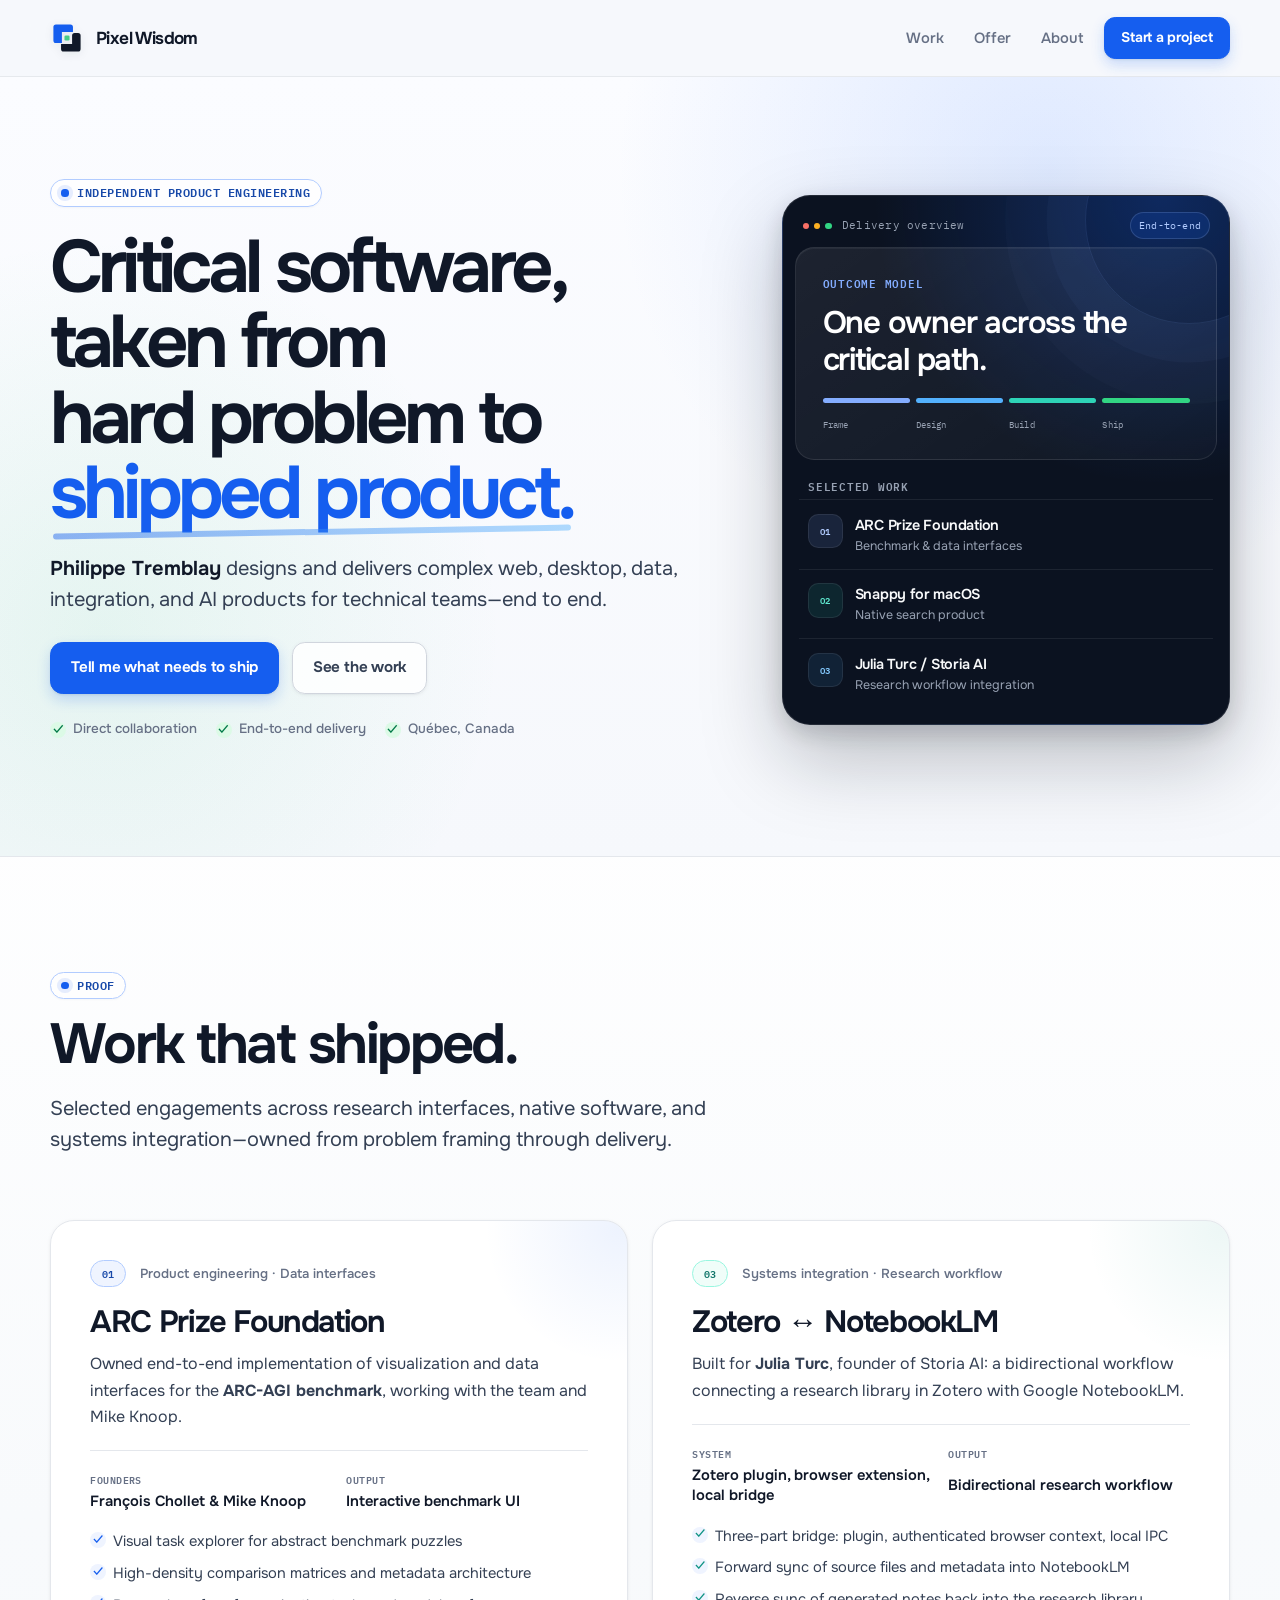
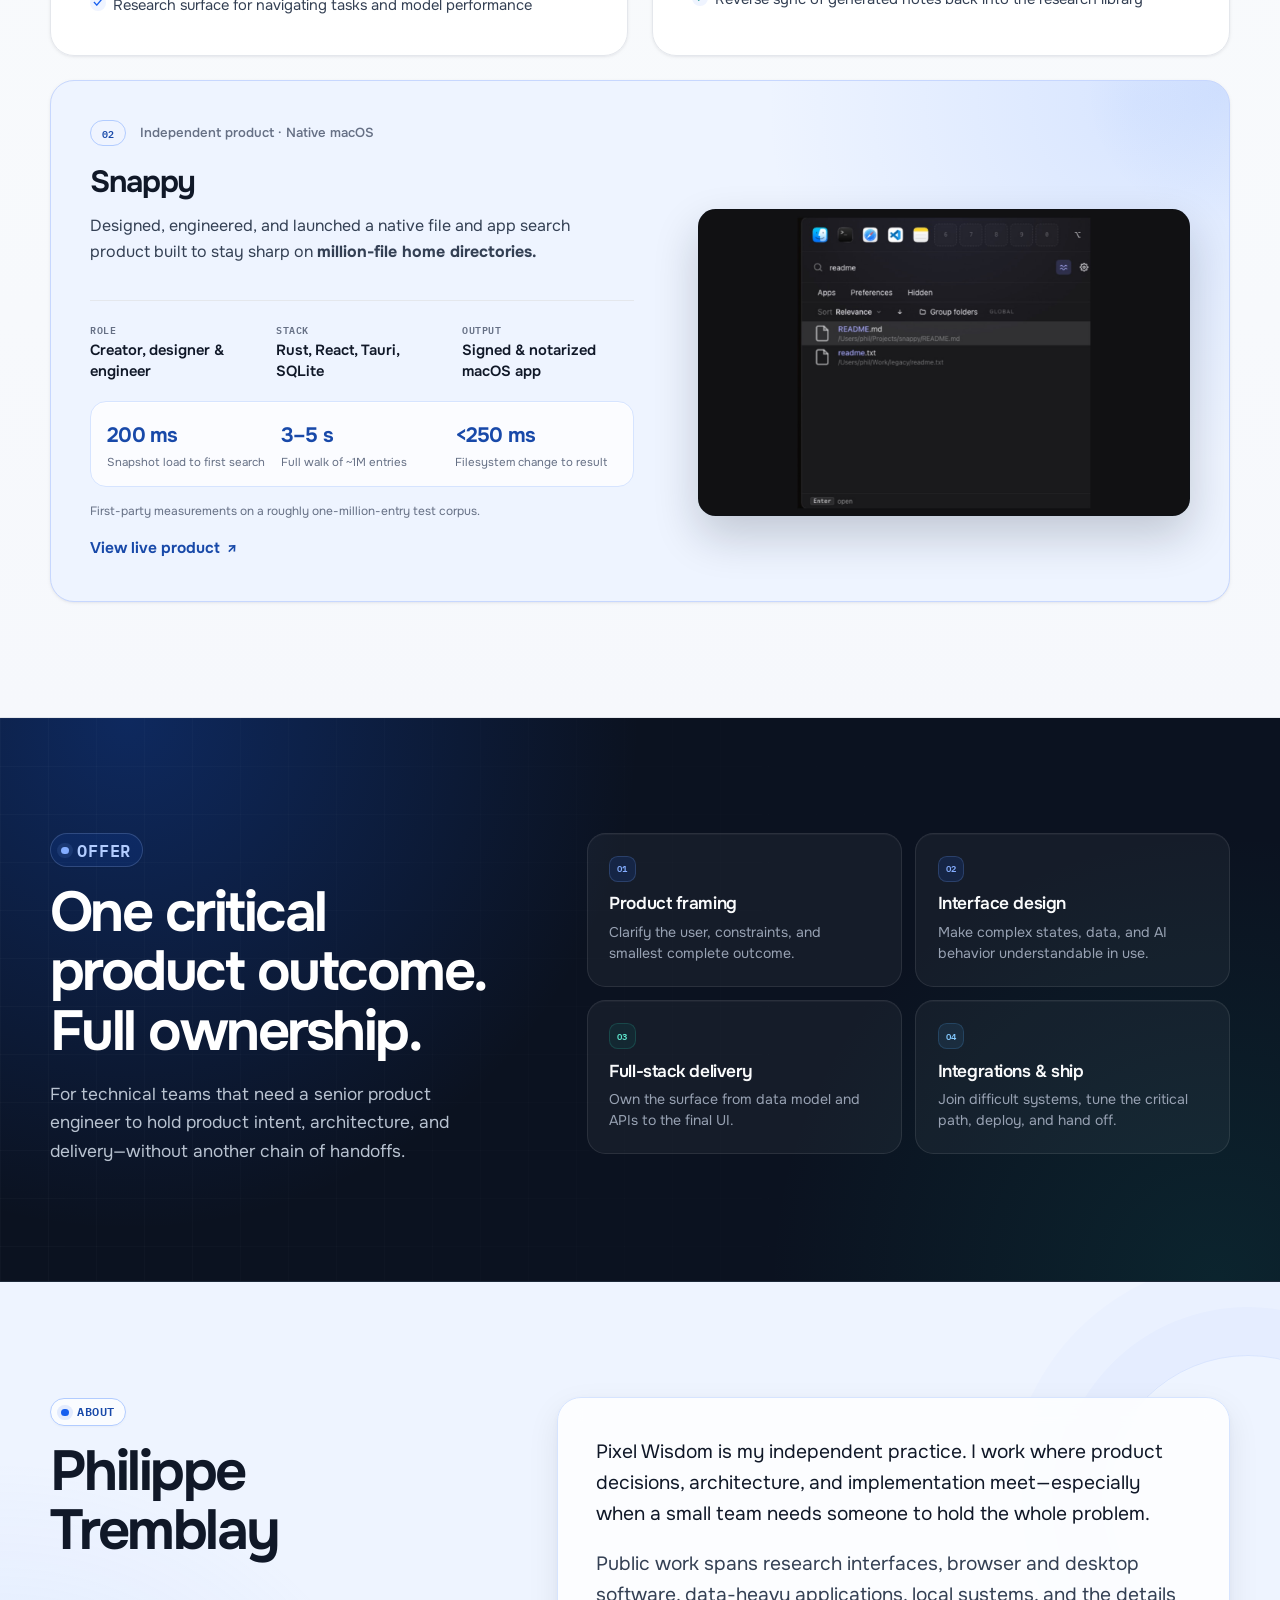
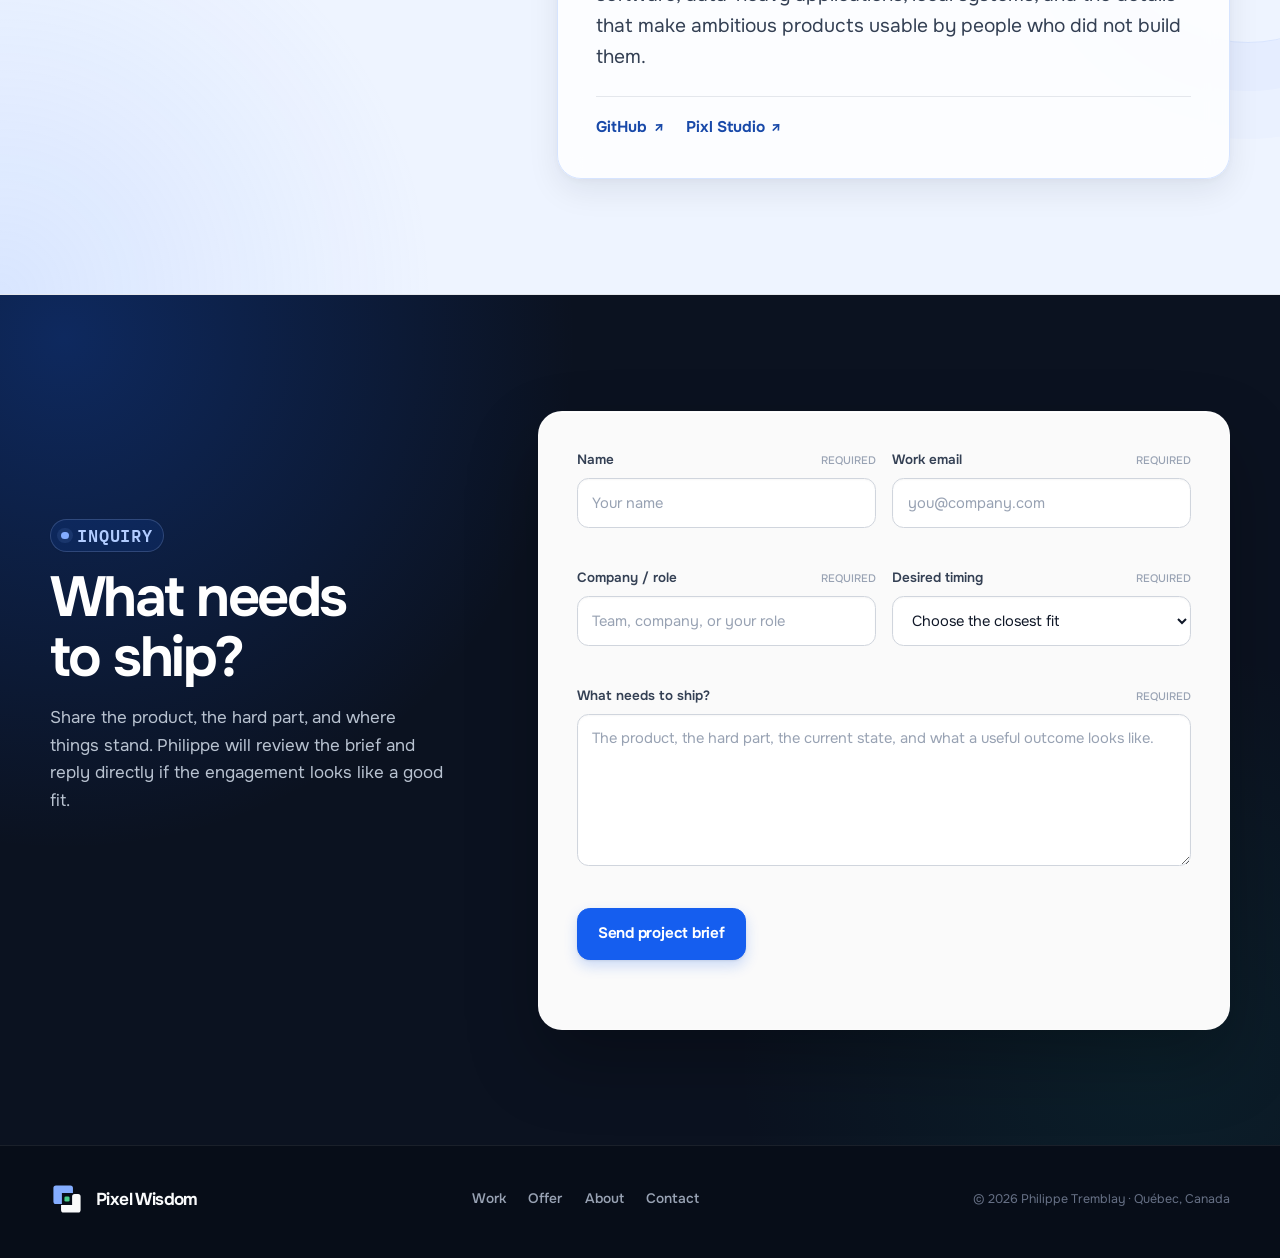
==== index.html @ cbb1e2a3 "Refresh work copy and social preview image" ====
<!doctype html>
<html lang="en">
  <head>
    <meta charset="UTF-8">
    <meta name="viewport" content="width=device-width, initial-scale=1.0">

    <title>Pixel Wisdom | Product Engineering for Critical Builds</title>
    <meta
      name="description"
      content="Philippe Tremblay designs and delivers critical web, desktop, data, integration, and AI products for technical teams—end to end."
    >
    <meta name="theme-color" content="#F6F8FC">
    <link rel="canonical" href="https://pixelwisdom.ca/">
    <link rel="icon" href="./favicon.svg?v=20260716j" type="image/svg+xml">

    <meta property="og:type" content="website">
    <meta property="og:site_name" content="Pixel Wisdom">
    <meta property="og:title" content="Pixel Wisdom | Product Engineering for Critical Builds">
    <meta
      property="og:description"
      content="Critical software, taken from hard problem to shipped product. An independent product-engineering practice led by Philippe Tremblay."
    >
    <meta property="og:url" content="https://pixelwisdom.ca/">
    <meta property="og:image" content="https://pixelwisdom.ca/og-image.png">
    <meta property="og:image:secure_url" content="https://pixelwisdom.ca/og-image.png">
    <meta property="og:image:type" content="image/png">
    <meta property="og:image:width" content="1200">
    <meta property="og:image:height" content="630">
    <meta
      property="og:image:alt"
      content="Pixel Wisdom — critical software, taken from hard problem to shipped product."
    >

    <meta name="twitter:card" content="summary_large_image">
    <meta name="twitter:title" content="Pixel Wisdom | Product Engineering for Critical Builds">
    <meta
      name="twitter:description"
      content="Critical software, taken from hard problem to shipped product."
    >
    <meta name="twitter:image" content="https://pixelwisdom.ca/og-image.png">
    <meta
      name="twitter:image:alt"
      content="Pixel Wisdom — critical software, taken from hard problem to shipped product."
    >

    <link rel="preconnect" href="https://fonts.googleapis.com">
    <link rel="preconnect" href="https://fonts.gstatic.com" crossorigin>
    <link
      href="https://fonts.googleapis.com/css2?family=IBM+Plex+Mono:wght@400;500;600&amp;family=Onest:wght@400;500;600;700&amp;display=swap"
      rel="stylesheet"
    >
    <link rel="stylesheet" href="./assets/site.css?v=20260716i">

    <script>
      document.documentElement.classList.add("js");
    </script>
    <script src="./assets/site.js?v=20260716f" defer></script>

    <script type="application/ld+json">
      {
        "@context": "https://schema.org",
        "@type": "ProfessionalService",
        "name": "Pixel Wisdom",
        "url": "https://pixelwisdom.ca/",
        "description": "Independent product engineering for technical teams with critical software to ship.",
        "founder": {
          "@type": "Person",
          "name": "Philippe Tremblay",
          "url": "https://github.com/philtrem",
          "sameAs": [
            "https://github.com/philtrem"
          ]
        },
        "serviceType": [
          "Product engineering",
          "Full-stack software development",
          "Data and AI interfaces",
          "Systems integration"
        ]
      }
    </script>
  </head>

  <body>
    <a class="skip-link" href="#main-content">Skip to main content</a>

    <header class="site-header" data-site-header>
      <div class="container nav-row">
        <a class="brand" href="#top" aria-label="Pixel Wisdom — home">
          <img
            class="brand-mark"
            src="./assets/brand/pixel-wisdom-mark.svg?v=20260716j"
            width="80"
            height="80"
            alt=""
          >
          <span class="brand-name">Pixel Wisdom</span>
        </a>

        <nav class="desktop-nav" aria-label="Primary navigation">
          <a href="#work">Work</a>
          <a href="#offer">Offer</a>
          <a href="#about">About</a>
        </nav>

        <a class="button button--compact nav-action" href="#contact">Start a project</a>

        <button
          class="mobile-menu-toggle"
          type="button"
          aria-expanded="false"
          aria-controls="mobile-menu"
          data-menu-toggle
        >
          <span class="visually-hidden">Open navigation</span>
          <span class="mobile-menu-toggle__lines" aria-hidden="true"></span>
        </button>
      </div>

      <nav
        class="mobile-panel"
        id="mobile-menu"
        aria-label="Mobile navigation"
        aria-hidden="true"
        inert
        data-mobile-menu
      >
        <a href="#work">Work</a>
        <a href="#offer">Offer</a>
        <a href="#about">About</a>
        <a href="#contact">Start a project</a>
      </nav>
    </header>

    <main id="main-content">
      <section class="hero" id="top" aria-labelledby="hero-title">
        <div class="container hero-grid">
          <div class="hero-copy">
            <p class="eyebrow" data-load style="--delay: 40ms">
              Independent product engineering
            </p>
            <h1 id="hero-title" data-load style="--delay: 100ms">
              Critical software, taken from hard problem to
              <span class="hero-title__accent">shipped product.</span>
            </h1>
            <p class="hero-lede" data-load style="--delay: 180ms">
              <strong>Philippe Tremblay</strong> designs and delivers complex web, desktop,
              data, integration, and AI products for technical teams—end to end.
            </p>
            <div class="hero-actions" data-load style="--delay: 240ms">
              <a class="button" href="#contact">Tell me what needs to ship</a>
              <a class="button button--ghost" href="#work">See the work</a>
            </div>
            <ul class="hero-meta" data-load style="--delay: 280ms" aria-label="Engagement qualities">
              <li>Direct collaboration</li>
              <li>End-to-end delivery</li>
              <li>Québec, Canada</li>
            </ul>
          </div>

          <aside class="hero-proof" aria-label="Selected clients and products" data-load style="--delay: 300ms">
            <div class="hero-proof__chrome">
              <div class="window-dots" aria-hidden="true">
                <span></span><span></span><span></span>
              </div>
              <span>Delivery overview</span>
              <span class="hero-proof__badge">End-to-end</span>
            </div>
            <div class="hero-proof__summary">
              <p>Outcome model</p>
              <strong>One owner across the critical path.</strong>
              <div class="delivery-track" aria-hidden="true">
                <span></span><span></span><span></span><span></span>
              </div>
              <ol class="delivery-steps" aria-label="Delivery stages">
                <li>Frame</li>
                <li>Design</li>
                <li>Build</li>
                <li>Ship</li>
              </ol>
            </div>
            <p class="hero-proof__label">Selected work</p>
            <ul class="hero-proof__list">
              <li>
                <strong>ARC Prize Foundation</strong>
                <span>Benchmark &amp; data interfaces</span>
              </li>
              <li>
                <strong>Snappy for macOS</strong>
                <span>Native search product</span>
              </li>
              <li>
                <strong>Julia Turc / Storia AI</strong>
                <span>Research workflow integration</span>
              </li>
            </ul>
          </aside>
        </div>
      </section>

      <section class="section work" id="work" aria-labelledby="work-title">
        <div class="container">
          <div class="section-head" data-reveal>
            <p class="eyebrow">Proof</p>
            <h2 id="work-title">Work that shipped.</h2>
            <p class="section-lede">
              Selected engagements across research interfaces, native software, and
              systems integration—owned from problem framing through delivery.
            </p>
          </div>

          <div class="project-list">
            <article class="project-card" data-reveal>
              <div class="project-card__meta">
                <span class="project-card__index">01</span>
                <span class="project-card__type">Product engineering · Data interfaces</span>
              </div>
              <h3>ARC Prize Foundation</h3>
              <p>
                Owned end-to-end implementation of visualization and data interfaces for the
                <strong>ARC-AGI benchmark</strong>, working with the team and Mike Knoop.
              </p>
              <dl class="fact-row">
                <div>
                  <dt>Founders</dt>
                  <dd>François Chollet &amp; Mike Knoop</dd>
                </div>
                <div>
                  <dt>Output</dt>
                  <dd>Interactive benchmark UI</dd>
                </div>
              </dl>
              <ul class="bullet-proof">
                <li>Visual task explorer for abstract benchmark puzzles</li>
                <li>High-density comparison matrices and metadata architecture</li>
                <li>Research surface for navigating tasks and model performance</li>
              </ul>
            </article>

            <article class="project-card project-card--featured" data-reveal>
              <div class="project-card__meta">
                <span class="project-card__index">02</span>
                <span class="project-card__type">Independent product · Native macOS</span>
              </div>
              <div class="project-card__split">
                <div class="project-card__body">
                  <h3>Snappy</h3>
                  <p>
                    Designed, engineered, and launched a native file and app search product built
                    to stay sharp on <strong>million-file home directories.</strong>
                  </p>
                  <dl class="fact-row">
                    <div>
                      <dt>Role</dt>
                      <dd>Creator, designer &amp; engineer</dd>
                    </div>
                    <div>
                      <dt>Stack</dt>
                      <dd>Rust, React, Tauri, SQLite</dd>
                    </div>
                    <div>
                      <dt>Output</dt>
                      <dd>Signed &amp; notarized macOS app</dd>
                    </div>
                  </dl>
                  <div class="metric-strip" aria-label="Snappy first-party performance measurements">
                    <div>
                      <strong>200&nbsp;ms</strong>
                      <span>Snapshot load to first search</span>
                    </div>
                    <div>
                      <strong>3–5&nbsp;s</strong>
                      <span>Full walk of ~1M entries</span>
                    </div>
                    <div>
                      <strong>&lt;250&nbsp;ms</strong>
                      <span>Filesystem change to result</span>
                    </div>
                  </div>
                  <p class="metric-note">
                    First-party measurements on a roughly one-million-entry test corpus.
                  </p>
                  <a class="text-link" href="https://pixlstudio.dev/snappy/" target="_blank" rel="noopener">
                    View live product
                  </a>
                </div>
                <figure class="project-card__media">
                  <a href="https://pixlstudio.dev/snappy/" target="_blank" rel="noopener">
                    <img
                      src="./assets/projects/snappy.jpg"
                      width="1280"
                      height="800"
                      loading="lazy"
                      decoding="async"
                      alt="Snappy macOS search interface showing files and applications in a compact launcher window"
                    >
                  </a>
                </figure>
              </div>
            </article>

            <article class="project-card" data-reveal>
              <div class="project-card__meta">
                <span class="project-card__index">03</span>
                <span class="project-card__type">Systems integration · Research workflow</span>
              </div>
              <h3>Zotero ↔ NotebookLM</h3>
              <p>
                Built for <strong>Julia Turc</strong>, founder of Storia AI: a bidirectional
                workflow connecting a research library in Zotero with Google NotebookLM.
              </p>
              <dl class="fact-row">
                <div>
                  <dt>System</dt>
                  <dd>Zotero plugin, browser extension, local bridge</dd>
                </div>
                <div>
                  <dt>Output</dt>
                  <dd>Bidirectional research workflow</dd>
                </div>
              </dl>
              <ul class="bullet-proof">
                <li>Three-part bridge: plugin, authenticated browser context, local IPC</li>
                <li>Forward sync of source files and metadata into NotebookLM</li>
                <li>Reverse sync of generated notes back into the research library</li>
              </ul>
            </article>
          </div>
        </div>
      </section>

      <section class="section offer" id="offer" aria-labelledby="offer-title">
        <div class="container offer-grid">
          <div class="offer-copy" data-reveal>
            <p class="eyebrow">Offer</p>
            <h2 id="offer-title">One critical product outcome. Full ownership.</h2>
            <p>
              For technical teams that need a senior product engineer to hold product intent,
              architecture, and delivery—without another chain of handoffs.
            </p>
          </div>
          <ul class="offer-list" data-reveal>
            <li>
              <strong>Product framing</strong>
              <span>Clarify the user, constraints, and smallest complete outcome.</span>
            </li>
            <li>
              <strong>Interface design</strong>
              <span>Make complex states, data, and AI behavior understandable in use.</span>
            </li>
            <li>
              <strong>Full-stack delivery</strong>
              <span>Own the surface from data model and APIs to the final UI.</span>
            </li>
            <li>
              <strong>Integrations &amp; ship</strong>
              <span>Join difficult systems, tune the critical path, deploy, and hand off.</span>
            </li>
          </ul>
        </div>
      </section>

      <section class="section about" id="about" aria-labelledby="about-title">
        <div class="container about-grid">
          <div data-reveal>
            <p class="eyebrow">About</p>
            <h2 id="about-title">Philippe Tremblay</h2>
          </div>
          <div class="about-body" data-reveal>
            <p>
              Pixel Wisdom is my independent practice. I work where product decisions,
              architecture, and implementation meet—especially when a small team needs someone
              to hold the whole problem.
            </p>
            <p>
              Public work spans research interfaces, browser and desktop software, data-heavy
              applications, local systems, and the details that make ambitious products usable
              by people who did not build them.
            </p>
            <div class="about-links">
              <a class="text-link" href="https://github.com/philtrem" target="_blank" rel="me noopener">GitHub</a>
              <a class="text-link" href="https://pixlstudio.dev/" target="_blank" rel="noopener">Pixl Studio</a>
            </div>
          </div>
        </div>
      </section>

      <section class="section contact" id="contact" aria-labelledby="contact-title">
        <div class="container contact-grid">
          <div class="contact-copy" data-reveal>
            <p class="eyebrow">Inquiry</p>
            <h2 id="contact-title">What needs to ship?</h2>
            <p>
              Share the product, the hard part, and where things stand. Philippe will review
              the brief and reply directly if the engagement looks like a good fit.
            </p>
          </div>

          <form
            class="contact-form"
            action="/api/forms/submit"
            method="post"
            novalidate
            data-contact-form
            data-reveal
          >
            <noscript>
              <p class="form-noscript">
                This secure inquiry form needs JavaScript. Enable JavaScript, reload the page,
                and the form will be ready to send.
              </p>
            </noscript>
            <input type="hidden" name="form" value="pixelwisdom-project-inquiry">
            <input type="hidden" name="page" value="https://pixelwisdom.ca/">
            <input type="hidden" name="subject" value="New project inquiry">
            <input type="hidden" name="elapsed_ms" value="" data-form-elapsed>

            <div class="visually-hidden honeypot-fields" aria-hidden="true" inert>
              <label for="_gotcha">Leave this field empty</label>
              <input type="text" id="_gotcha" name="_gotcha" tabindex="-1" autocomplete="off">
              <label for="fax_number">Leave this field empty</label>
              <input type="text" id="fax_number" name="fax_number" tabindex="-1" autocomplete="off">
              <label for="company_website">Leave this field empty</label>
              <input type="text" id="company_website" name="company_website" tabindex="-1" autocomplete="off">
              <label for="website_url">Leave this field empty</label>
              <input type="url" id="website_url" name="website_url" tabindex="-1" autocomplete="off">
            </div>

            <div class="form-grid">
              <div class="form-field">
                <label for="name">Name <span>Required</span></label>
                <input
                  id="name"
                  name="name"
                  type="text"
                  autocomplete="name"
                  placeholder="Your name"
                  required
                  aria-describedby="name-error"
                >
                <p class="field-error" id="name-error" data-error-for="name"></p>
              </div>

              <div class="form-field">
                <label for="email">Work email <span>Required</span></label>
                <input
                  id="email"
                  name="email"
                  type="email"
                  autocomplete="email"
                  inputmode="email"
                  placeholder="you@company.com"
                  required
                  aria-describedby="email-error"
                >
                <p class="field-error" id="email-error" data-error-for="email"></p>
              </div>

              <div class="form-field">
                <label for="company">Company / role <span>Required</span></label>
                <input
                  id="company"
                  name="company"
                  type="text"
                  autocomplete="organization"
                  placeholder="Team, company, or your role"
                  required
                  aria-describedby="company-error"
                >
                <p class="field-error" id="company-error" data-error-for="company"></p>
              </div>

              <div class="form-field">
                <label for="timeline">Desired timing <span>Required</span></label>
                <select
                  id="timeline"
                  name="timeline"
                  required
                  aria-describedby="timeline-error"
                >
                  <option value="">Choose the closest fit</option>
                  <option value="Ready to start">Ready to start</option>
                  <option value="Within 1–3 months">Within 1–3 months</option>
                  <option value="3+ months">3+ months</option>
                  <option value="Still exploring">Still exploring</option>
                </select>
                <p class="field-error" id="timeline-error" data-error-for="timeline"></p>
              </div>

              <div class="form-field form-field--full">
                <label for="message">What needs to ship? <span>Required</span></label>
                <textarea
                  id="message"
                  name="message"
                  placeholder="The product, the hard part, the current state, and what a useful outcome looks like."
                  required
                  aria-describedby="message-hint message-error"
                ></textarea>
                <p class="visually-hidden" id="message-hint">
                  Describe the product, technical challenge, current state, and desired outcome.
                </p>
                <p class="field-error" id="message-error" data-error-for="message"></p>
              </div>

              <div class="form-field form-field--full form-footer">
                <button class="button submit-button" type="submit">Send project brief</button>
                <p class="form-status" data-form-status aria-live="polite" role="status"></p>
              </div>
            </div>
          </form>
        </div>
      </section>
    </main>

    <footer class="site-footer">
      <div class="container footer-row">
        <a class="brand" href="#top" aria-label="Pixel Wisdom — back to top">
          <img
            class="brand-mark"
            src="./assets/brand/pixel-wisdom-mark-inverse.svg?v=20260716j"
            width="80"
            height="80"
            alt=""
          >
          <span class="brand-name">Pixel Wisdom</span>
        </a>

        <nav class="footer-links" aria-label="Footer navigation">
          <a href="#work">Work</a>
          <a href="#offer">Offer</a>
          <a href="#about">About</a>
          <a href="#contact">Contact</a>
        </nav>

        <p class="footer-meta">© 2026 Philippe Tremblay · Québec, Canada</p>
      </div>
    </footer>
  </body>
</html>
---- assets/site.css ----
/*
 * Pixel Wisdom — operator-grade product engineering
 * Quiet SaaS surfaces, precise hierarchy, and a high-signal delivery console.
 */

:root {
  color-scheme: light;
  --bg: #f6f8fc;
  --surface: #ffffff;
  --surface-subtle: #f9fafb;
  --surface-muted: #eef2f6;
  --surface-blue: #eef4ff;
  --ink: #101828;
  --ink-2: #344054;
  --ink-3: #667085;
  --ink-4: #98a2b3;
  --border: #e4e7ec;
  --border-strong: #d0d5dd;
  --accent: #155eef;
  --accent-hover: #004eeb;
  --accent-ink: #1849a9;
  --accent-soft: #d1e0ff;
  --accent-pale: #eff4ff;
  --cyan: #0e9384;
  --mint: #12b76a;
  --mint-soft: #dcfae6;
  --navy: #0b1220;
  --navy-2: #111b2e;
  --danger: #b42318;
  --danger-bg: #fef3f2;
  --success: #027a48;
  --success-bg: #ecfdf3;
  --font-display: "Onest", "Avenir Next", sans-serif;
  --font-body: "Onest", "Avenir Next", sans-serif;
  --font-mono: "IBM Plex Mono", ui-monospace, SFMono-Regular, Menlo, monospace;
  --container: 1180px;
  --gutter: clamp(1.25rem, 4vw, 3rem);
  --section: clamp(5.5rem, 9vw, 8rem);
  --radius: 1.5rem;
  --radius-sm: 0.85rem;
  --shadow-sm: 0 1px 2px rgba(16, 24, 40, 0.04), 0 1px 4px rgba(16, 24, 40, 0.05);
  --shadow-md: 0 12px 32px rgba(16, 24, 40, 0.08), 0 2px 8px rgba(16, 24, 40, 0.04);
  --shadow-lg: 0 28px 70px rgba(16, 24, 40, 0.14), 0 8px 24px rgba(16, 24, 40, 0.08);
  --header-h: 4.75rem;
}

*,
*::before,
*::after {
  box-sizing: border-box;
}

html {
  scroll-behavior: smooth;
  scroll-padding-top: var(--header-h);
}

body {
  min-width: 0;
  margin: 0;
  background: var(--bg);
  color: var(--ink);
  font-family: var(--font-body);
  font-size: 1.0625rem;
  line-height: 1.65;
  -webkit-font-smoothing: antialiased;
  text-rendering: optimizeLegibility;
}

body.menu-open {
  overflow: hidden;
}

::selection {
  background: var(--accent-soft);
  color: var(--accent-ink);
}

img,
svg {
  display: block;
  max-width: 100%;
}

button,
input,
select,
textarea {
  font: inherit;
}

button,
a {
  -webkit-tap-highlight-color: transparent;
}

a {
  color: inherit;
}

:focus-visible {
  outline: 3px solid rgba(21, 94, 239, 0.5);
  outline-offset: 4px;
}

h1,
h2,
h3,
p,
figure,
dl,
dd,
ul,
ol {
  margin: 0;
}

ul,
ol {
  padding: 0;
  list-style: none;
}

.container {
  width: min(100% - (var(--gutter) * 2), var(--container));
  margin-inline: auto;
}

.visually-hidden {
  position: absolute;
  width: 1px;
  height: 1px;
  padding: 0;
  margin: -1px;
  overflow: hidden;
  clip: rect(0, 0, 0, 0);
  white-space: nowrap;
  border: 0;
}

.honeypot-fields {
  contain: strict;
}

.honeypot-fields > * {
  position: absolute;
  inset: 0;
  width: 1px;
  min-width: 0;
  max-width: 1px;
  height: 1px;
  min-height: 0;
  padding: 0;
  margin: 0;
  border: 0;
}

.skip-link {
  position: absolute;
  left: var(--gutter);
  top: -120px;
  z-index: 100;
  padding: 0.75rem 1rem;
  border: 1px solid var(--accent);
  border-radius: 0.7rem;
  background: var(--surface);
  color: var(--accent-ink);
  text-decoration: none;
  font-size: 0.95rem;
  font-weight: 650;
  box-shadow: var(--shadow-md);
}

.skip-link:focus {
  top: 0.75rem;
}

/* Typography */

.eyebrow {
  display: inline-flex;
  align-items: center;
  gap: 0.55rem;
  width: fit-content;
  margin: 0 0 1rem;
  padding: 0.36rem 0.65rem;
  border: 1px solid #b2ccff;
  border-radius: 999px;
  background: rgba(255, 255, 255, 0.72);
  color: var(--accent-ink);
  font-family: var(--font-mono);
  font-size: 0.72rem;
  font-weight: 600;
  letter-spacing: 0.045em;
  line-height: 1.2;
  text-transform: uppercase;
  box-shadow: 0 1px 2px rgba(16, 24, 40, 0.03);
}

.eyebrow::before {
  width: 0.45rem;
  height: 0.45rem;
  flex: 0 0 auto;
  border-radius: 50%;
  background: var(--accent);
  box-shadow: 0 0 0 4px rgba(21, 94, 239, 0.1);
  content: "";
}

h1,
h2,
h3 {
  color: var(--ink);
  font-family: var(--font-display);
  font-weight: 650;
  letter-spacing: -0.045em;
  text-wrap: balance;
}

h1 {
  max-width: 13.5ch;
  font-size: clamp(3.15rem, 5.8vw, 5.35rem);
  line-height: 1.015;
  letter-spacing: -0.065em;
}

h2 {
  font-size: clamp(2.45rem, 4.4vw, 4rem);
  line-height: 1.05;
}

h3 {
  font-size: clamp(1.65rem, 2.4vw, 2.15rem);
  line-height: 1.14;
}

.section-lede,
.hero-lede {
  max-width: 43rem;
  color: var(--ink-2);
  font-size: clamp(1.08rem, 1.6vw, 1.25rem);
  line-height: 1.58;
}

/* Buttons and links */

.button {
  display: inline-flex;
  align-items: center;
  justify-content: center;
  min-height: 3.25rem;
  padding: 0.8rem 1.25rem;
  border: 1px solid var(--accent);
  border-radius: 0.8rem;
  background: var(--accent);
  color: #ffffff;
  font-size: 0.95rem;
  font-weight: 650;
  letter-spacing: -0.015em;
  line-height: 1.1;
  text-decoration: none;
  cursor: pointer;
  box-shadow: 0 1px 2px rgba(16, 24, 40, 0.08), 0 6px 14px rgba(21, 94, 239, 0.2);
  transition:
    border-color 0.18s ease,
    background 0.18s ease,
    color 0.18s ease,
    transform 0.18s ease,
    box-shadow 0.18s ease;
}

.button:hover {
  border-color: var(--accent-hover);
  background: var(--accent-hover);
  transform: translateY(-2px);
  box-shadow: 0 2px 4px rgba(16, 24, 40, 0.08), 0 10px 22px rgba(21, 94, 239, 0.24);
}

.button--ghost {
  border-color: var(--border-strong);
  background: rgba(255, 255, 255, 0.82);
  color: var(--ink-2);
  box-shadow: var(--shadow-sm);
}

.button--ghost:hover {
  border-color: #b2ccff;
  background: var(--surface);
  color: var(--accent-ink);
  box-shadow: var(--shadow-md);
}

.button--compact {
  min-height: 2.65rem;
  padding: 0.65rem 1rem;
  border-radius: 0.7rem;
  font-size: 0.88rem;
}

.button:disabled {
  opacity: 0.65;
  cursor: wait;
  transform: none;
}

.text-link {
  display: inline-flex;
  align-items: center;
  gap: 0.42rem;
  width: fit-content;
  color: var(--accent-ink);
  font-size: 0.97rem;
  font-weight: 650;
  text-decoration: none;
}

.text-link::after {
  content: "↗";
  font-size: 0.9em;
  transition: transform 0.18s ease;
}

.text-link:hover {
  color: var(--accent);
}

.text-link:hover::after {
  transform: translate(2px, -2px);
}

/* Header */

.site-header {
  position: sticky;
  top: 0;
  z-index: 50;
  border-bottom: 1px solid rgba(228, 231, 236, 0.85);
  background: rgba(246, 248, 252, 0.86);
  backdrop-filter: blur(18px) saturate(160%);
  -webkit-backdrop-filter: blur(18px) saturate(160%);
}

.nav-row {
  display: flex;
  align-items: center;
  gap: 1.2rem;
  min-height: var(--header-h);
}

.brand {
  display: inline-flex;
  align-items: center;
  gap: 0.72rem;
  color: var(--ink);
  font-family: var(--font-display);
  font-weight: 650;
  letter-spacing: -0.035em;
  text-decoration: none;
}

.brand:hover {
  text-decoration: none;
}

.brand-mark {
  width: 2.15rem;
  height: 2.15rem;
  flex-shrink: 0;
  filter: drop-shadow(0 2px 4px rgba(16, 24, 40, 0.08));
}

.brand-name {
  font-size: 1.08rem;
}

.desktop-nav {
  display: none;
  align-items: center;
  gap: 1.85rem;
  margin-left: auto;
}

.desktop-nav a {
  position: relative;
  padding: 0.45rem 0;
  color: var(--ink-3);
  font-size: 0.92rem;
  font-weight: 550;
  text-decoration: none;
  transition: color 0.18s ease;
}

.desktop-nav a::after {
  position: absolute;
  right: 0;
  bottom: 0.25rem;
  left: 0;
  height: 2px;
  border-radius: 2px;
  background: var(--accent);
  content: "";
  transform: scaleX(0);
  transform-origin: right;
  transition: transform 0.18s ease;
}

.desktop-nav a:hover {
  color: var(--ink);
}

.desktop-nav a:hover::after {
  transform: scaleX(1);
  transform-origin: left;
}

.nav-action {
  display: none;
  margin-left: 0.15rem;
}

.mobile-menu-toggle {
  display: inline-flex;
  align-items: center;
  justify-content: center;
  width: 2.75rem;
  height: 2.75rem;
  margin-left: auto;
  border: 1px solid var(--border-strong);
  border-radius: 0.75rem;
  background: var(--surface);
  color: var(--ink);
  cursor: pointer;
  box-shadow: var(--shadow-sm);
}

.mobile-menu-toggle__lines,
.mobile-menu-toggle__lines::before,
.mobile-menu-toggle__lines::after {
  display: block;
  width: 1.1rem;
  height: 1.5px;
  border-radius: 2px;
  background: currentColor;
  transition: transform 0.2s ease, opacity 0.2s ease;
}

.mobile-menu-toggle__lines {
  position: relative;
}

.mobile-menu-toggle__lines::before,
.mobile-menu-toggle__lines::after {
  position: absolute;
  left: 0;
  content: "";
}

.mobile-menu-toggle__lines::before {
  top: -5px;
}

.mobile-menu-toggle__lines::after {
  top: 5px;
}

.mobile-menu-toggle[aria-expanded="true"] .mobile-menu-toggle__lines {
  background: transparent;
}

.mobile-menu-toggle[aria-expanded="true"] .mobile-menu-toggle__lines::before {
  top: 0;
  transform: rotate(45deg);
}

.mobile-menu-toggle[aria-expanded="true"] .mobile-menu-toggle__lines::after {
  top: 0;
  transform: rotate(-45deg);
}

.mobile-panel {
  display: none;
  flex-direction: column;
  gap: 0.2rem;
  padding: 0.6rem var(--gutter) 1.25rem;
  border-bottom: 1px solid var(--border);
  background: rgba(255, 255, 255, 0.98);
  box-shadow: 0 16px 28px rgba(16, 24, 40, 0.08);
}

.mobile-panel.is-open {
  display: flex;
}

.mobile-panel a {
  display: flex;
  align-items: center;
  min-height: 3rem;
  padding: 0.65rem 0.75rem;
  border-radius: 0.7rem;
  color: var(--ink-2);
  font-size: 1rem;
  font-weight: 600;
  text-decoration: none;
}

.mobile-panel a:hover {
  background: var(--accent-pale);
  color: var(--accent-ink);
}

.mobile-panel a:last-child {
  margin-top: 0.35rem;
  background: var(--accent);
  color: #ffffff;
  justify-content: center;
}

@media (min-width: 861px) {
  .desktop-nav,
  .nav-action {
    display: inline-flex;
  }

  .mobile-menu-toggle,
  .mobile-panel {
    display: none !important;
  }
}

/* Hero */

.hero {
  position: relative;
  overflow: hidden;
  padding: clamp(5.25rem, 8vw, 7.5rem) 0 clamp(5.75rem, 9vw, 8rem);
  border-bottom: 1px solid var(--border);
  background:
    radial-gradient(circle at 82% 12%, rgba(132, 173, 255, 0.24), transparent 27rem),
    radial-gradient(circle at 8% 72%, rgba(71, 205, 137, 0.11), transparent 25rem),
    linear-gradient(180deg, #fbfcff 0%, var(--bg) 100%);
}

.hero::after {
  position: absolute;
  inset: 0;
  background-image: radial-gradient(rgba(102, 112, 133, 0.16) 0.7px, transparent 0.7px);
  background-size: 20px 20px;
  content: "";
  pointer-events: none;
  mask-image: linear-gradient(to bottom, rgba(0, 0, 0, 0.62), transparent 80%);
  -webkit-mask-image: linear-gradient(to bottom, rgba(0, 0, 0, 0.62), transparent 80%);
}

.hero-grid {
  position: relative;
  z-index: 1;
  display: grid;
  gap: clamp(3.5rem, 7vw, 6rem);
  align-items: center;
}

.hero-copy {
  display: grid;
  gap: 1.35rem;
  max-width: 48rem;
}

.hero-copy .eyebrow {
  margin-bottom: 0.1rem;
}

.hero-title__accent {
  position: relative;
  display: inline-block;
  color: var(--accent);
}

.hero-title__accent::after {
  position: absolute;
  right: 0.02em;
  bottom: -0.05em;
  left: 0.04em;
  height: 0.08em;
  border-radius: 999px;
  background: linear-gradient(90deg, var(--accent), #53b1fd);
  content: "";
  opacity: 0.45;
  transform: rotate(-1deg);
}

.hero-lede {
  max-width: 41rem;
}

.hero-lede strong {
  color: var(--ink);
  font-weight: 650;
}

.hero-actions {
  display: flex;
  flex-wrap: wrap;
  gap: 0.8rem;
  margin-top: 0.25rem;
}

.hero-meta {
  display: flex;
  flex-wrap: wrap;
  gap: 0.7rem 1.2rem;
  margin-top: 0.2rem;
  color: var(--ink-3);
  font-size: 0.84rem;
  font-weight: 500;
}

.hero-meta li {
  display: inline-flex;
  align-items: center;
  gap: 0.42rem;
}

.hero-meta li::before {
  display: grid;
  width: 1rem;
  height: 1rem;
  place-items: center;
  border-radius: 50%;
  background: var(--mint-soft);
  color: var(--success);
  content: "✓";
  font-size: 0.62rem;
  font-weight: 700;
}

.hero-proof {
  position: relative;
  overflow: hidden;
  padding: 0.55rem;
  border: 1px solid rgba(255, 255, 255, 0.1);
  border-radius: 1.75rem;
  background:
    radial-gradient(circle at 85% 0%, rgba(21, 94, 239, 0.3), transparent 18rem),
    var(--navy);
  color: #ffffff;
  box-shadow: 0 34px 80px rgba(11, 18, 32, 0.25), 0 8px 24px rgba(11, 18, 32, 0.16);
}

.hero-proof::before {
  position: absolute;
  top: -5rem;
  right: -4rem;
  width: 13rem;
  height: 13rem;
  border: 1px solid rgba(132, 173, 255, 0.12);
  border-radius: 50%;
  content: "";
  box-shadow:
    0 0 0 2.4rem rgba(132, 173, 255, 0.035),
    0 0 0 5rem rgba(132, 173, 255, 0.018);
}

.hero-proof__chrome {
  position: relative;
  z-index: 1;
  display: grid;
  grid-template-columns: auto 1fr auto;
  align-items: center;
  gap: 0.65rem;
  min-height: 2.6rem;
  padding: 0.35rem 0.65rem;
  color: #98a2b3;
  font-family: var(--font-mono);
  font-size: 0.67rem;
  letter-spacing: 0.02em;
}

.window-dots {
  display: flex;
  gap: 0.28rem;
}

.window-dots span {
  width: 0.42rem;
  height: 0.42rem;
  border-radius: 50%;
  background: #475467;
}

.window-dots span:nth-child(1) {
  background: #f97066;
}

.window-dots span:nth-child(2) {
  background: #fdb022;
}

.window-dots span:nth-child(3) {
  background: #32d583;
}

.hero-proof__badge {
  padding: 0.28rem 0.48rem;
  border: 1px solid rgba(178, 204, 255, 0.18);
  border-radius: 999px;
  background: rgba(21, 94, 239, 0.16);
  color: #b2ccff;
  font-size: 0.61rem;
}

.hero-proof__summary {
  position: relative;
  z-index: 1;
  display: grid;
  gap: 0.85rem;
  margin: 0 0.2rem;
  padding: clamp(1.25rem, 3vw, 1.65rem);
  border: 1px solid rgba(255, 255, 255, 0.09);
  border-radius: 1.2rem;
  background:
    linear-gradient(145deg, rgba(255, 255, 255, 0.075), rgba(255, 255, 255, 0.025));
  box-shadow: inset 0 1px 0 rgba(255, 255, 255, 0.05);
}

.hero-proof__summary p {
  color: #84adff;
  font-family: var(--font-mono);
  font-size: 0.67rem;
  font-weight: 600;
  letter-spacing: 0.07em;
  text-transform: uppercase;
}

.hero-proof__summary strong {
  max-width: 19ch;
  color: #ffffff;
  font-family: var(--font-display);
  font-size: clamp(1.45rem, 2.5vw, 1.95rem);
  font-weight: 600;
  letter-spacing: -0.04em;
  line-height: 1.18;
}

.delivery-track {
  display: grid;
  grid-template-columns: repeat(4, 1fr);
  gap: 0.38rem;
  margin-top: 0.35rem;
}

.delivery-track span {
  height: 0.32rem;
  border-radius: 999px;
  background: #344054;
}

.delivery-track span:nth-child(1) {
  background: #84adff;
}

.delivery-track span:nth-child(2) {
  background: #53b1fd;
}

.delivery-track span:nth-child(3) {
  background: #2ed3b7;
}

.delivery-track span:nth-child(4) {
  background: #32d583;
}

.delivery-steps {
  display: grid;
  grid-template-columns: repeat(4, 1fr);
  gap: 0.38rem;
  color: #98a2b3;
  font-family: var(--font-mono);
  font-size: 0.58rem;
  letter-spacing: 0.01em;
}

.hero-proof__label {
  position: relative;
  z-index: 1;
  margin: 1.1rem 1rem 0.3rem;
  color: #98a2b3;
  font-family: var(--font-mono);
  font-size: 0.66rem;
  font-weight: 600;
  letter-spacing: 0.07em;
  text-transform: uppercase;
}

.hero-proof__list {
  position: relative;
  z-index: 1;
  display: grid;
  padding: 0 0.45rem 0.45rem;
}

.hero-proof__list li {
  display: grid;
  grid-template-columns: 2.15rem 1fr;
  column-gap: 0.75rem;
  padding: 0.85rem 0.55rem;
  border-top: 1px solid rgba(255, 255, 255, 0.075);
}

.hero-proof__list li::before {
  display: grid;
  width: 2.15rem;
  height: 2.15rem;
  grid-row: 1 / span 2;
  place-items: center;
  border: 1px solid rgba(255, 255, 255, 0.08);
  border-radius: 0.65rem;
  background: rgba(132, 173, 255, 0.12);
  color: #b2ccff;
  content: "01";
  font-family: var(--font-mono);
  font-size: 0.57rem;
  font-weight: 600;
}

.hero-proof__list li:nth-child(2)::before {
  background: rgba(46, 211, 183, 0.1);
  color: #5fe9d0;
  content: "02";
}

.hero-proof__list li:nth-child(3)::before {
  background: rgba(83, 177, 253, 0.1);
  color: #84caff;
  content: "03";
}

.hero-proof__list strong,
.hero-proof__list span {
  grid-column: 2;
}

.hero-proof__list strong {
  color: #f9fafb;
  font-size: 0.9rem;
  font-weight: 600;
  letter-spacing: -0.015em;
}

.hero-proof__list span {
  color: #98a2b3;
  font-size: 0.78rem;
  line-height: 1.4;
}

@media (min-width: 980px) {
  .hero-grid {
    grid-template-columns: minmax(0, 1.12fr) minmax(22rem, 0.78fr);
  }
}

/* Sections */

.section {
  padding: var(--section) 0;
}

.section-head {
  display: grid;
  gap: 1.15rem;
  max-width: 49rem;
  margin-bottom: clamp(2.75rem, 5vw, 4.25rem);
}

.section-head .eyebrow {
  margin-bottom: -0.15rem;
}

/* Work */

.work {
  border-bottom: 1px solid var(--border);
  background:
    linear-gradient(180deg, rgba(255, 255, 255, 0.85), #f8fafc 45%, var(--bg));
}

.project-list {
  display: grid;
  gap: 1.5rem;
}

.project-card {
  --card-accent: var(--accent);
  position: relative;
  padding: clamp(1.65rem, 3.5vw, 2.45rem);
  overflow: hidden;
  border: 1px solid var(--border);
  border-radius: var(--radius);
  background: rgba(255, 255, 255, 0.94);
  box-shadow: var(--shadow-sm);
  transition:
    border-color 0.22s ease,
    transform 0.22s ease,
    box-shadow 0.22s ease;
}

.project-card:nth-child(3) {
  --card-accent: var(--cyan);
}

.project-card::after {
  position: absolute;
  top: -8rem;
  right: -8rem;
  width: 17rem;
  height: 17rem;
  border-radius: 50%;
  background: radial-gradient(circle, rgba(21, 94, 239, 0.075), transparent 70%);
  content: "";
  pointer-events: none;
}

.project-card:nth-child(3)::after {
  background: radial-gradient(circle, rgba(14, 147, 132, 0.075), transparent 70%);
}

.project-card:hover {
  border-color: #c7d7fe;
  transform: translateY(-4px);
  box-shadow: var(--shadow-md);
}

.project-card--featured {
  border-color: #c7d7fe;
  background:
    radial-gradient(circle at 92% 4%, rgba(132, 173, 255, 0.2), transparent 23rem),
    var(--surface-blue);
}

.project-card--featured:hover {
  border-color: #84adff;
}

.project-card__meta {
  position: relative;
  z-index: 1;
  display: flex;
  flex-wrap: wrap;
  align-items: center;
  gap: 0.65rem 0.85rem;
  margin-bottom: 1.1rem;
}

.project-card__index {
  display: inline-flex;
  align-items: center;
  justify-content: center;
  min-width: 2.25rem;
  min-height: 1.65rem;
  padding: 0.18rem 0.45rem;
  border: 1px solid #b2ccff;
  border-radius: 999px;
  background: var(--accent-pale);
  color: var(--accent-ink);
  font-family: var(--font-mono);
  font-size: 0.65rem;
  font-weight: 600;
}

.project-card:nth-child(3) .project-card__index {
  border-color: #99f6e0;
  background: #f0fdf9;
  color: #107569;
}

.project-card__type {
  color: var(--ink-3);
  font-size: 0.82rem;
  font-weight: 550;
}

.project-card h3 {
  position: relative;
  z-index: 1;
  margin-bottom: 0.75rem;
}

.project-card > p,
.project-card__body > p {
  position: relative;
  z-index: 1;
  max-width: 46rem;
  color: var(--ink-2);
  font-size: 1rem;
}

.project-card__split {
  position: relative;
  z-index: 1;
  display: grid;
  gap: 2rem;
}

.project-card__body {
  display: grid;
  gap: 0.9rem;
  align-content: start;
}

.project-card__body h3 {
  margin-bottom: -0.05rem;
}

.project-card__media {
  margin: 0;
  overflow: hidden;
  border: 1px solid rgba(16, 24, 40, 0.18);
  border-radius: 1.1rem;
  background: #101012;
  aspect-ratio: 16 / 10;
  box-shadow: 0 20px 45px rgba(16, 24, 40, 0.2);
}

.project-card__media a {
  display: block;
  height: 100%;
}

.project-card__media img {
  width: 100%;
  height: 100%;
  object-fit: cover;
  object-position: center 30%;
  transition: transform 0.55s cubic-bezier(0.22, 1, 0.36, 1);
}

.project-card__media:hover img {
  transform: scale(1.025);
}

.fact-row {
  position: relative;
  z-index: 1;
  display: grid;
  gap: 0.9rem;
  margin-top: 1.25rem;
  padding-top: 1.25rem;
  border-top: 1px solid var(--border);
}

.fact-row div {
  display: grid;
  gap: 0.15rem;
}

.fact-row dt {
  color: var(--ink-3);
  font-family: var(--font-mono);
  font-size: 0.65rem;
  font-weight: 600;
  letter-spacing: 0.045em;
  text-transform: uppercase;
}

.fact-row dd {
  color: var(--ink);
  font-size: 0.92rem;
  font-weight: 600;
  line-height: 1.42;
}

.bullet-proof {
  position: relative;
  z-index: 1;
  display: grid;
  gap: 0.6rem;
  margin-top: 1.15rem;
}

.bullet-proof li {
  position: relative;
  padding-left: 1.45rem;
  color: var(--ink-2);
  font-size: 0.92rem;
  line-height: 1.5;
}

.bullet-proof li::before {
  position: absolute;
  left: 0;
  top: 0.2em;
  display: grid;
  width: 1rem;
  height: 1rem;
  place-items: center;
  border-radius: 50%;
  background: var(--accent-pale);
  color: var(--card-accent);
  content: "✓";
  font-size: 0.6rem;
  font-weight: 700;
}

.metric-strip {
  display: grid;
  gap: 0.75rem;
  margin-top: 0.3rem;
  padding: 1rem;
  border: 1px solid #d6e4ff;
  border-radius: 1rem;
  background: rgba(255, 255, 255, 0.78);
  box-shadow: inset 0 1px 0 rgba(255, 255, 255, 0.85);
}

.metric-strip div {
  display: grid;
  gap: 0.14rem;
}

.metric-strip strong {
  color: var(--accent-ink);
  font-family: var(--font-display);
  font-size: 1.3rem;
  font-weight: 650;
  letter-spacing: -0.04em;
}

.metric-strip span {
  color: var(--ink-3);
  font-size: 0.72rem;
  line-height: 1.35;
}

.metric-note {
  color: var(--ink-3) !important;
  font-size: 0.75rem !important;
}

@media (min-width: 640px) {
  .fact-row {
    grid-template-columns: repeat(auto-fit, minmax(10rem, 1fr));
  }

  .metric-strip {
    grid-template-columns: repeat(3, 1fr);
  }
}

@media (min-width: 980px) {
  .project-list {
    grid-template-columns: repeat(2, minmax(0, 1fr));
  }

  .project-card:nth-child(1) {
    grid-column: 1;
    grid-row: 1;
  }

  .project-card:nth-child(3) {
    grid-column: 2;
    grid-row: 1;
  }

  .project-card--featured {
    grid-column: 1 / -1;
    grid-row: 2;
  }

  .project-card--featured .project-card__split {
    grid-template-columns: minmax(0, 1.05fr) minmax(0, 0.95fr);
    align-items: center;
    gap: clamp(2.5rem, 5vw, 4rem);
  }
}

/* Offer */

.offer {
  position: relative;
  overflow: hidden;
  border-bottom: 1px solid #1d2939;
  background:
    radial-gradient(circle at 10% 0%, rgba(21, 94, 239, 0.3), transparent 32rem),
    radial-gradient(circle at 95% 100%, rgba(14, 147, 132, 0.14), transparent 28rem),
    var(--navy);
}

.offer::after {
  position: absolute;
  inset: 0;
  background-image:
    linear-gradient(rgba(255, 255, 255, 0.035) 1px, transparent 1px),
    linear-gradient(90deg, rgba(255, 255, 255, 0.035) 1px, transparent 1px);
  background-size: 48px 48px;
  content: "";
  pointer-events: none;
  mask-image: linear-gradient(to right, rgba(0, 0, 0, 0.65), transparent 80%);
  -webkit-mask-image: linear-gradient(to right, rgba(0, 0, 0, 0.65), transparent 80%);
}

.offer-grid {
  position: relative;
  z-index: 1;
  display: grid;
  gap: 3.25rem;
}

.offer-copy {
  max-width: 39rem;
}

.offer-copy .eyebrow,
.contact-copy .eyebrow {
  border-color: rgba(178, 204, 255, 0.2);
  background: rgba(21, 94, 239, 0.12);
  color: #b2ccff;
}

.offer-copy .eyebrow::before,
.contact-copy .eyebrow::before {
  background: #84adff;
  box-shadow: 0 0 0 4px rgba(132, 173, 255, 0.11);
}

.offer-copy h2 {
  margin-bottom: 1.2rem;
  color: #ffffff;
}

.offer-copy p {
  color: #b8c2d0;
  font-size: 1.08rem;
}

.offer-list {
  display: grid;
  gap: 0.85rem;
}

.offer-list li {
  position: relative;
  display: grid;
  gap: 0.45rem;
  min-height: 9rem;
  padding: 1.35rem;
  overflow: hidden;
  border: 1px solid rgba(255, 255, 255, 0.09);
  border-radius: 1.15rem;
  background: rgba(255, 255, 255, 0.045);
  box-shadow: inset 0 1px 0 rgba(255, 255, 255, 0.035);
  transition:
    border-color 0.2s ease,
    background 0.2s ease,
    transform 0.2s ease;
}

.offer-list li::before {
  display: grid;
  width: 1.65rem;
  height: 1.65rem;
  margin-bottom: 0.25rem;
  place-items: center;
  border: 1px solid rgba(132, 173, 255, 0.2);
  border-radius: 0.55rem;
  background: rgba(21, 94, 239, 0.14);
  color: #84adff;
  content: "01";
  font-family: var(--font-mono);
  font-size: 0.56rem;
  font-weight: 600;
}

.offer-list li:nth-child(2)::before {
  content: "02";
}

.offer-list li:nth-child(3)::before {
  border-color: rgba(46, 211, 183, 0.18);
  background: rgba(14, 147, 132, 0.11);
  color: #5fe9d0;
  content: "03";
}

.offer-list li:nth-child(4)::before {
  border-color: rgba(83, 177, 253, 0.18);
  background: rgba(83, 177, 253, 0.09);
  color: #84caff;
  content: "04";
}

.offer-list li:hover {
  border-color: rgba(132, 173, 255, 0.28);
  background: rgba(255, 255, 255, 0.07);
  transform: translateY(-3px);
}

.offer-list strong {
  color: #f9fafb;
  font-size: 1.08rem;
  font-weight: 600;
  letter-spacing: -0.025em;
  line-height: 1.25;
}

.offer-list span {
  color: #98a2b3;
  font-size: 0.88rem;
  line-height: 1.5;
}

@media (min-width: 820px) {
  .offer-grid {
    grid-template-columns: minmax(0, 0.82fr) minmax(0, 1.18fr);
    gap: clamp(3rem, 7vw, 6.5rem);
    align-items: start;
  }

  .offer-copy {
    position: sticky;
    top: calc(var(--header-h) + 2rem);
  }

  .offer-list {
    grid-template-columns: 1fr 1fr;
  }
}

/* About */

.about {
  position: relative;
  overflow: hidden;
  border-bottom: 1px solid var(--border);
  background:
    radial-gradient(circle at 0% 100%, rgba(132, 173, 255, 0.2), transparent 27rem),
    var(--surface-blue);
}

.about::after {
  position: absolute;
  top: 12%;
  right: -7rem;
  width: 18rem;
  height: 18rem;
  border: 1px solid rgba(21, 94, 239, 0.1);
  border-radius: 50%;
  content: "";
  box-shadow:
    0 0 0 3rem rgba(21, 94, 239, 0.025),
    0 0 0 6rem rgba(21, 94, 239, 0.015);
}

.about-grid {
  position: relative;
  z-index: 1;
  display: grid;
  gap: 2.5rem;
}

.about h2 {
  max-width: 8ch;
}

.about-body {
  display: grid;
  gap: 1.15rem;
  max-width: 46rem;
  padding: clamp(1.5rem, 4vw, 2.4rem);
  border: 1px solid #d6e4ff;
  border-radius: var(--radius);
  background: rgba(255, 255, 255, 0.82);
  color: var(--ink-2);
  font-size: clamp(1.06rem, 1.8vw, 1.2rem);
  line-height: 1.62;
  box-shadow: var(--shadow-md);
  backdrop-filter: blur(12px);
  -webkit-backdrop-filter: blur(12px);
}

.about-body p:first-child {
  color: var(--ink);
}

.about-links {
  display: flex;
  flex-wrap: wrap;
  gap: 1.35rem;
  margin-top: 0.35rem;
  padding-top: 1.1rem;
  border-top: 1px solid var(--border);
}

@media (min-width: 820px) {
  .about-grid {
    grid-template-columns: minmax(15rem, 0.62fr) minmax(0, 1fr);
    gap: clamp(3rem, 7vw, 6rem);
    align-items: start;
  }
}

/* Contact */

.contact {
  position: relative;
  overflow: hidden;
  background:
    radial-gradient(circle at 5% 5%, rgba(21, 94, 239, 0.3), transparent 32rem),
    radial-gradient(circle at 90% 90%, rgba(14, 147, 132, 0.1), transparent 26rem),
    var(--navy);
}

.contact-grid {
  position: relative;
  z-index: 1;
  display: grid;
  gap: 3rem;
}

.contact-copy {
  max-width: 36rem;
}

.contact-copy h2 {
  margin-bottom: 1.05rem;
  color: #ffffff;
}

.contact-copy p {
  color: #b8c2d0;
  font-size: 1.06rem;
}

.contact-form {
  padding: clamp(1.35rem, 4vw, 2.35rem);
  border: 1px solid rgba(255, 255, 255, 0.14);
  border-radius: var(--radius);
  background: rgba(255, 255, 255, 0.98);
  box-shadow: 0 32px 70px rgba(0, 0, 0, 0.26), inset 0 1px 0 #ffffff;
}

.form-noscript {
  margin-bottom: 1.2rem;
  padding: 0.9rem 1rem;
  border: 1px solid #fecdca;
  border-radius: var(--radius-sm);
  background: var(--danger-bg);
  color: var(--danger);
  font-size: 0.9rem;
}

.form-grid {
  display: grid;
  gap: 1rem;
}

.form-field {
  display: grid;
  gap: 0.42rem;
}

.form-field label {
  display: flex;
  align-items: baseline;
  justify-content: space-between;
  gap: 0.75rem;
  color: var(--ink-2);
  font-size: 0.84rem;
  font-weight: 600;
}

.form-field label span {
  color: var(--ink-4);
  font-size: 0.68rem;
  font-weight: 500;
  text-transform: uppercase;
}

.form-field input,
.form-field select,
.form-field textarea {
  width: 100%;
  min-height: 3.1rem;
  padding: 0.75rem 0.9rem;
  border: 1px solid var(--border-strong);
  border-radius: 0.72rem;
  background: var(--surface);
  color: var(--ink);
  font-size: 0.92rem;
  box-shadow: inset 0 1px 2px rgba(16, 24, 40, 0.035);
  transition:
    border-color 0.16s ease,
    box-shadow 0.16s ease,
    background 0.16s ease;
}

.form-field textarea {
  min-height: 9.5rem;
  resize: vertical;
  line-height: 1.55;
}

.form-field input::placeholder,
.form-field textarea::placeholder {
  color: var(--ink-4);
}

.form-field input:hover,
.form-field select:hover,
.form-field textarea:hover {
  border-color: #98a2b3;
}

.form-field input:focus,
.form-field select:focus,
.form-field textarea:focus {
  outline: none;
  border-color: var(--accent);
  background: #ffffff;
  box-shadow: 0 0 0 4px rgba(21, 94, 239, 0.1);
}

.form-field input[aria-invalid="true"],
.form-field select[aria-invalid="true"],
.form-field textarea[aria-invalid="true"] {
  border-color: #f04438;
  box-shadow: 0 0 0 4px rgba(240, 68, 56, 0.1);
}

.field-error {
  min-height: 1rem;
  color: var(--danger);
  font-size: 0.76rem;
}

.form-footer {
  display: grid;
  gap: 0.75rem;
  margin-top: 0.2rem;
}

.form-status {
  min-height: 1.2rem;
  color: var(--ink-3);
  font-size: 0.85rem;
}

.form-status.success {
  color: var(--success);
}

.form-status.error {
  color: var(--danger);
}

@media (min-width: 720px) {
  .form-grid {
    grid-template-columns: 1fr 1fr;
  }

  .form-field--full {
    grid-column: 1 / -1;
  }

  .form-footer .button {
    justify-self: start;
  }
}

@media (min-width: 980px) {
  .contact-grid {
    grid-template-columns: minmax(0, 0.68fr) minmax(0, 1.18fr);
    gap: clamp(3rem, 7vw, 6rem);
    align-items: start;
  }

  .contact-copy {
    position: sticky;
    top: calc(var(--header-h) + 2rem);
  }
}

/* Footer */

.site-footer {
  padding: 2.25rem 0 2.6rem;
  border-top: 1px solid rgba(255, 255, 255, 0.08);
  background: #070d18;
}

.footer-row {
  display: grid;
  gap: 1.4rem;
  align-items: center;
}

.site-footer .brand {
  color: #f9fafb;
}

.site-footer .brand-mark {
  padding: 0;
  background: none;
  filter: none;
}

.footer-links {
  display: flex;
  flex-wrap: wrap;
  gap: 0.85rem 1.4rem;
}

.footer-links a {
  color: #98a2b3;
  font-size: 0.86rem;
  font-weight: 550;
  text-decoration: none;
  transition: color 0.18s ease;
}

.footer-links a:hover {
  color: #ffffff;
}

.footer-meta {
  color: #667085;
  font-size: 0.78rem;
}

@media (min-width: 820px) {
  .footer-row {
    grid-template-columns: auto 1fr auto;
    gap: 2rem;
  }

  .footer-links {
    justify-content: center;
  }

  .footer-meta {
    text-align: right;
  }
}

/* Motion */

.js [data-load] {
  opacity: 0;
  transform: translateY(14px);
  animation: rise-in 0.62s cubic-bezier(0.22, 1, 0.36, 1) forwards;
  animation-delay: var(--delay, 0ms);
}

.js.reveal-ready [data-reveal] {
  opacity: 0;
  transform: translateY(20px);
  transition:
    opacity 0.65s cubic-bezier(0.22, 1, 0.36, 1),
    transform 0.65s cubic-bezier(0.22, 1, 0.36, 1);
}

.js.reveal-ready [data-reveal].is-visible {
  opacity: 1;
  transform: none;
}

@keyframes rise-in {
  to {
    opacity: 1;
    transform: none;
  }
}

@media (prefers-reduced-motion: reduce) {
  html {
    scroll-behavior: auto;
  }

  .js [data-load],
  .js.reveal-ready [data-reveal],
  .js.reveal-ready [data-reveal].is-visible {
    opacity: 1;
    transform: none;
    animation: none;
    transition: none;
  }

  .button,
  .text-link::after,
  .project-card,
  .project-card__media img,
  .offer-list li {
    transition: none;
  }
}

/* Responsive */

@media (max-width: 979px) {
  .hero {
    padding-top: 4.75rem;
  }

  .hero-copy {
    max-width: 50rem;
  }

  .hero-proof {
    width: min(100%, 45rem);
  }
}

@media (max-width: 719px) {
  .hero-meta {
    display: grid;
    gap: 0.55rem;
  }

  .project-card__split {
    gap: 1.5rem;
  }
}

@media (max-width: 520px) {
  :root {
    --header-h: 4.45rem;
    --radius: 1.2rem;
  }

  body {
    font-size: 1rem;
  }

  .brand-mark {
    width: 2rem;
    height: 2rem;
  }

  .brand-name {
    font-size: 1rem;
  }

  .hero {
    padding: 3.8rem 0 4.75rem;
  }

  h1 {
    font-size: clamp(2.8rem, 13vw, 3.55rem);
  }

  h2 {
    font-size: clamp(2.2rem, 10vw, 3rem);
  }

  .hero-actions {
    display: grid;
  }

  .hero-actions .button {
    width: 100%;
  }

  .hero-proof {
    border-radius: 1.35rem;
  }

  .hero-proof__chrome {
    grid-template-columns: auto 1fr;
  }

  .hero-proof__badge {
    display: none;
  }

  .delivery-steps {
    font-size: 0.52rem;
  }

  .project-card,
  .contact-form {
    padding: 1.3rem;
  }

  .metric-strip {
    padding: 0.9rem;
  }

  .about-body {
    padding: 1.3rem;
  }
}

@media (max-width: 359px) {
  h1 {
    font-size: 2.65rem;
  }

  .brand-name {
    font-size: 0.94rem;
  }
}
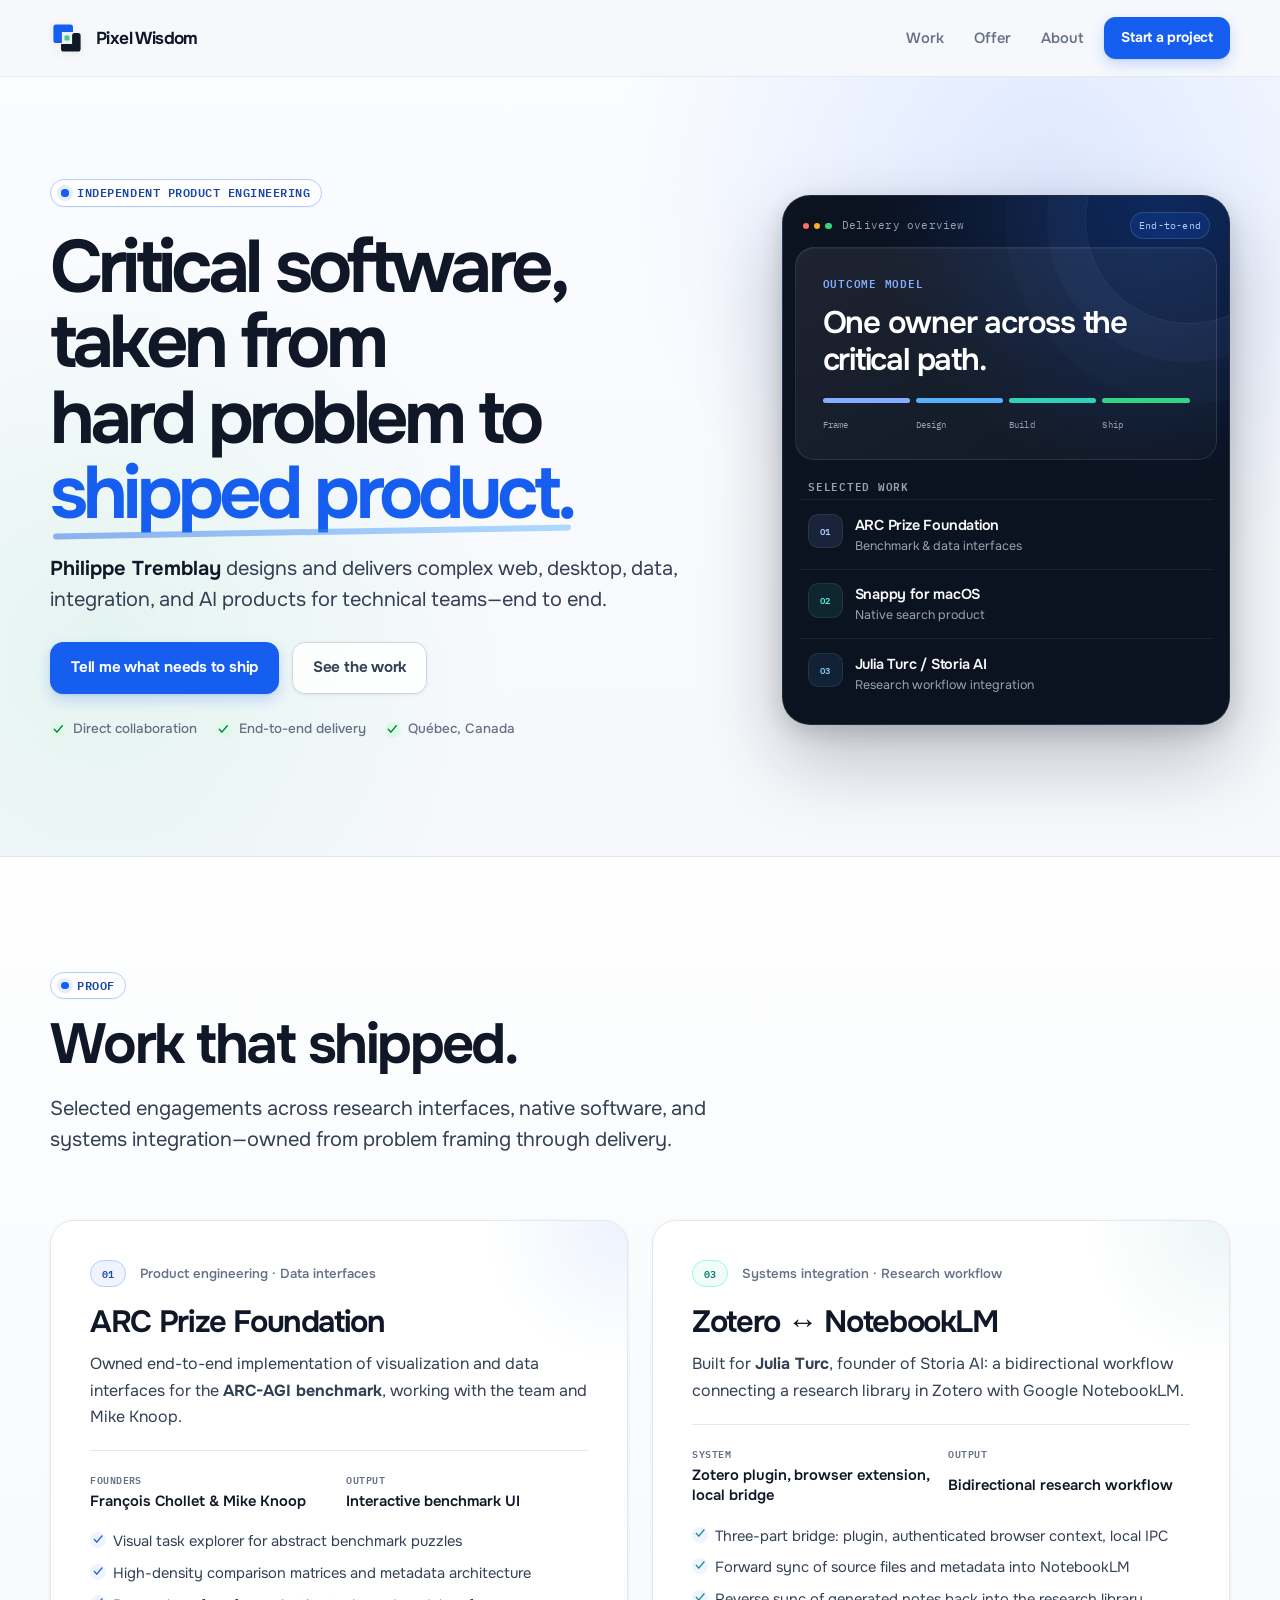
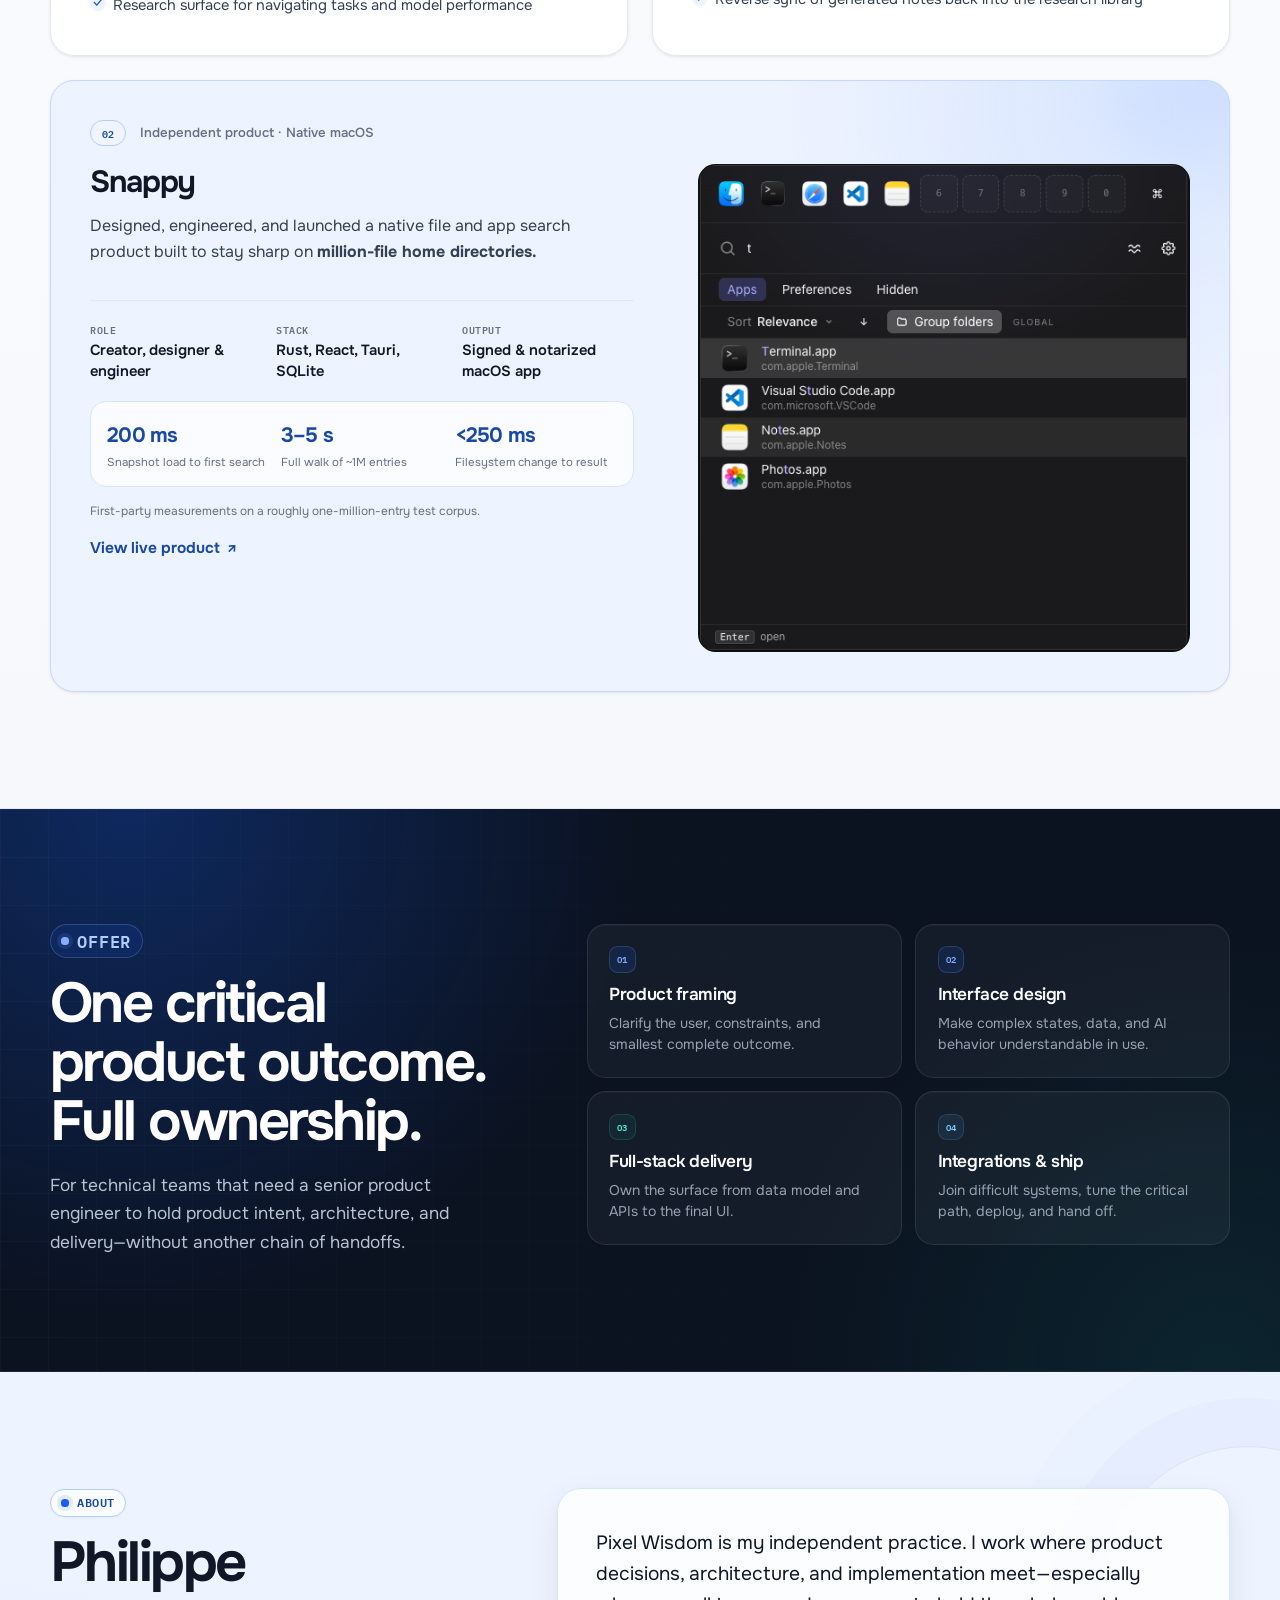
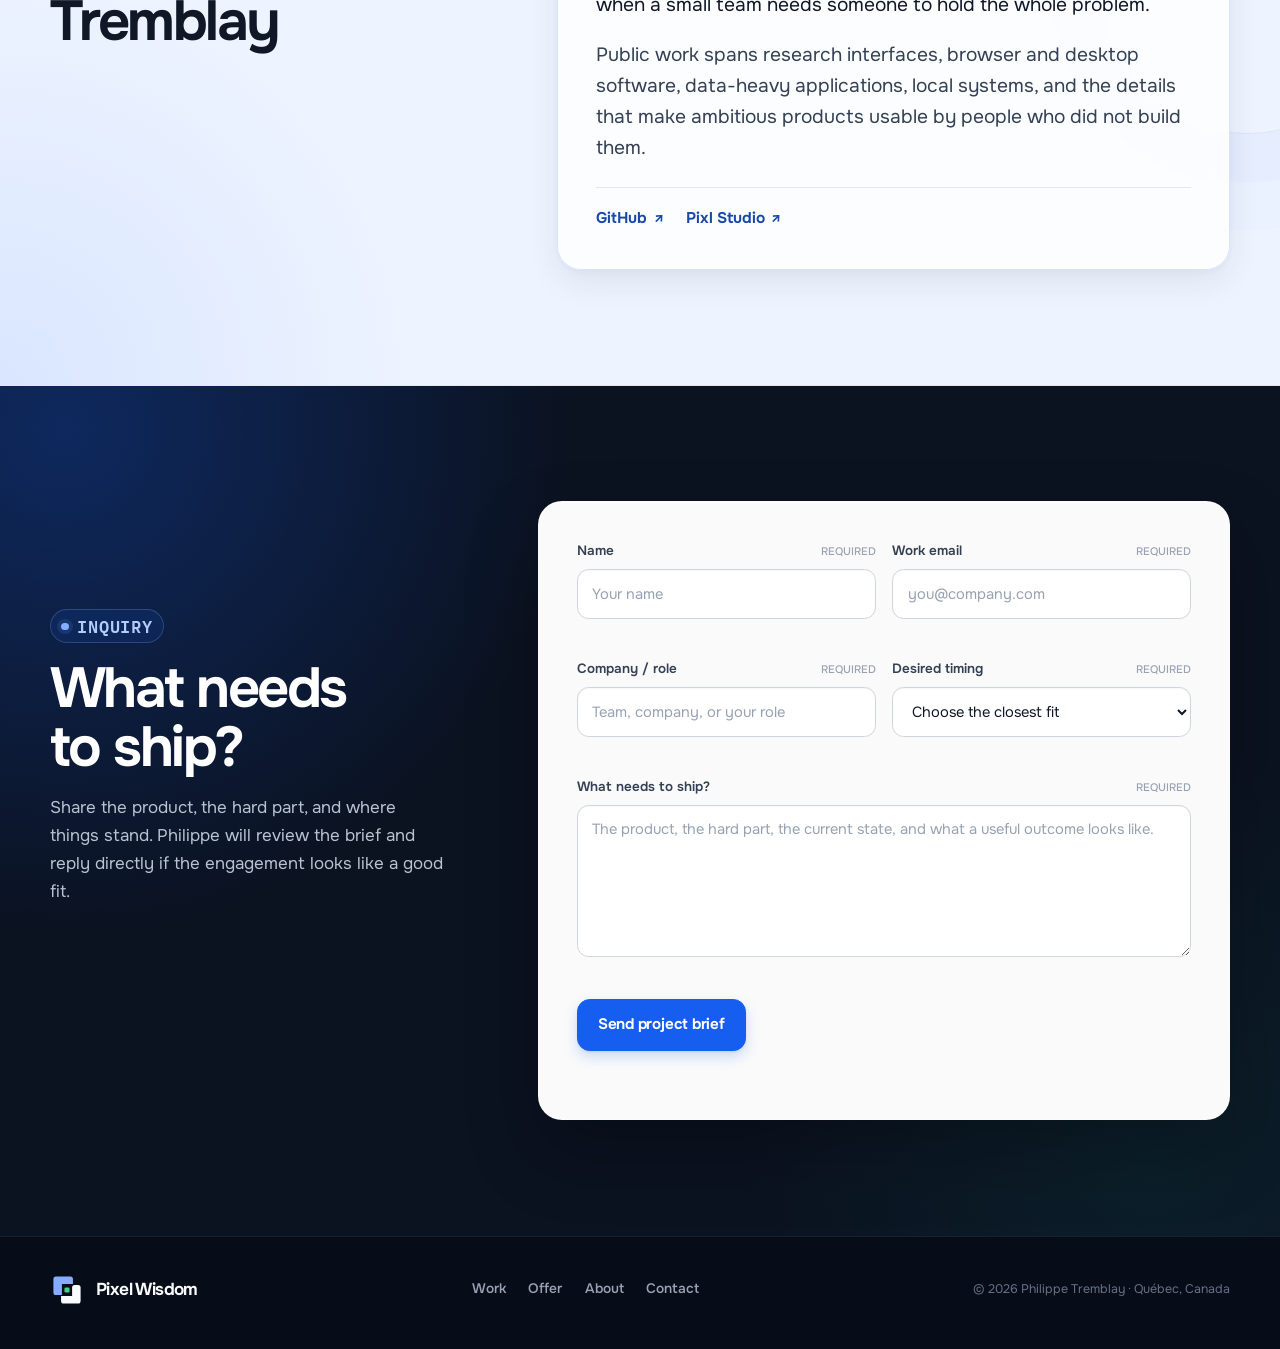
==== commit 200210ed: "Polish Snappy project preview" ====
--- a/index.html
+++ b/index.html
@@ -49,7 +49,7 @@
       href="https://fonts.googleapis.com/css2?family=IBM+Plex+Mono:wght@400;500;600&amp;family=Onest:wght@400;500;600;700&amp;display=swap"
       rel="stylesheet"
     >
-    <link rel="stylesheet" href="./assets/site.css?v=20260716i">
+    <link rel="stylesheet" href="./assets/site.css?v=20260716o">
 
     <script>
       document.documentElement.classList.add("js");
@@ -284,15 +284,16 @@
                     View live product
                   </a>
                 </div>
-                <figure class="project-card__media">
+                <figure class="project-card__media project-card__media--snappy">
                   <a href="https://pixlstudio.dev/snappy/" target="_blank" rel="noopener">
                     <img
-                      src="./assets/projects/snappy.jpg"
-                      width="1280"
-                      height="800"
+                      class="snappy-preview"
+                      src="./assets/projects/snappy.png"
+                      width="547"
+                      height="543"
                       loading="lazy"
                       decoding="async"
-                      alt="Snappy macOS search interface showing files and applications in a compact launcher window"
+                      alt="Snappy macOS app search interface showing Terminal, Visual Studio Code, Notes, and Photos"
                     >
                   </a>
                 </figure>
--- a/assets/site.css
+++ b/assets/site.css
@@ -1038,6 +1038,42 @@
   transform: scale(1.025);
 }
 
+.project-card__media--snappy {
+  display: grid;
+  aspect-ratio: 547 / 543;
+  place-items: center;
+  border: 0;
+  border-radius: 0;
+  background: transparent;
+  box-shadow: none;
+}
+
+.project-card__media--snappy a {
+  display: grid;
+  width: 100%;
+  height: 100%;
+  aspect-ratio: 547 / 543;
+  place-items: center;
+  overflow: hidden;
+  border: 1px solid rgba(16, 24, 40, 0.18);
+  border-radius: 1.1rem;
+  background: #101012;
+  box-shadow: none;
+}
+
+.project-card__media--snappy .snappy-preview {
+  width: 100%;
+  height: 100%;
+  border-radius: 1.1rem;
+  object-fit: cover;
+  object-position: center;
+  transition: transform 0.55s cubic-bezier(0.22, 1, 0.36, 1);
+}
+
+.project-card__media--snappy:hover .snappy-preview {
+  transform: scale(1.015);
+}
+
 .fact-row {
   position: relative;
   z-index: 1;
@@ -1168,8 +1204,19 @@
 
   .project-card--featured .project-card__split {
     grid-template-columns: minmax(0, 1.05fr) minmax(0, 0.95fr);
-    align-items: center;
+    align-items: stretch;
     gap: clamp(2.5rem, 5vw, 4rem);
+  }
+
+  .project-card__media--snappy {
+    height: 100%;
+    aspect-ratio: auto;
+  }
+
+  .project-card__media--snappy a {
+    width: auto;
+    max-width: 100%;
+    height: 100%;
   }
 }
 
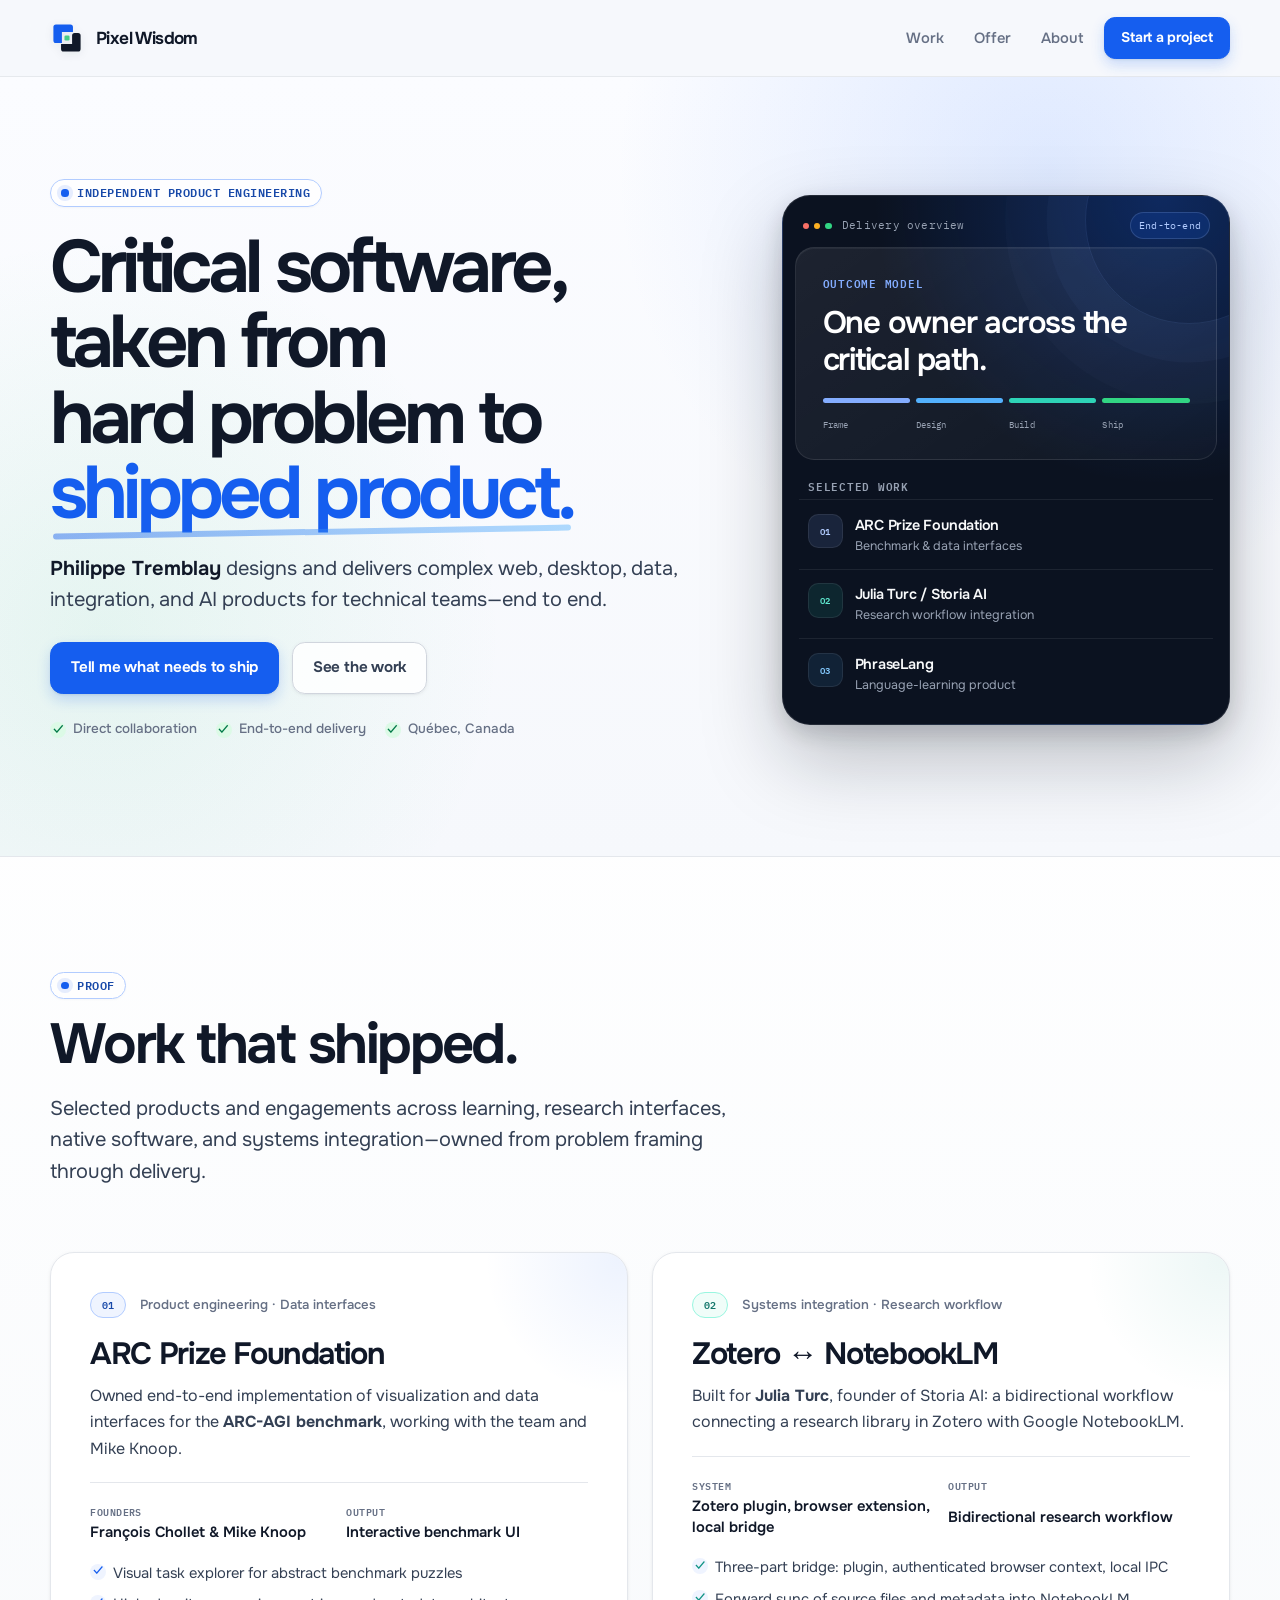
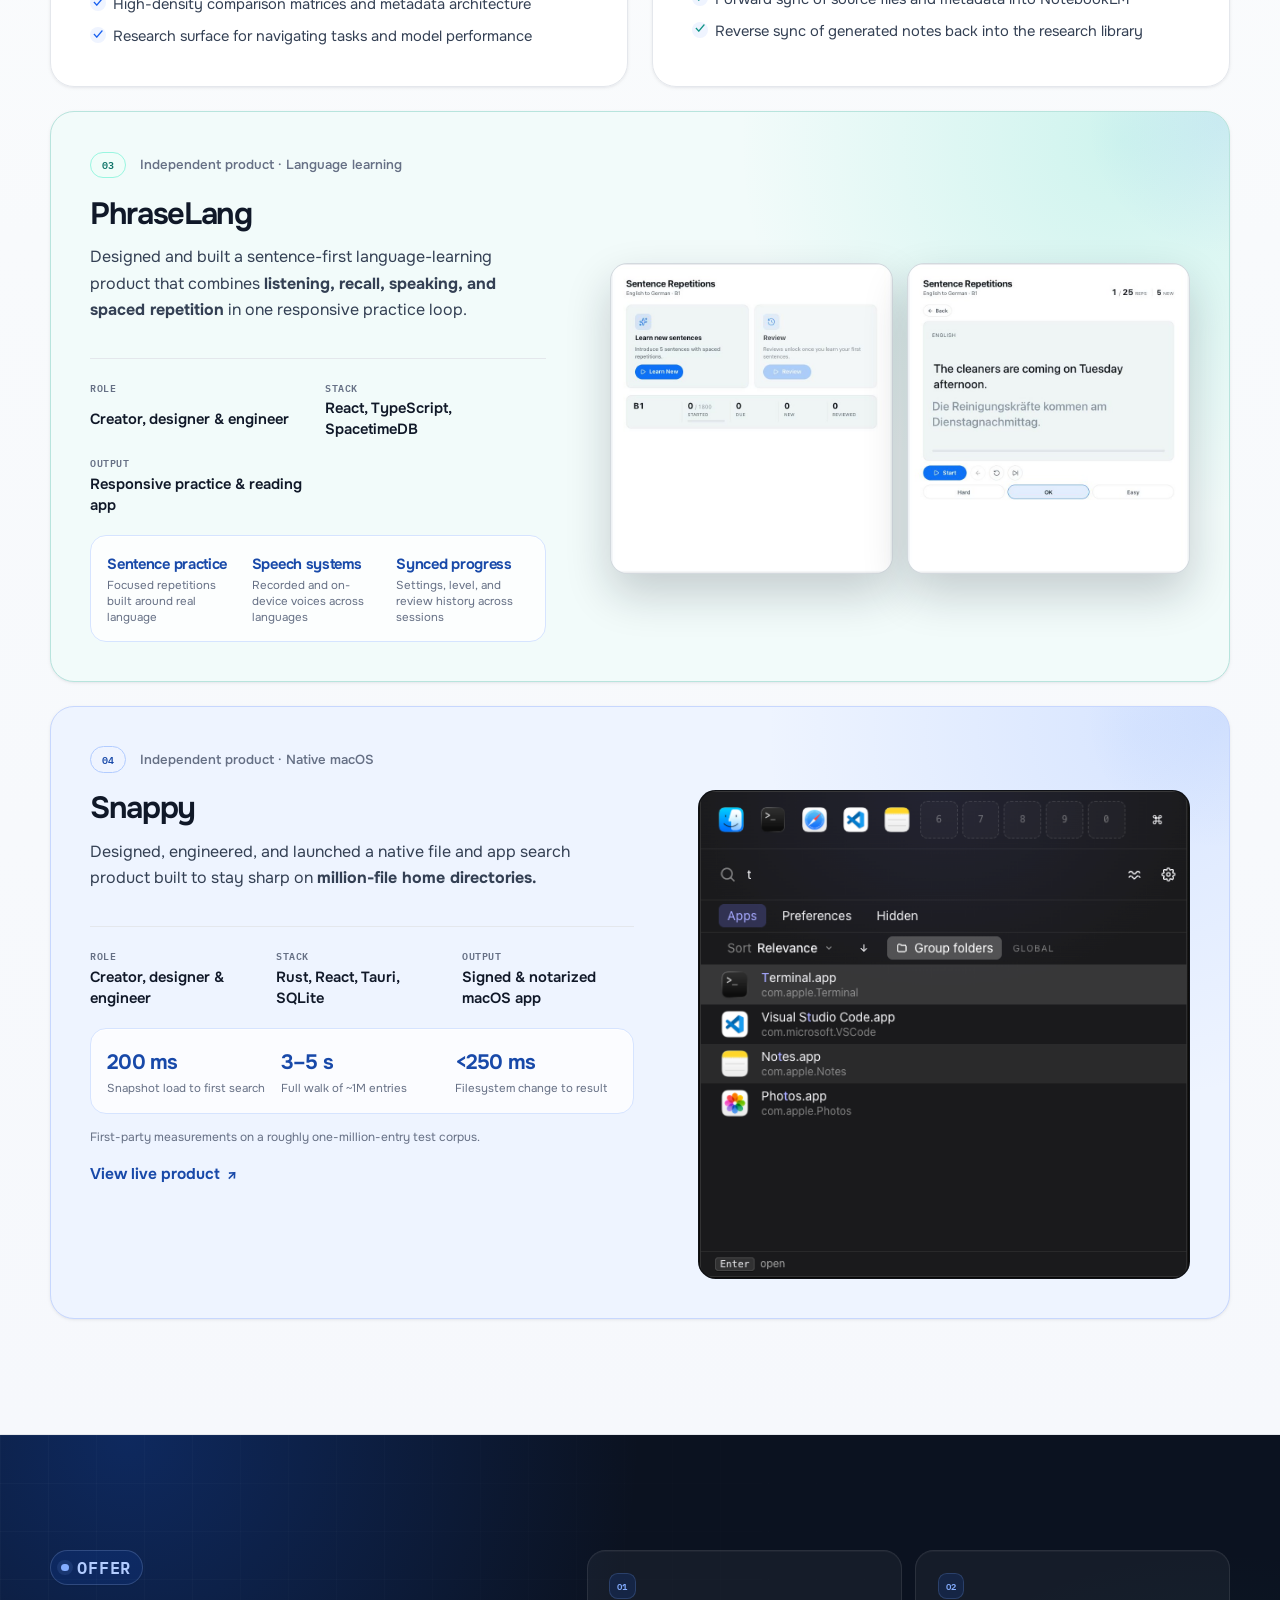
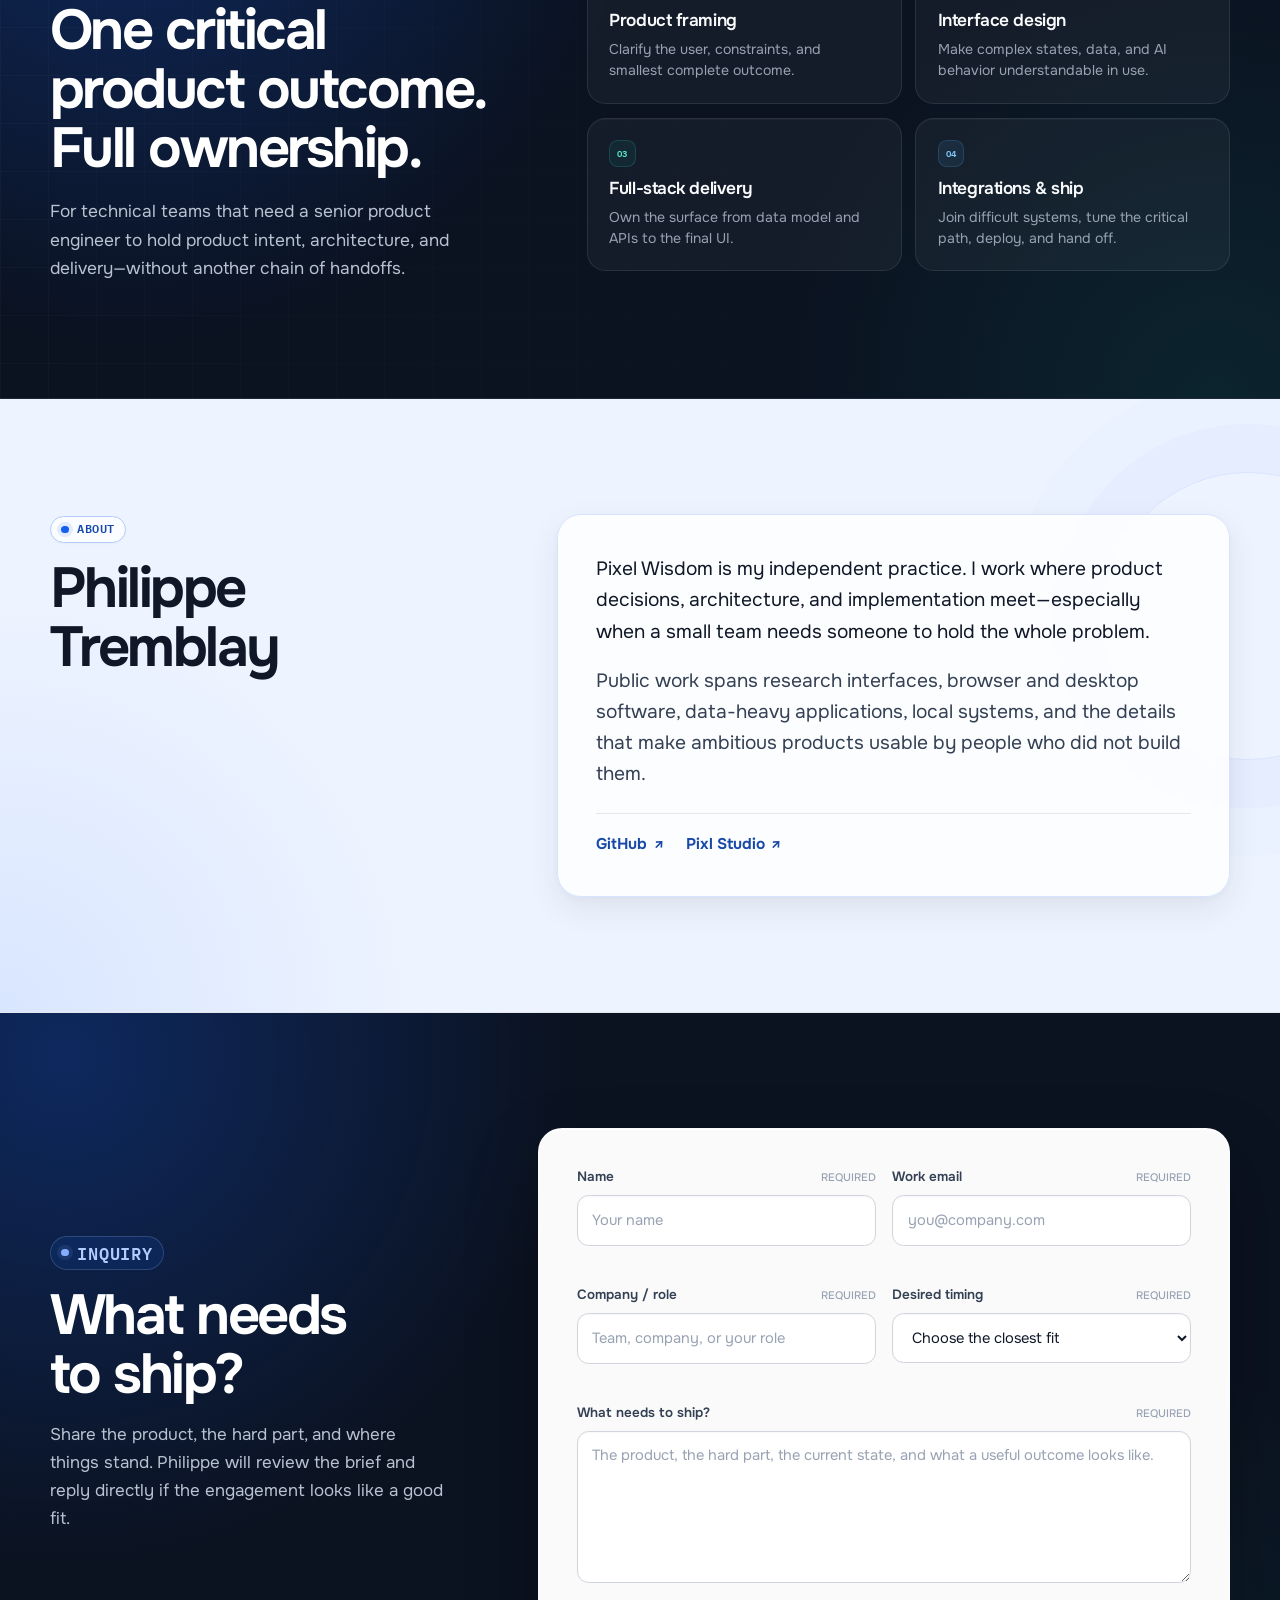
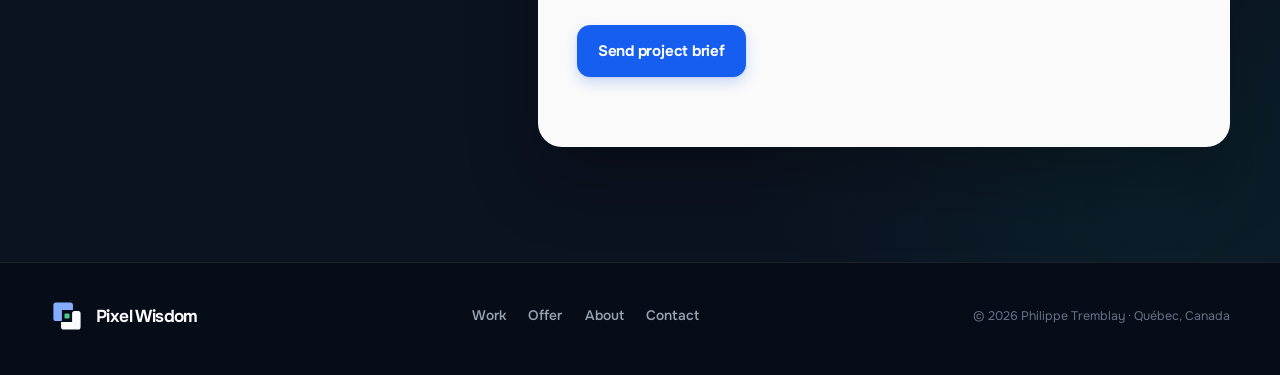
==== commit e7e0dca1: "Showcase PhraseLang in project portfolio" ====
--- a/index.html
+++ b/index.html
@@ -49,7 +49,7 @@
       href="https://fonts.googleapis.com/css2?family=IBM+Plex+Mono:wght@400;500;600&amp;family=Onest:wght@400;500;600;700&amp;display=swap"
       rel="stylesheet"
     >
-    <link rel="stylesheet" href="./assets/site.css?v=20260716o">
+    <link rel="stylesheet" href="./assets/site.css?v=20260727e">
 
     <script>
       document.documentElement.classList.add("js");
@@ -186,12 +186,12 @@
                 <span>Benchmark &amp; data interfaces</span>
               </li>
               <li>
-                <strong>Snappy for macOS</strong>
-                <span>Native search product</span>
+                <strong>Julia Turc / Storia AI</strong>
+                <span>Research workflow integration</span>
               </li>
               <li>
-                <strong>Julia Turc / Storia AI</strong>
-                <span>Research workflow integration</span>
+                <strong>PhraseLang</strong>
+                <span>Language-learning product</span>
               </li>
             </ul>
           </aside>
@@ -204,13 +204,13 @@
             <p class="eyebrow">Proof</p>
             <h2 id="work-title">Work that shipped.</h2>
             <p class="section-lede">
-              Selected engagements across research interfaces, native software, and
-              systems integration—owned from problem framing through delivery.
+              Selected products and engagements across learning, research interfaces,
+              native software, and systems integration—owned from problem framing through delivery.
             </p>
           </div>
 
           <div class="project-list">
-            <article class="project-card" data-reveal>
+            <article class="project-card project-card--arc" data-reveal>
               <div class="project-card__meta">
                 <span class="project-card__index">01</span>
                 <span class="project-card__type">Product engineering · Data interfaces</span>
@@ -237,9 +237,103 @@
               </ul>
             </article>
 
-            <article class="project-card project-card--featured" data-reveal>
+            <article class="project-card project-card--zotero" data-reveal>
               <div class="project-card__meta">
                 <span class="project-card__index">02</span>
+                <span class="project-card__type">Systems integration · Research workflow</span>
+              </div>
+              <h3>Zotero ↔ NotebookLM</h3>
+              <p>
+                Built for <strong>Julia Turc</strong>, founder of Storia AI: a bidirectional
+                workflow connecting a research library in Zotero with Google NotebookLM.
+              </p>
+              <dl class="fact-row">
+                <div>
+                  <dt>System</dt>
+                  <dd>Zotero plugin, browser extension, local bridge</dd>
+                </div>
+                <div>
+                  <dt>Output</dt>
+                  <dd>Bidirectional research workflow</dd>
+                </div>
+              </dl>
+              <ul class="bullet-proof">
+                <li>Three-part bridge: plugin, authenticated browser context, local IPC</li>
+                <li>Forward sync of source files and metadata into NotebookLM</li>
+                <li>Reverse sync of generated notes back into the research library</li>
+              </ul>
+            </article>
+
+            <article class="project-card project-card--featured project-card--phraselang" data-reveal>
+              <div class="project-card__meta">
+                <span class="project-card__index">03</span>
+                <span class="project-card__type">Independent product · Language learning</span>
+              </div>
+              <div class="project-card__split">
+                <div class="project-card__body">
+                  <h3>PhraseLang</h3>
+                  <p>
+                    Designed and built a sentence-first language-learning product that combines
+                    <strong>listening, recall, speaking, and spaced repetition</strong> in one
+                    responsive practice loop.
+                  </p>
+                  <dl class="fact-row">
+                    <div>
+                      <dt>Role</dt>
+                      <dd>Creator, designer &amp; engineer</dd>
+                    </div>
+                    <div>
+                      <dt>Stack</dt>
+                      <dd>React, TypeScript, SpacetimeDB</dd>
+                    </div>
+                    <div>
+                      <dt>Output</dt>
+                      <dd>Responsive practice &amp; reading app</dd>
+                    </div>
+                  </dl>
+                  <div class="metric-strip metric-strip--features" aria-label="PhraseLang product capabilities">
+                    <div>
+                      <strong>Sentence practice</strong>
+                      <span>Focused repetitions built around real language</span>
+                    </div>
+                    <div>
+                      <strong>Speech systems</strong>
+                      <span>Recorded and on-device voices across languages</span>
+                    </div>
+                    <div>
+                      <strong>Synced progress</strong>
+                      <span>Settings, level, and review history across sessions</span>
+                    </div>
+                  </div>
+                </div>
+                <div class="project-card__gallery" aria-label="PhraseLang product screens">
+                  <figure class="project-card__media project-card__media--phraselang">
+                    <img
+                      src="./assets/projects/phraselang-app.jpg?v=20260727c"
+                      width="724"
+                      height="796"
+                      loading="lazy"
+                      decoding="async"
+                      alt="PhraseLang signed-in practice dashboard with new-sentence and review sessions"
+                    >
+                  </figure>
+                  <figure class="project-card__media project-card__media--phraselang-session">
+                    <img
+                      src="./assets/projects/phraselang-session.jpg?v=20260727c"
+                      width="724"
+                      height="796"
+                      loading="lazy"
+                      decoding="async"
+                      alt="PhraseLang active English-to-German sentence repetition session"
+                    >
+                  </figure>
+                </div>
+              </div>
+            </article>
+
+            <article class="project-card project-card--featured project-card--snappy" data-reveal>
+              <div class="project-card__meta">
+                <span class="project-card__index">04</span>
                 <span class="project-card__type">Independent product · Native macOS</span>
               </div>
               <div class="project-card__split">
@@ -298,33 +392,6 @@
                   </a>
                 </figure>
               </div>
-            </article>
-
-            <article class="project-card" data-reveal>
-              <div class="project-card__meta">
-                <span class="project-card__index">03</span>
-                <span class="project-card__type">Systems integration · Research workflow</span>
-              </div>
-              <h3>Zotero ↔ NotebookLM</h3>
-              <p>
-                Built for <strong>Julia Turc</strong>, founder of Storia AI: a bidirectional
-                workflow connecting a research library in Zotero with Google NotebookLM.
-              </p>
-              <dl class="fact-row">
-                <div>
-                  <dt>System</dt>
-                  <dd>Zotero plugin, browser extension, local bridge</dd>
-                </div>
-                <div>
-                  <dt>Output</dt>
-                  <dd>Bidirectional research workflow</dd>
-                </div>
-              </dl>
-              <ul class="bullet-proof">
-                <li>Three-part bridge: plugin, authenticated browser context, local IPC</li>
-                <li>Forward sync of source files and metadata into NotebookLM</li>
-                <li>Reverse sync of generated notes back into the research library</li>
-              </ul>
             </article>
           </div>
         </div>
--- a/assets/site.css
+++ b/assets/site.css
@@ -904,7 +904,7 @@
     box-shadow 0.22s ease;
 }
 
-.project-card:nth-child(3) {
+.project-card--zotero {
   --card-accent: var(--cyan);
 }
 
@@ -920,7 +920,7 @@
   pointer-events: none;
 }
 
-.project-card:nth-child(3)::after {
+.project-card--zotero::after {
   background: radial-gradient(circle, rgba(14, 147, 132, 0.075), transparent 70%);
 }
 
@@ -939,6 +939,18 @@
 
 .project-card--featured:hover {
   border-color: #84adff;
+}
+
+.project-card--phraselang {
+  --card-accent: var(--cyan);
+  border-color: #b8e4dd;
+  background:
+    radial-gradient(circle at 91% 5%, rgba(46, 211, 183, 0.18), transparent 24rem),
+    #f2fbfa;
+}
+
+.project-card--phraselang:hover {
+  border-color: #7bd7c9;
 }
 
 .project-card__meta {
@@ -967,7 +979,8 @@
   font-weight: 600;
 }
 
-.project-card:nth-child(3) .project-card__index {
+.project-card--zotero .project-card__index,
+.project-card--phraselang .project-card__index {
   border-color: #99f6e0;
   background: #f0fdf9;
   color: #107569;
@@ -1009,6 +1022,14 @@
 
 .project-card__body h3 {
   margin-bottom: -0.05rem;
+}
+
+.project-card__gallery {
+  display: grid;
+  grid-template-columns: repeat(2, minmax(0, 1fr));
+  align-items: center;
+  gap: 0.85rem;
+  min-width: 0;
 }
 
 .project-card__media {
@@ -1026,6 +1047,12 @@
   height: 100%;
 }
 
+.project-card__media picture {
+  display: block;
+  width: 100%;
+  height: 100%;
+}
+
 .project-card__media img {
   width: 100%;
   height: 100%;
@@ -1036,6 +1063,30 @@
 
 .project-card__media:hover img {
   transform: scale(1.025);
+}
+
+.project-card__media--phraselang {
+  height: auto;
+  aspect-ratio: auto;
+  border-color: rgba(16, 24, 40, 0.12);
+  background: #eef4f7;
+}
+
+.project-card__media--phraselang img {
+  height: auto;
+  object-position: center;
+}
+
+.project-card__media--phraselang-session {
+  height: auto;
+  aspect-ratio: auto;
+  border-color: rgba(16, 24, 40, 0.12);
+  background: #eef4f7;
+}
+
+.project-card__media--phraselang-session img {
+  height: auto;
+  object-position: center top;
 }
 
 .project-card__media--snappy {
@@ -1172,6 +1223,11 @@
   font-size: 0.75rem !important;
 }
 
+.metric-strip--features strong {
+  font-size: 0.92rem;
+  letter-spacing: -0.02em;
+}
+
 @media (min-width: 640px) {
   .fact-row {
     grid-template-columns: repeat(auto-fit, minmax(10rem, 1fr));
@@ -1187,25 +1243,39 @@
     grid-template-columns: repeat(2, minmax(0, 1fr));
   }
 
-  .project-card:nth-child(1) {
+  .project-card--arc {
     grid-column: 1;
     grid-row: 1;
   }
 
-  .project-card:nth-child(3) {
+  .project-card--zotero {
     grid-column: 2;
     grid-row: 1;
   }
 
-  .project-card--featured {
+  .project-card--phraselang {
     grid-column: 1 / -1;
     grid-row: 2;
+  }
+
+  .project-card--snappy {
+    grid-column: 1 / -1;
+    grid-row: 3;
   }
 
   .project-card--featured .project-card__split {
     grid-template-columns: minmax(0, 1.05fr) minmax(0, 0.95fr);
     align-items: stretch;
     gap: clamp(2.5rem, 5vw, 4rem);
+  }
+
+  .project-card--phraselang .project-card__split {
+    grid-template-columns: minmax(0, 0.88fr) minmax(0, 1.12fr);
+    align-items: center;
+  }
+
+  .project-card--phraselang .project-card__gallery {
+    align-self: center;
   }
 
   .project-card__media--snappy {
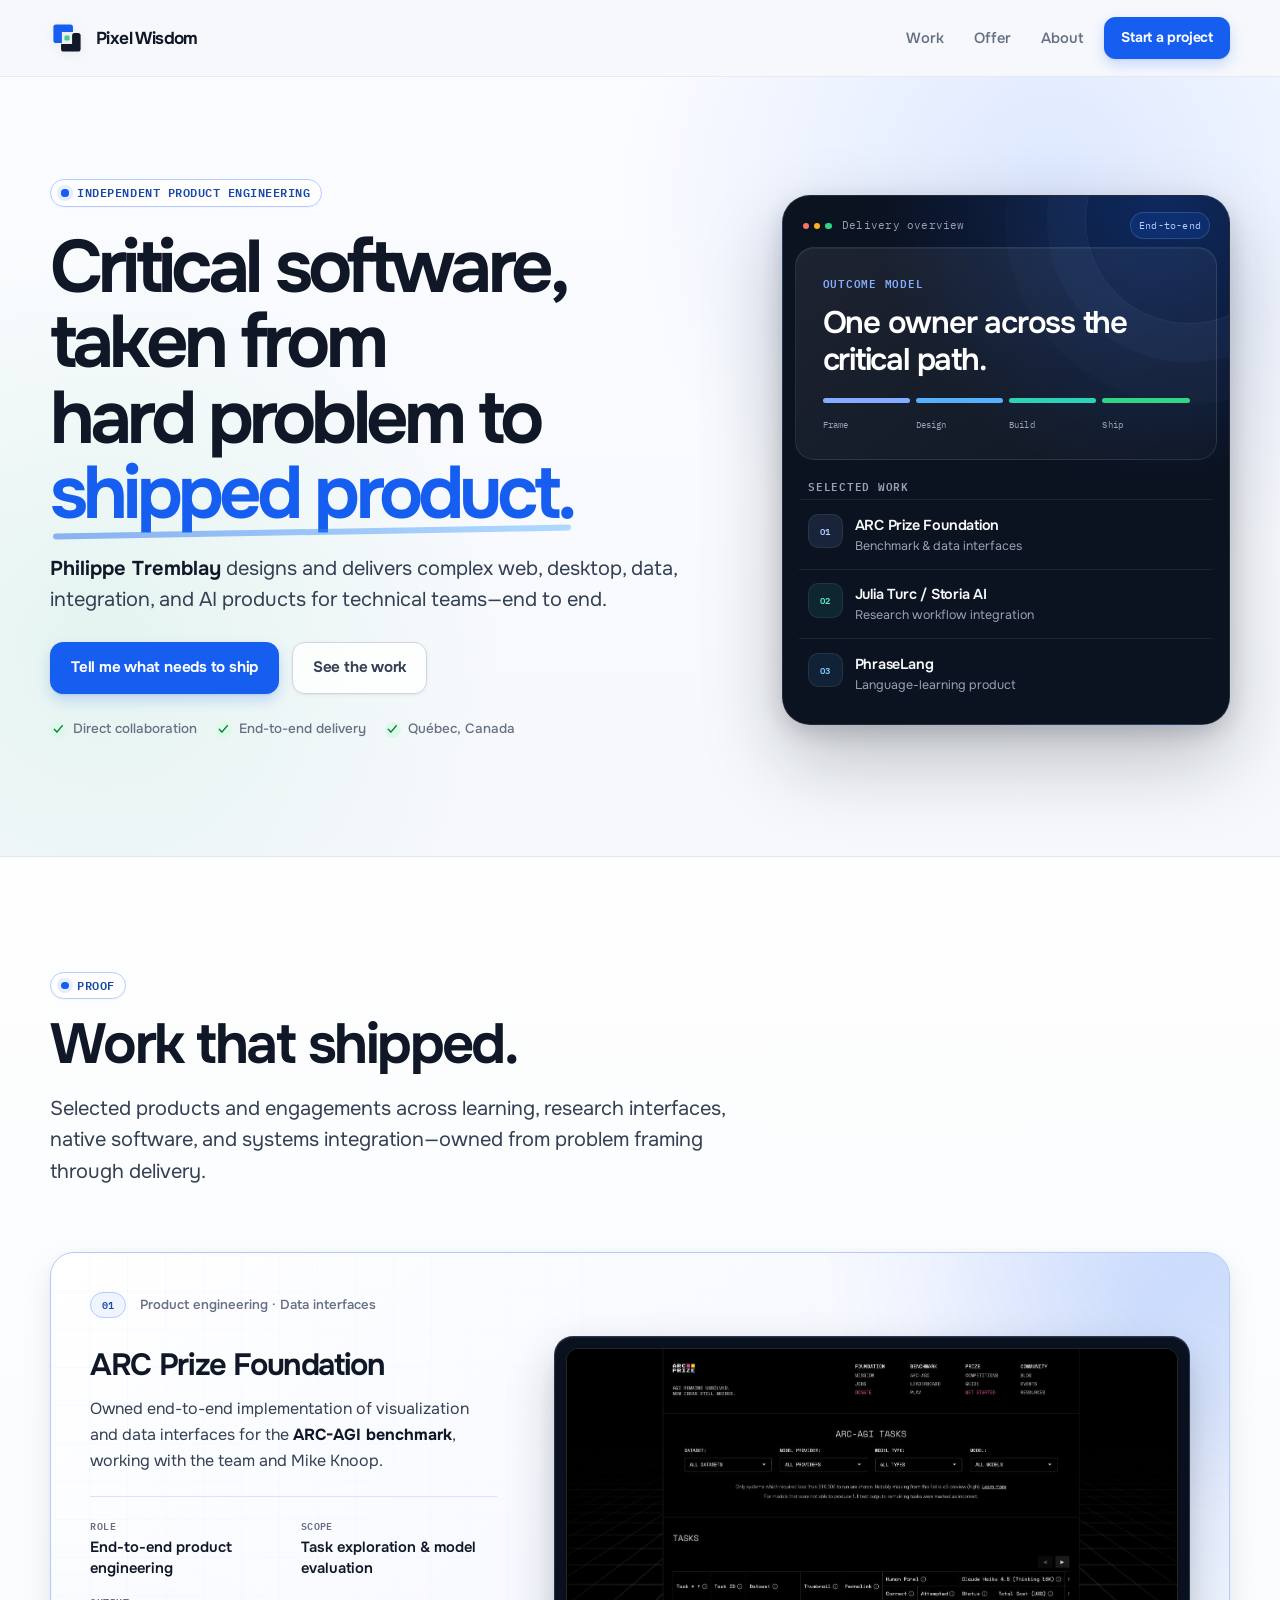
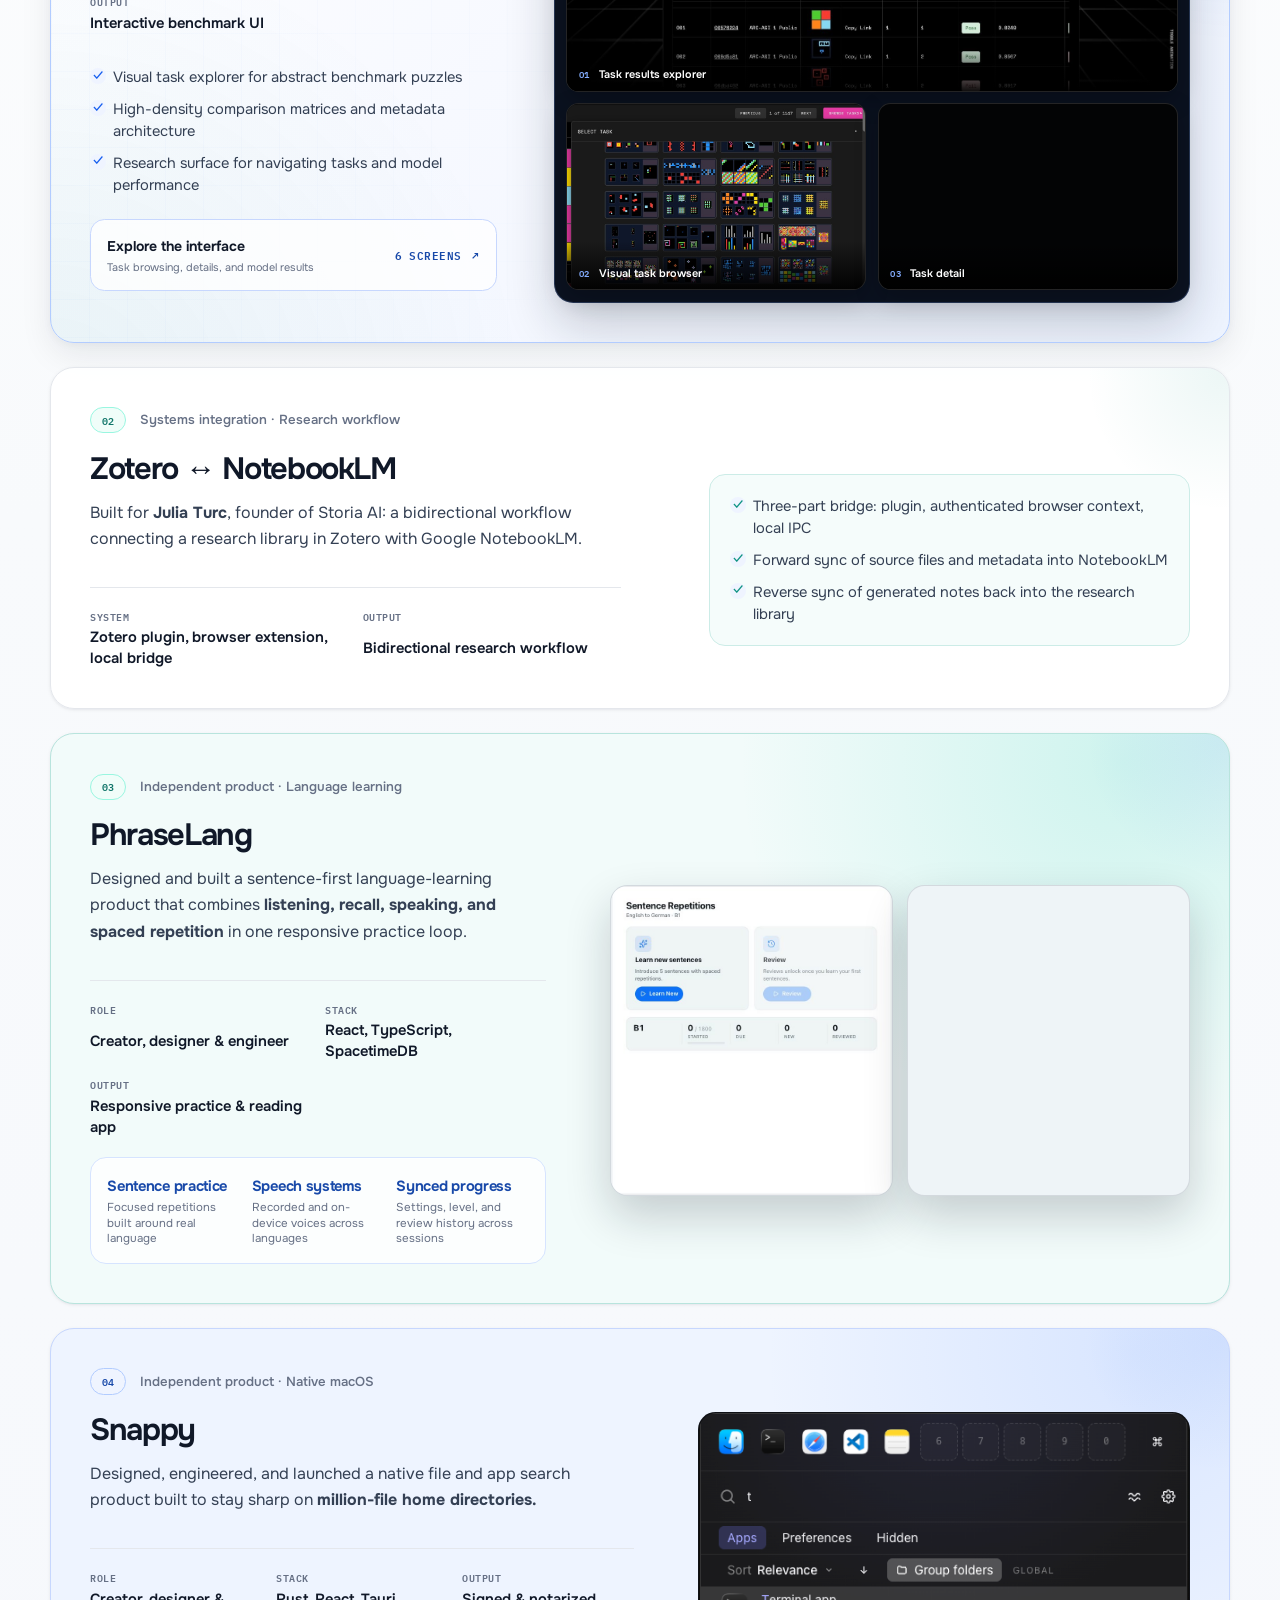
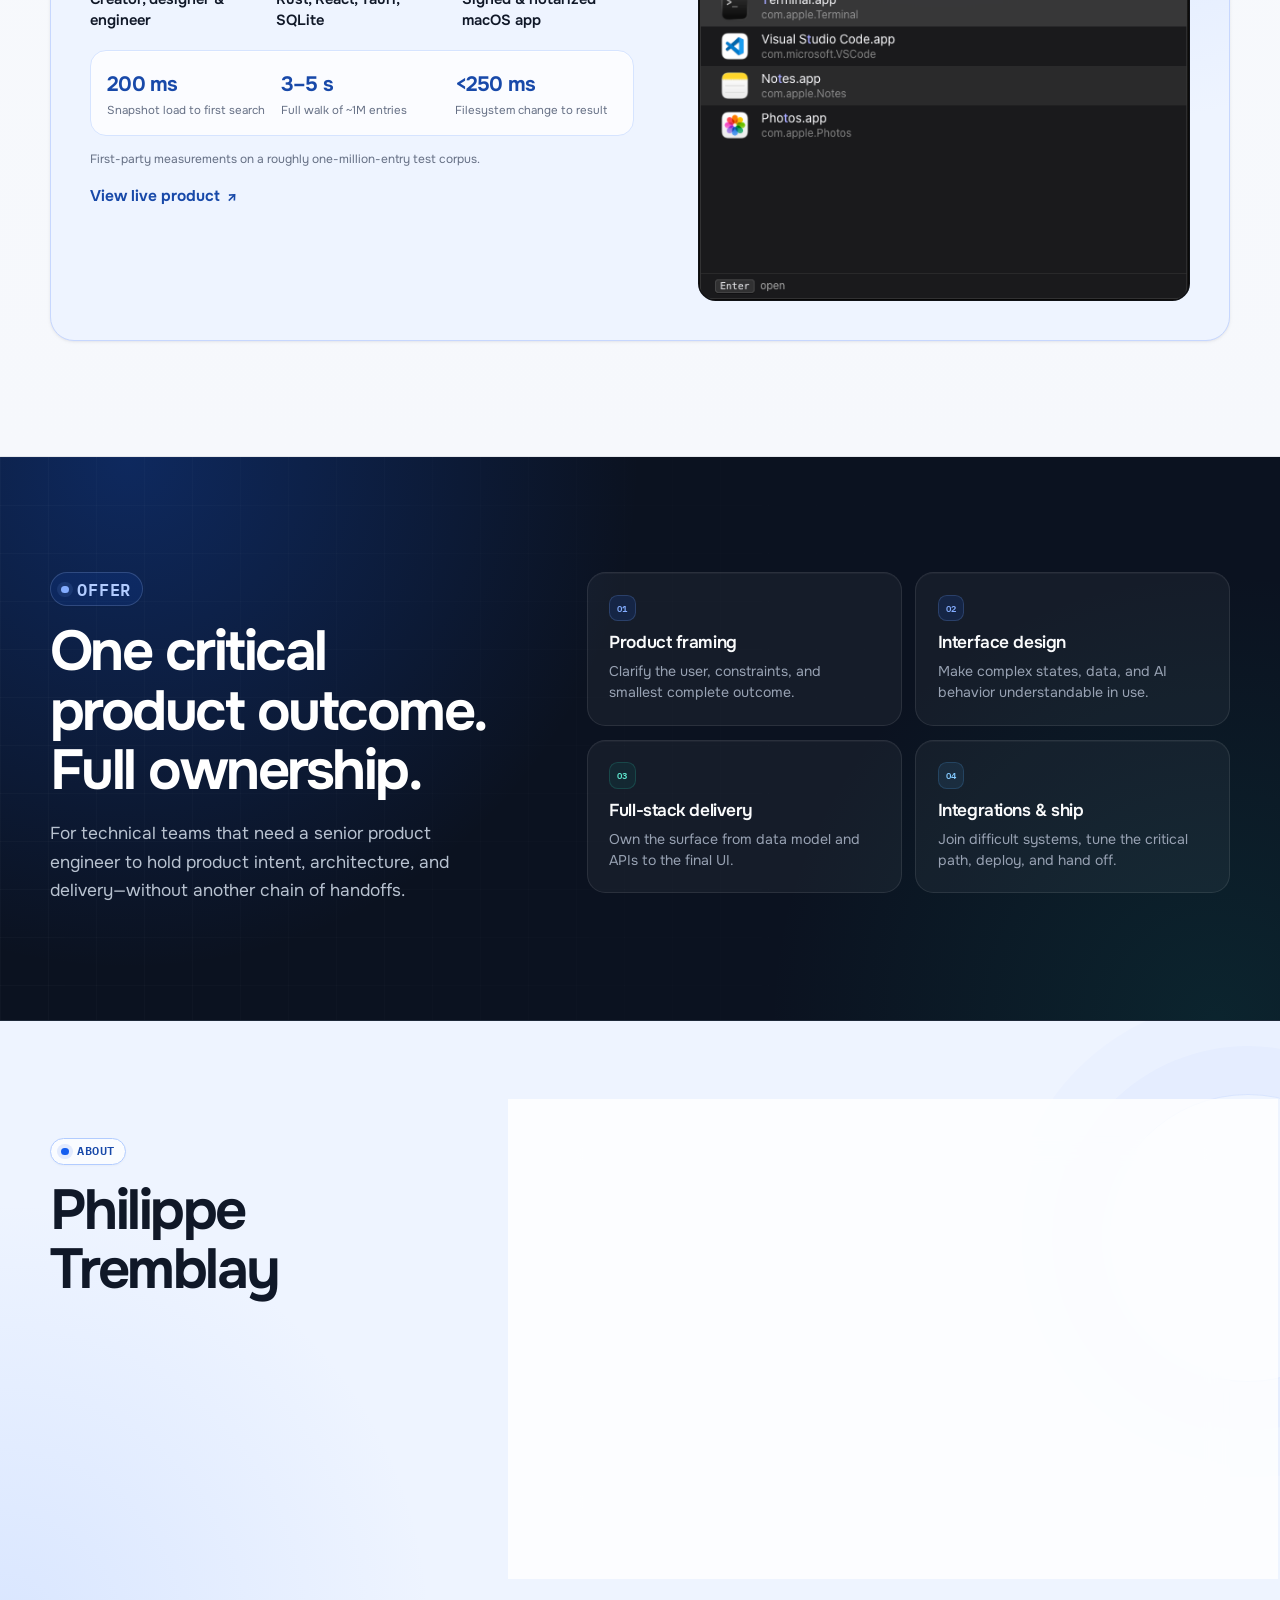
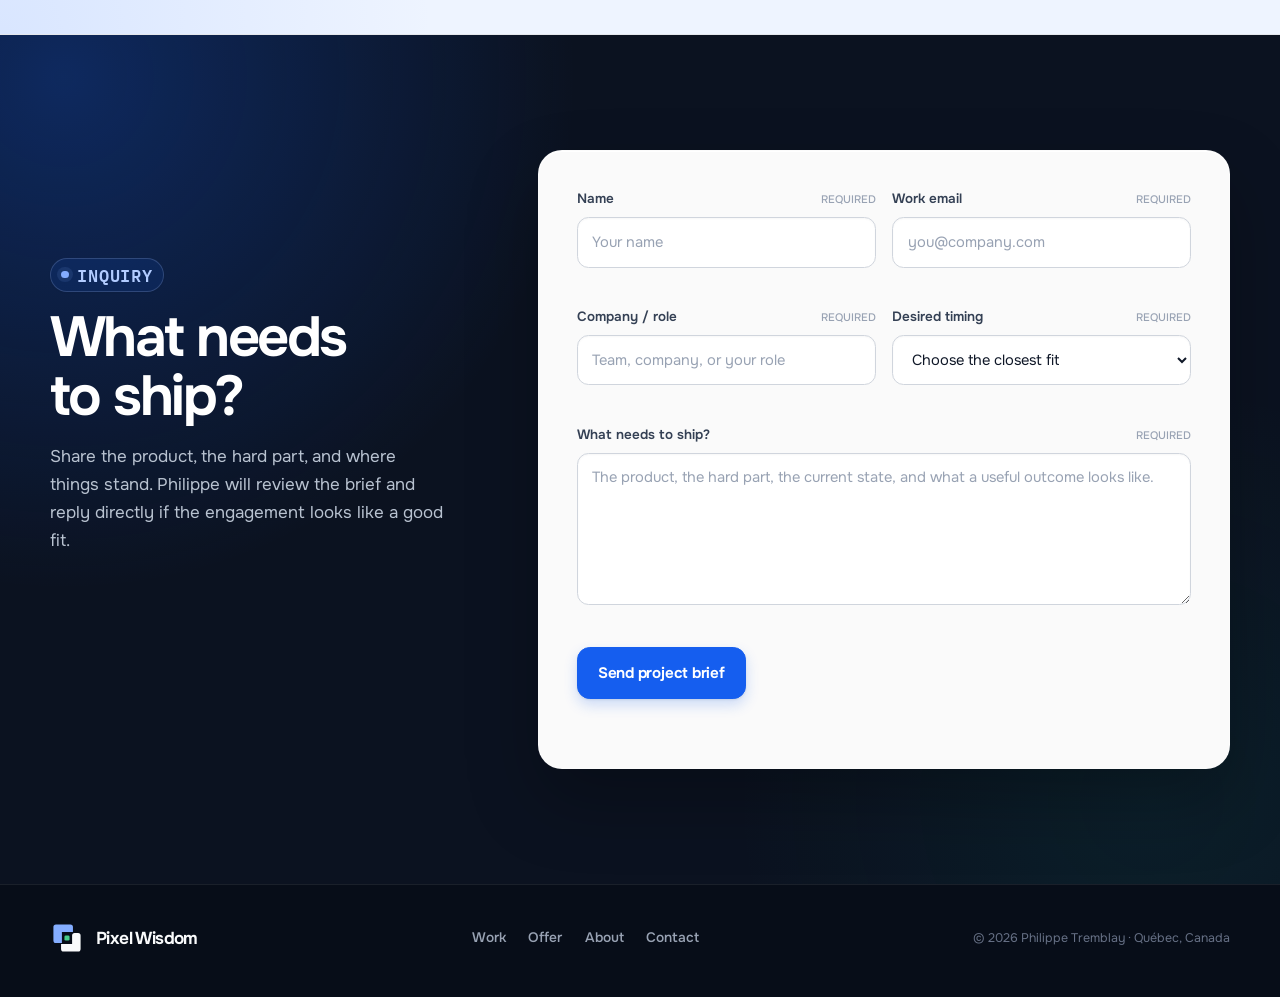
==== commit 955f35ef: "Add interactive ARC Prize project gallery" ====
--- a/index.html
+++ b/index.html
@@ -49,12 +49,12 @@
       href="https://fonts.googleapis.com/css2?family=IBM+Plex+Mono:wght@400;500;600&amp;family=Onest:wght@400;500;600;700&amp;display=swap"
       rel="stylesheet"
     >
-    <link rel="stylesheet" href="./assets/site.css?v=20260727e">
+    <link rel="stylesheet" href="./assets/site.css?v=20260727i">
 
     <script>
       document.documentElement.classList.add("js");
     </script>
-    <script src="./assets/site.js?v=20260716f" defer></script>
+    <script src="./assets/site.js?v=20260727g" defer></script>
 
     <script type="application/ld+json">
       {
@@ -210,31 +210,117 @@
           </div>
 
           <div class="project-list">
-            <article class="project-card project-card--arc" data-reveal>
+            <article class="project-card project-card--arc project-card--featured" data-reveal>
               <div class="project-card__meta">
                 <span class="project-card__index">01</span>
                 <span class="project-card__type">Product engineering · Data interfaces</span>
               </div>
-              <h3>ARC Prize Foundation</h3>
-              <p>
-                Owned end-to-end implementation of visualization and data interfaces for the
-                <strong>ARC-AGI benchmark</strong>, working with the team and Mike Knoop.
-              </p>
-              <dl class="fact-row">
-                <div>
-                  <dt>Founders</dt>
-                  <dd>François Chollet &amp; Mike Knoop</dd>
+              <div class="project-card__split project-card__split--arc">
+                <div class="project-card__body">
+                  <h3>ARC Prize Foundation</h3>
+                  <p>
+                    Owned end-to-end implementation of visualization and data interfaces for the
+                    <strong>ARC-AGI benchmark</strong>, working with the team and Mike Knoop.
+                  </p>
+                  <dl class="fact-row">
+                    <div>
+                      <dt>Role</dt>
+                      <dd>End-to-end product engineering</dd>
+                    </div>
+                    <div>
+                      <dt>Scope</dt>
+                      <dd>Task exploration &amp; model evaluation</dd>
+                    </div>
+                    <div>
+                      <dt>Output</dt>
+                      <dd>Interactive benchmark UI</dd>
+                    </div>
+                  </dl>
+                  <ul class="bullet-proof">
+                    <li>Visual task explorer for abstract benchmark puzzles</li>
+                    <li>High-density comparison matrices and metadata architecture</li>
+                    <li>Research surface for navigating tasks and model performance</li>
+                  </ul>
+                  <button
+                    class="arc-gallery-cta"
+                    type="button"
+                    data-arc-gallery-open
+                    data-gallery-index="0"
+                    aria-haspopup="dialog"
+                  >
+                    <span>
+                      <strong>Explore the interface</strong>
+                      <small>Task browsing, details, and model results</small>
+                    </span>
+                    <span class="arc-gallery-cta__count">6 screens <span aria-hidden="true">↗</span></span>
+                  </button>
                 </div>
-                <div>
-                  <dt>Output</dt>
-                  <dd>Interactive benchmark UI</dd>
+
+                <div class="arc-showcase" aria-label="Selected ARC Prize interface screens">
+                  <button
+                    class="arc-showcase__shot arc-showcase__shot--hero"
+                    type="button"
+                    data-arc-gallery-open
+                    data-gallery-index="0"
+                    aria-label="Open ARC Prize gallery at the task results explorer"
+                  >
+                    <img
+                      src="./assets/projects/arc-prize/task-results-explorer.jpg"
+                      width="1505"
+                      height="844"
+                      loading="lazy"
+                      decoding="async"
+                      alt="ARC-AGI task results explorer with dataset and model filters above a dense evaluation table"
+                    >
+                    <span class="arc-showcase__label">
+                      <small>01</small>
+                      Task results explorer
+                    </span>
+                  </button>
+                  <div class="arc-showcase__rail">
+                    <button
+                      class="arc-showcase__shot"
+                      type="button"
+                      data-arc-gallery-open
+                      data-gallery-index="1"
+                      aria-label="Open ARC Prize gallery at the visual task browser"
+                    >
+                      <img
+                        src="./assets/projects/arc-prize/task-browser.jpg"
+                        width="907"
+                        height="744"
+                        loading="lazy"
+                        decoding="async"
+                        alt="ARC-AGI visual task browser showing a grid of colorful abstract reasoning puzzles"
+                      >
+                      <span class="arc-showcase__label">
+                        <small>02</small>
+                        Visual task browser
+                      </span>
+                    </button>
+                    <button
+                      class="arc-showcase__shot"
+                      type="button"
+                      data-arc-gallery-open
+                      data-gallery-index="2"
+                      aria-label="Open ARC Prize gallery at the task detail interface"
+                    >
+                      <img
+                        src="./assets/projects/arc-prize/task-detail.jpg"
+                        width="1503"
+                        height="848"
+                        loading="lazy"
+                        decoding="async"
+                        alt="ARC-AGI task detail interface with dataset metadata, color mapping, and test item analysis"
+                      >
+                      <span class="arc-showcase__label">
+                        <small>03</small>
+                        Task detail
+                      </span>
+                    </button>
+                  </div>
                 </div>
-              </dl>
-              <ul class="bullet-proof">
-                <li>Visual task explorer for abstract benchmark puzzles</li>
-                <li>High-density comparison matrices and metadata architecture</li>
-                <li>Research surface for navigating tasks and model performance</li>
-              </ul>
+              </div>
             </article>
 
             <article class="project-card project-card--zotero" data-reveal>
@@ -242,26 +328,30 @@
                 <span class="project-card__index">02</span>
                 <span class="project-card__type">Systems integration · Research workflow</span>
               </div>
-              <h3>Zotero ↔ NotebookLM</h3>
-              <p>
-                Built for <strong>Julia Turc</strong>, founder of Storia AI: a bidirectional
-                workflow connecting a research library in Zotero with Google NotebookLM.
-              </p>
-              <dl class="fact-row">
-                <div>
-                  <dt>System</dt>
-                  <dd>Zotero plugin, browser extension, local bridge</dd>
+              <div class="project-card__split project-card__split--zotero">
+                <div class="project-card__body">
+                  <h3>Zotero ↔ NotebookLM</h3>
+                  <p>
+                    Built for <strong>Julia Turc</strong>, founder of Storia AI: a bidirectional
+                    workflow connecting a research library in Zotero with Google NotebookLM.
+                  </p>
+                  <dl class="fact-row">
+                    <div>
+                      <dt>System</dt>
+                      <dd>Zotero plugin, browser extension, local bridge</dd>
+                    </div>
+                    <div>
+                      <dt>Output</dt>
+                      <dd>Bidirectional research workflow</dd>
+                    </div>
+                  </dl>
                 </div>
-                <div>
-                  <dt>Output</dt>
-                  <dd>Bidirectional research workflow</dd>
-                </div>
-              </dl>
-              <ul class="bullet-proof">
-                <li>Three-part bridge: plugin, authenticated browser context, local IPC</li>
-                <li>Forward sync of source files and metadata into NotebookLM</li>
-                <li>Reverse sync of generated notes back into the research library</li>
-              </ul>
+                <ul class="bullet-proof">
+                  <li>Three-part bridge: plugin, authenticated browser context, local IPC</li>
+                  <li>Forward sync of source files and metadata into NotebookLM</li>
+                  <li>Reverse sync of generated notes back into the research library</li>
+                </ul>
+              </div>
             </article>
 
             <article class="project-card project-card--featured project-card--phraselang" data-reveal>
@@ -603,5 +693,189 @@
         <p class="footer-meta">© 2026 Philippe Tremblay · Québec, Canada</p>
       </div>
     </footer>
+
+    <dialog
+      class="arc-dialog"
+      aria-labelledby="arc-gallery-title"
+      aria-describedby="arc-gallery-caption"
+      data-arc-dialog
+    >
+      <div class="arc-dialog__shell">
+        <header class="arc-dialog__header">
+          <div>
+            <p class="arc-dialog__eyebrow">Selected interface work</p>
+            <h2 id="arc-gallery-title">ARC Prize Foundation</h2>
+          </div>
+          <button class="arc-dialog__close" type="button" data-arc-dialog-close>
+            Close <span aria-hidden="true">×</span>
+          </button>
+        </header>
+
+        <div class="arc-dialog__stage">
+          <button
+            class="arc-dialog__arrow arc-dialog__arrow--previous"
+            type="button"
+            data-arc-dialog-previous
+            aria-label="Show previous screenshot"
+          >
+            <span aria-hidden="true">←</span>
+          </button>
+
+          <figure class="arc-dialog__figure">
+            <div class="arc-dialog__image-frame">
+              <img
+                src="./assets/projects/arc-prize/task-results-explorer.jpg"
+                width="1505"
+                height="844"
+                alt="ARC-AGI task results explorer with dataset and model filters above a dense evaluation table"
+                data-arc-dialog-image
+              >
+            </div>
+            <figcaption class="arc-dialog__caption" id="arc-gallery-caption">
+              <span class="arc-dialog__position" data-arc-dialog-position aria-live="polite">01 / 06</span>
+              <span class="arc-dialog__caption-copy">
+                <strong data-arc-dialog-title>Task results explorer</strong>
+                <span data-arc-dialog-description>
+                  A filterable research surface for inspecting task-level model evaluations.
+                </span>
+              </span>
+            </figcaption>
+          </figure>
+
+          <button
+            class="arc-dialog__arrow arc-dialog__arrow--next"
+            type="button"
+            data-arc-dialog-next
+            aria-label="Show next screenshot"
+          >
+            <span aria-hidden="true">→</span>
+          </button>
+        </div>
+
+        <div class="arc-dialog__thumbs" aria-label="Choose an ARC Prize screenshot">
+          <button
+            class="arc-dialog__thumb"
+            type="button"
+            data-arc-slide
+            data-src="./assets/projects/arc-prize/task-results-explorer.jpg"
+            data-alt="ARC-AGI task results explorer with dataset and model filters above a dense evaluation table"
+            data-title="Task results explorer"
+            data-description="A filterable research surface for inspecting task-level model evaluations."
+            aria-label="Show screenshot 1: Task results explorer"
+            aria-current="true"
+          >
+            <span>01</span>
+            <img
+              src="./assets/projects/arc-prize/task-results-explorer.jpg"
+              width="1505"
+              height="844"
+              loading="lazy"
+              decoding="async"
+              alt=""
+            >
+          </button>
+          <button
+            class="arc-dialog__thumb"
+            type="button"
+            data-arc-slide
+            data-src="./assets/projects/arc-prize/task-browser.jpg"
+            data-alt="ARC-AGI visual task browser showing a grid of colorful abstract reasoning puzzles"
+            data-title="Visual task browser"
+            data-description="A fast visual index for moving through more than a thousand abstract reasoning tasks."
+            aria-label="Show screenshot 2: Visual task browser"
+          >
+            <span>02</span>
+            <img
+              src="./assets/projects/arc-prize/task-browser.jpg"
+              width="907"
+              height="744"
+              loading="lazy"
+              decoding="async"
+              alt=""
+            >
+          </button>
+          <button
+            class="arc-dialog__thumb"
+            type="button"
+            data-arc-slide
+            data-src="./assets/projects/arc-prize/task-detail.jpg"
+            data-alt="ARC-AGI task detail interface with dataset metadata, color mapping, and test item analysis"
+            data-title="Task detail"
+            data-description="Task metadata, train mappings, and test analysis organized into one inspectable view."
+            aria-label="Show screenshot 3: Task detail"
+          >
+            <span>03</span>
+            <img
+              src="./assets/projects/arc-prize/task-detail.jpg"
+              width="1503"
+              height="848"
+              loading="lazy"
+              decoding="async"
+              alt=""
+            >
+          </button>
+          <button
+            class="arc-dialog__thumb"
+            type="button"
+            data-arc-slide
+            data-src="./assets/projects/arc-prize/model-performance.jpg"
+            data-alt="ARC-AGI model performance table comparing providers, model configurations, pass status, and cost"
+            data-title="Model performance matrix"
+            data-description="A dense comparison of providers, model variants, pass status, and evaluation cost."
+            aria-label="Show screenshot 4: Model performance matrix"
+          >
+            <span>04</span>
+            <img
+              src="./assets/projects/arc-prize/model-performance.jpg"
+              width="1505"
+              height="847"
+              loading="lazy"
+              decoding="async"
+              alt=""
+            >
+          </button>
+          <button
+            class="arc-dialog__thumb"
+            type="button"
+            data-arc-slide
+            data-src="./assets/projects/arc-prize/evaluation-results.jpg"
+            data-alt="ARC-AGI evaluation results table with puzzle thumbnails, pass and fail states, cost, and pagination"
+            data-title="Evaluation results"
+            data-description="Task-by-task outcomes, attempt counts, costs, and pagination built for high-density review."
+            aria-label="Show screenshot 5: Evaluation results"
+          >
+            <span>05</span>
+            <img
+              src="./assets/projects/arc-prize/evaluation-results.jpg"
+              width="1502"
+              height="850"
+              loading="lazy"
+              decoding="async"
+              alt=""
+            >
+          </button>
+          <button
+            class="arc-dialog__thumb"
+            type="button"
+            data-arc-slide
+            data-src="./assets/projects/arc-prize/test-item.jpg"
+            data-alt="ARC-AGI test item analysis showing grid size, colors, background, fill ratio, and output reveal control"
+            data-title="Test item analysis"
+            data-description="Compact computed metadata and a deliberate output-reveal interaction for individual tests."
+            aria-label="Show screenshot 6: Test item analysis"
+          >
+            <span>06</span>
+            <img
+              src="./assets/projects/arc-prize/test-item.jpg"
+              width="1503"
+              height="847"
+              loading="lazy"
+              decoding="async"
+              alt=""
+            >
+          </button>
+        </div>
+      </div>
+    </dialog>
   </body>
 </html>
--- a/assets/site.css
+++ b/assets/site.css
@@ -67,7 +67,8 @@
   text-rendering: optimizeLegibility;
 }
 
-body.menu-open {
+body.menu-open,
+body.dialog-open {
   overflow: hidden;
 }
 
@@ -953,6 +954,87 @@
   border-color: #7bd7c9;
 }
 
+.project-card--arc.project-card--featured {
+  --card-accent: var(--accent);
+  border-color: #b2ccff;
+  background:
+    radial-gradient(circle at 102% -6%, rgba(21, 94, 239, 0.15), transparent 27rem),
+    radial-gradient(circle at 0% 110%, rgba(14, 147, 132, 0.07), transparent 30rem),
+    linear-gradient(135deg, #ffffff 0%, #f7f9ff 46%, #eef4ff 100%);
+  color: var(--ink);
+  box-shadow: var(--shadow-md);
+}
+
+.project-card--arc::before {
+  position: absolute;
+  inset: 0;
+  background-image:
+    linear-gradient(rgba(21, 94, 239, 0.035) 1px, transparent 1px),
+    linear-gradient(90deg, rgba(21, 94, 239, 0.035) 1px, transparent 1px);
+  background-size: 38px 38px;
+  content: "";
+  pointer-events: none;
+  mask-image: linear-gradient(110deg, rgba(0, 0, 0, 0.72), transparent 64%);
+  -webkit-mask-image: linear-gradient(110deg, rgba(0, 0, 0, 0.72), transparent 64%);
+}
+
+.project-card--arc::after {
+  top: -11rem;
+  right: -9rem;
+  width: 29rem;
+  height: 29rem;
+  background: radial-gradient(circle, rgba(21, 94, 239, 0.09), transparent 68%);
+}
+
+.project-card--arc.project-card--featured:hover {
+  border-color: #84adff;
+  box-shadow: var(--shadow-lg);
+}
+
+.project-card--arc h3 {
+  color: var(--ink);
+}
+
+.project-card--arc .project-card__index {
+  border-color: #b2ccff;
+  background: var(--accent-pale);
+  color: var(--accent-ink);
+}
+
+.project-card--arc .project-card__type {
+  color: var(--ink-3);
+}
+
+.project-card--arc .project-card__body > p {
+  color: var(--ink-2);
+}
+
+.project-card--arc .project-card__body > p strong {
+  color: var(--ink);
+}
+
+.project-card--arc .fact-row {
+  margin-top: 0.45rem;
+  border-color: #d6e4ff;
+}
+
+.project-card--arc .fact-row dt {
+  color: var(--ink-3);
+}
+
+.project-card--arc .fact-row dd {
+  color: var(--ink);
+}
+
+.project-card--arc .bullet-proof li {
+  color: var(--ink-2);
+}
+
+.project-card--arc .bullet-proof li::before {
+  background: var(--accent-pale);
+  color: var(--accent);
+}
+
 .project-card__meta {
   position: relative;
   z-index: 1;
@@ -1125,6 +1207,161 @@
   transform: scale(1.015);
 }
 
+.arc-gallery-cta {
+  position: relative;
+  z-index: 1;
+  display: flex;
+  width: 100%;
+  align-items: center;
+  justify-content: space-between;
+  gap: 1rem;
+  margin-top: 0.55rem;
+  padding: 0.95rem 1rem;
+  border: 1px solid #c7d7fe;
+  border-radius: 0.9rem;
+  background: rgba(255, 255, 255, 0.78);
+  color: var(--ink);
+  text-align: left;
+  cursor: pointer;
+  transition:
+    border-color 0.2s ease,
+    background 0.2s ease,
+    transform 0.2s ease;
+}
+
+.arc-gallery-cta:hover {
+  border-color: #84adff;
+  background: #f3f7ff;
+  transform: translateY(-2px);
+}
+
+.arc-gallery-cta > span:first-child {
+  display: grid;
+  gap: 0.1rem;
+}
+
+.arc-gallery-cta strong {
+  font-size: 0.88rem;
+  font-weight: 650;
+}
+
+.arc-gallery-cta small {
+  color: var(--ink-3);
+  font-size: 0.68rem;
+  line-height: 1.4;
+}
+
+.arc-gallery-cta__count {
+  flex: 0 0 auto;
+  color: var(--accent-ink);
+  font-family: var(--font-mono);
+  font-size: 0.68rem;
+  font-weight: 600;
+  letter-spacing: 0.04em;
+  text-transform: uppercase;
+}
+
+.arc-gallery-cta__count span {
+  display: inline-block;
+  margin-left: 0.2rem;
+  transition: transform 0.2s ease;
+}
+
+.arc-gallery-cta:hover .arc-gallery-cta__count span {
+  transform: translate(2px, -2px);
+}
+
+.arc-showcase {
+  position: relative;
+  z-index: 1;
+  display: grid;
+  min-width: 0;
+  gap: 0.7rem;
+  align-self: center;
+  padding: 0.7rem;
+  border: 1px solid rgba(132, 173, 255, 0.24);
+  border-radius: 1.2rem;
+  background: var(--navy);
+  box-shadow:
+    0 22px 50px rgba(16, 24, 40, 0.2),
+    inset 0 1px 0 rgba(255, 255, 255, 0.06);
+}
+
+.arc-showcase__rail {
+  display: grid;
+  grid-template-columns: repeat(2, minmax(0, 1fr));
+  gap: 0.7rem;
+  min-width: 0;
+}
+
+.arc-showcase__shot {
+  position: relative;
+  min-width: 0;
+  padding: 0;
+  overflow: hidden;
+  border: 1px solid rgba(255, 255, 255, 0.13);
+  border-radius: 0.78rem;
+  background: #030405;
+  aspect-ratio: 16 / 9;
+  cursor: zoom-in;
+  box-shadow: 0 8px 24px rgba(0, 0, 0, 0.24);
+}
+
+.arc-showcase__rail .arc-showcase__shot {
+  aspect-ratio: 8 / 5;
+}
+
+.arc-showcase__shot::after {
+  position: absolute;
+  inset: 0;
+  border: 1px solid transparent;
+  border-radius: inherit;
+  content: "";
+  pointer-events: none;
+  transition: border-color 0.2s ease;
+}
+
+.arc-showcase__shot:hover::after {
+  border-color: rgba(132, 173, 255, 0.82);
+}
+
+.arc-showcase__shot img {
+  width: 100%;
+  height: 100%;
+  object-fit: cover;
+  object-position: center top;
+  transition:
+    transform 0.5s cubic-bezier(0.22, 1, 0.36, 1),
+    filter 0.3s ease;
+}
+
+.arc-showcase__shot:hover img {
+  filter: brightness(1.08);
+  transform: scale(1.018);
+}
+
+.arc-showcase__label {
+  position: absolute;
+  inset: auto 0 0;
+  display: flex;
+  align-items: center;
+  gap: 0.55rem;
+  padding: 1.6rem 0.72rem 0.62rem;
+  background: linear-gradient(transparent, rgba(0, 0, 0, 0.92));
+  color: #ffffff;
+  font-size: 0.68rem;
+  font-weight: 600;
+  line-height: 1.2;
+  text-align: left;
+}
+
+.arc-showcase__label small {
+  color: #84adff;
+  font-family: var(--font-mono);
+  font-size: 0.56rem;
+  letter-spacing: 0.05em;
+}
+
 .fact-row {
   position: relative;
   z-index: 1;
@@ -1244,23 +1481,23 @@
   }
 
   .project-card--arc {
-    grid-column: 1;
+    grid-column: 1 / -1;
     grid-row: 1;
   }
 
   .project-card--zotero {
-    grid-column: 2;
-    grid-row: 1;
+    grid-column: 1 / -1;
+    grid-row: 2;
   }
 
   .project-card--phraselang {
     grid-column: 1 / -1;
-    grid-row: 2;
+    grid-row: 3;
   }
 
   .project-card--snappy {
     grid-column: 1 / -1;
-    grid-row: 3;
+    grid-row: 4;
   }
 
   .project-card--featured .project-card__split {
@@ -1269,6 +1506,26 @@
     gap: clamp(2.5rem, 5vw, 4rem);
   }
 
+  .project-card--arc .project-card__split {
+    grid-template-columns: minmax(19rem, 0.78fr) minmax(0, 1.22fr);
+    align-items: center;
+    gap: clamp(2.25rem, 4.5vw, 4rem);
+  }
+
+  .project-card__split--zotero {
+    grid-template-columns: minmax(0, 1.05fr) minmax(19rem, 0.95fr);
+    align-items: center;
+    gap: clamp(2.5rem, 7vw, 5.5rem);
+  }
+
+  .project-card__split--zotero > .bullet-proof {
+    margin-top: 0;
+    padding: 1.25rem;
+    border: 1px solid #ccece7;
+    border-radius: 1rem;
+    background: #f5fcfb;
+  }
+
   .project-card--phraselang .project-card__split {
     grid-template-columns: minmax(0, 0.88fr) minmax(0, 1.12fr);
     align-items: center;
@@ -1288,6 +1545,281 @@
     max-width: 100%;
     height: 100%;
   }
+}
+
+/* ARC Prize interface gallery */
+
+.arc-dialog {
+  width: min(calc(100vw - 2rem), 92rem);
+  max-width: none;
+  max-height: calc(100dvh - 2rem);
+  padding: 0;
+  overflow: hidden;
+  border: 1px solid #c7d7fe;
+  border-radius: 1.25rem;
+  background: #f7f9fc;
+  color: var(--ink);
+  box-shadow:
+    0 40px 120px rgba(16, 24, 40, 0.32),
+    0 8px 28px rgba(16, 24, 40, 0.14);
+}
+
+.arc-dialog:not([open]) {
+  display: none;
+}
+
+.arc-dialog::backdrop {
+  background: rgba(16, 24, 40, 0.68);
+  backdrop-filter: blur(12px);
+  -webkit-backdrop-filter: blur(12px);
+}
+
+.arc-dialog :focus-visible {
+  outline-color: rgba(132, 173, 255, 0.82);
+}
+
+.arc-dialog__shell {
+  display: grid;
+  grid-template-rows: auto minmax(0, 1fr) auto;
+  max-height: calc(100dvh - 2rem);
+  overflow: hidden;
+}
+
+.arc-dialog__header {
+  display: flex;
+  align-items: center;
+  justify-content: space-between;
+  gap: 1.5rem;
+  padding: 1rem 1.2rem;
+  border-bottom: 1px solid var(--border);
+  background: rgba(255, 255, 255, 0.96);
+}
+
+.arc-dialog__header > div {
+  display: flex;
+  flex-wrap: wrap;
+  align-items: baseline;
+  gap: 0.4rem 0.8rem;
+}
+
+.arc-dialog__eyebrow {
+  color: var(--accent-ink);
+  font-family: var(--font-mono);
+  font-size: 0.62rem;
+  font-weight: 600;
+  letter-spacing: 0.07em;
+  text-transform: uppercase;
+}
+
+.arc-dialog__header h2 {
+  color: var(--ink);
+  font-size: 1.12rem;
+  letter-spacing: -0.025em;
+}
+
+.arc-dialog__close {
+  display: inline-flex;
+  flex: 0 0 auto;
+  align-items: center;
+  gap: 0.55rem;
+  padding: 0.52rem 0.72rem;
+  border: 1px solid var(--border-strong);
+  border-radius: 0.65rem;
+  background: #ffffff;
+  color: var(--ink-3);
+  font-family: var(--font-mono);
+  font-size: 0.64rem;
+  font-weight: 600;
+  letter-spacing: 0.04em;
+  text-transform: uppercase;
+  cursor: pointer;
+  transition:
+    border-color 0.2s ease,
+    color 0.2s ease,
+    background 0.2s ease;
+}
+
+.arc-dialog__close span {
+  color: var(--ink);
+  font-family: var(--font-body);
+  font-size: 1.1rem;
+  font-weight: 400;
+  line-height: 0.8;
+}
+
+.arc-dialog__close:hover {
+  border-color: #84adff;
+  background: var(--accent-pale);
+  color: var(--accent-ink);
+}
+
+.arc-dialog__stage {
+  display: grid;
+  grid-template-columns: 2.8rem minmax(0, 1fr) 2.8rem;
+  align-items: center;
+  gap: 0.8rem;
+  min-height: 0;
+  padding: 0.85rem 1rem 0;
+  background:
+    radial-gradient(circle at 50% 20%, rgba(21, 94, 239, 0.1), transparent 34rem),
+    linear-gradient(180deg, #f3f6fc, #f8fafc);
+}
+
+.arc-dialog__figure {
+  display: grid;
+  min-width: 0;
+  min-height: 0;
+}
+
+.arc-dialog__image-frame {
+  position: relative;
+  display: grid;
+  width: 100%;
+  height: min(60dvh, 50rem);
+  min-height: 16rem;
+  place-items: center;
+  overflow: hidden;
+  border: 1px solid #c2c9d6;
+  border-radius: 0.9rem;
+  background:
+    linear-gradient(rgba(255, 255, 255, 0.018) 1px, transparent 1px),
+    linear-gradient(90deg, rgba(255, 255, 255, 0.018) 1px, transparent 1px),
+    #020303;
+  background-size: 24px 24px;
+  box-shadow:
+    0 18px 46px rgba(16, 24, 40, 0.16),
+    inset 0 1px 0 rgba(255, 255, 255, 0.06);
+}
+
+.arc-dialog__image-frame img {
+  position: absolute;
+  inset: 0;
+  width: 100%;
+  max-width: none;
+  height: 100%;
+  max-height: none;
+  object-fit: contain;
+}
+
+.arc-dialog__caption {
+  display: grid;
+  grid-template-columns: auto minmax(0, 1fr);
+  gap: 0.9rem;
+  align-items: start;
+  min-height: 4.4rem;
+  padding: 0.8rem 0.1rem 0.65rem;
+}
+
+.arc-dialog__position {
+  padding-top: 0.11rem;
+  color: var(--accent-ink);
+  font-family: var(--font-mono);
+  font-size: 0.62rem;
+  font-weight: 600;
+  letter-spacing: 0.06em;
+}
+
+.arc-dialog__caption-copy {
+  display: grid;
+  gap: 0.12rem;
+}
+
+.arc-dialog__caption-copy strong {
+  color: var(--ink);
+  font-size: 0.86rem;
+  font-weight: 650;
+}
+
+.arc-dialog__caption-copy > span {
+  color: var(--ink-3);
+  font-size: 0.72rem;
+  line-height: 1.45;
+}
+
+.arc-dialog__arrow {
+  display: grid;
+  width: 2.8rem;
+  height: 3.5rem;
+  place-items: center;
+  padding: 0;
+  border: 1px solid #b2ccff;
+  border-radius: 0.75rem;
+  background: rgba(255, 255, 255, 0.94);
+  color: var(--accent-ink);
+  cursor: pointer;
+  box-shadow: var(--shadow-sm);
+  transition:
+    border-color 0.2s ease,
+    background 0.2s ease,
+    transform 0.2s ease;
+}
+
+.arc-dialog__arrow:hover {
+  border-color: #84adff;
+  background: var(--accent-pale);
+  transform: translateY(-1px);
+}
+
+.arc-dialog__thumbs {
+  display: grid;
+  grid-template-columns: repeat(6, minmax(5.25rem, 1fr));
+  gap: 0.55rem;
+  padding: 0.75rem 1rem 1rem;
+  overflow-x: auto;
+  border-top: 1px solid var(--border);
+  background: rgba(255, 255, 255, 0.94);
+  scrollbar-width: thin;
+  scrollbar-color: #98a2b3 transparent;
+}
+
+.arc-dialog__thumb {
+  position: relative;
+  min-width: 5.25rem;
+  padding: 0;
+  overflow: hidden;
+  border: 1px solid var(--border-strong);
+  border-radius: 0.58rem;
+  background: #030405;
+  aspect-ratio: 16 / 7;
+  cursor: pointer;
+  opacity: 0.58;
+  transition:
+    border-color 0.2s ease,
+    opacity 0.2s ease,
+    transform 0.2s ease;
+}
+
+.arc-dialog__thumb:hover {
+  border-color: #84adff;
+  opacity: 0.9;
+  transform: translateY(-1px);
+}
+
+.arc-dialog__thumb[aria-current="true"] {
+  border-color: #84adff;
+  opacity: 1;
+  box-shadow: 0 0 0 1px rgba(132, 173, 255, 0.32);
+}
+
+.arc-dialog__thumb > span {
+  position: absolute;
+  left: 0.32rem;
+  top: 0.28rem;
+  z-index: 1;
+  padding: 0.1rem 0.25rem;
+  border-radius: 0.25rem;
+  background: rgba(0, 0, 0, 0.78);
+  color: #ffffff;
+  font-family: var(--font-mono);
+  font-size: 0.5rem;
+  font-weight: 600;
+}
+
+.arc-dialog__thumb img {
+  width: 100%;
+  height: 100%;
+  object-fit: cover;
+  object-position: center top;
 }
 
 /* Offer */
@@ -1805,6 +2337,13 @@
   .text-link::after,
   .project-card,
   .project-card__media img,
+  .arc-gallery-cta,
+  .arc-gallery-cta__count span,
+  .arc-showcase__shot::after,
+  .arc-showcase__shot img,
+  .arc-dialog__close,
+  .arc-dialog__arrow,
+  .arc-dialog__thumb,
   .offer-list li {
     transition: none;
   }
@@ -1835,6 +2374,61 @@
   .project-card__split {
     gap: 1.5rem;
   }
+
+  .arc-dialog {
+    width: 100vw;
+    height: 100dvh;
+    max-height: 100dvh;
+    border-width: 0;
+    border-radius: 0;
+  }
+
+  .arc-dialog__shell {
+    height: 100dvh;
+    max-height: 100dvh;
+  }
+
+  .arc-dialog__header {
+    padding: 0.85rem 1rem;
+  }
+
+  .arc-dialog__stage {
+    position: relative;
+    grid-template-columns: minmax(0, 1fr);
+    padding: 0.7rem 0.75rem 0;
+  }
+
+  .arc-dialog__figure {
+    grid-column: 1;
+  }
+
+  .arc-dialog__image-frame {
+    height: min(54dvh, 31rem);
+    min-height: 12rem;
+  }
+
+  .arc-dialog__arrow {
+    position: absolute;
+    top: calc(50% - 3.2rem);
+    z-index: 2;
+    width: 2.55rem;
+    height: 3.2rem;
+    border-color: #b2ccff;
+    background: rgba(255, 255, 255, 0.94);
+    box-shadow: 0 6px 24px rgba(16, 24, 40, 0.2);
+  }
+
+  .arc-dialog__arrow--previous {
+    left: 1rem;
+  }
+
+  .arc-dialog__arrow--next {
+    right: 1rem;
+  }
+
+  .arc-dialog__thumbs {
+    padding: 0.65rem 0.75rem 0.8rem;
+  }
 }
 
 @media (max-width: 520px) {
@@ -1897,6 +2491,54 @@
     padding: 1.3rem;
   }
 
+  .project-card--arc {
+    padding: 1.15rem;
+  }
+
+  .project-card--arc .project-card__meta {
+    margin-bottom: 0.9rem;
+  }
+
+  .arc-showcase {
+    padding: 0.5rem;
+    border-radius: 0.95rem;
+  }
+
+  .arc-showcase,
+  .arc-showcase__rail {
+    gap: 0.5rem;
+  }
+
+  .arc-showcase__shot {
+    border-radius: 0.6rem;
+  }
+
+  .arc-showcase__label {
+    padding: 1.35rem 0.55rem 0.48rem;
+    font-size: 0.58rem;
+  }
+
+  .arc-gallery-cta {
+    align-items: flex-end;
+    padding: 0.85rem;
+  }
+
+  .arc-gallery-cta small {
+    max-width: 12rem;
+  }
+
+  .arc-dialog__eyebrow {
+    display: none;
+  }
+
+  .arc-dialog__caption {
+    min-height: 5.2rem;
+  }
+
+  .arc-dialog__caption-copy > span {
+    font-size: 0.68rem;
+  }
+
   .metric-strip {
     padding: 0.9rem;
   }
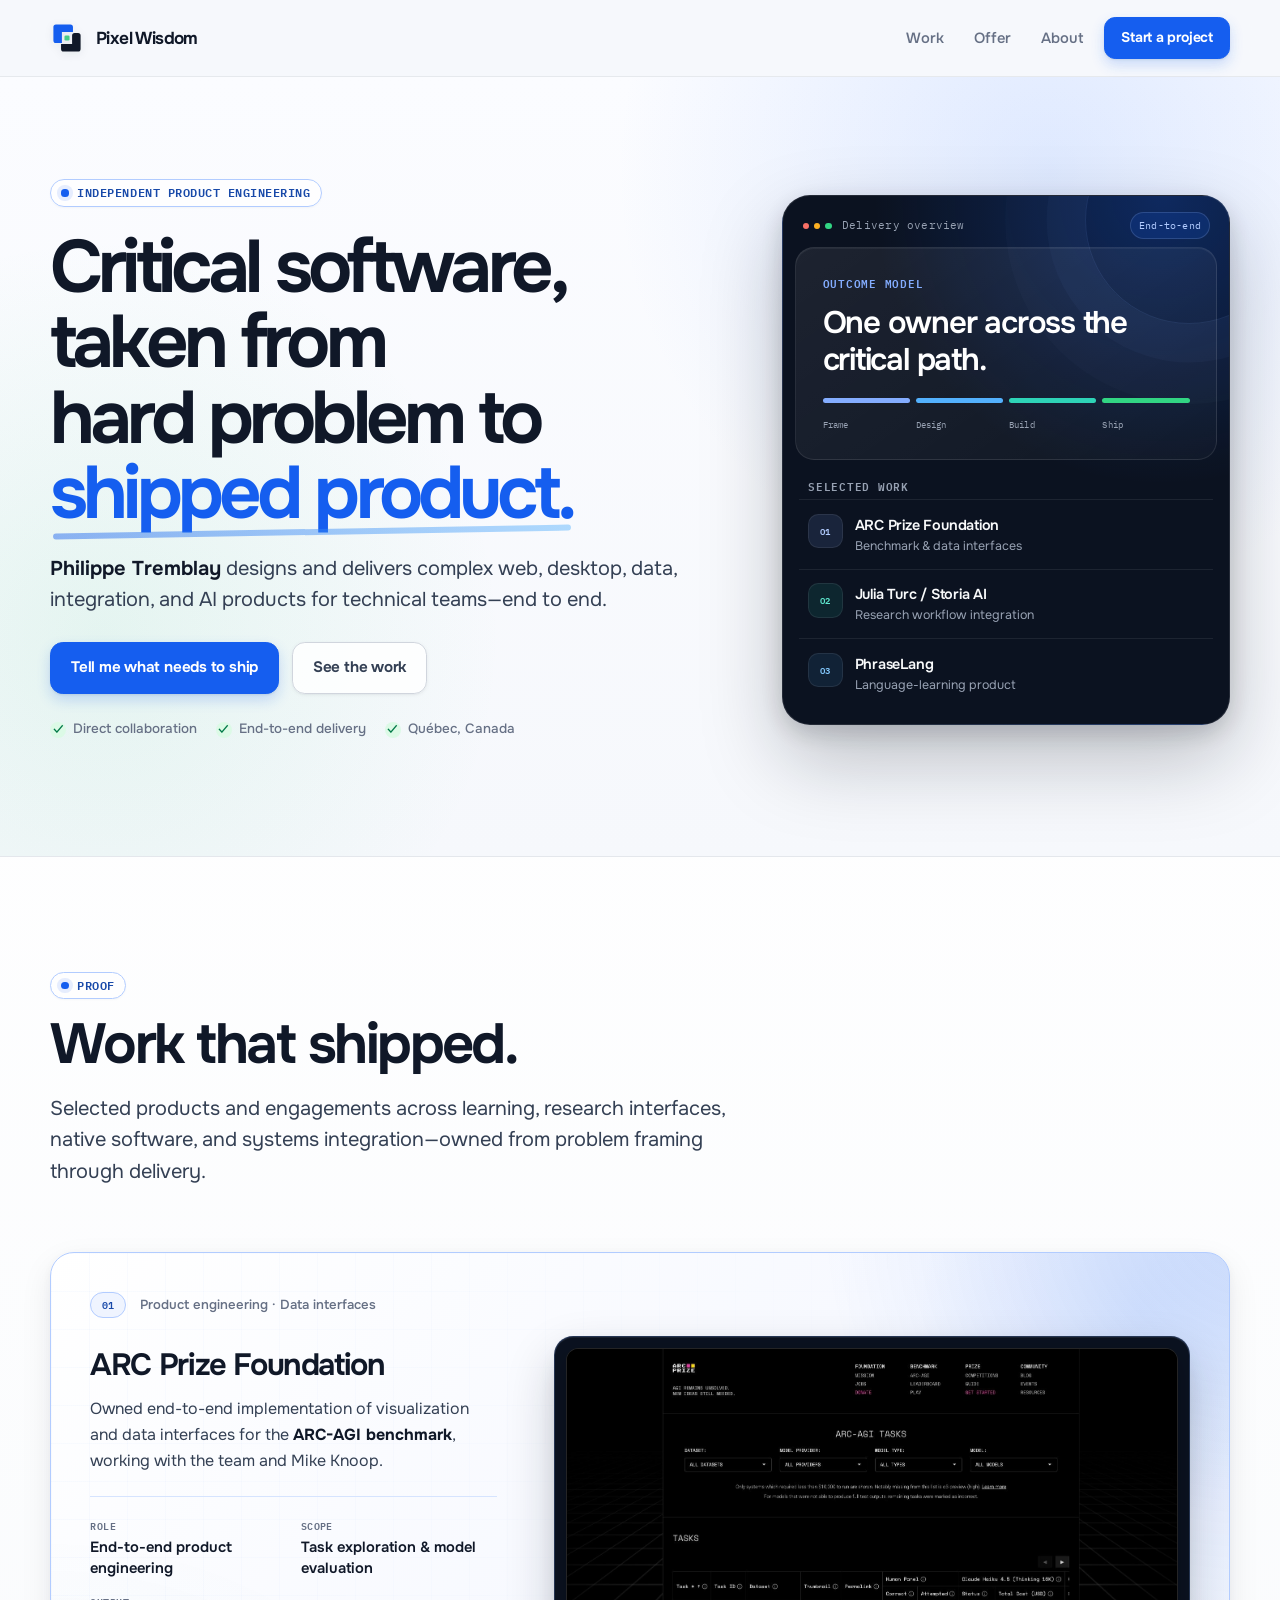
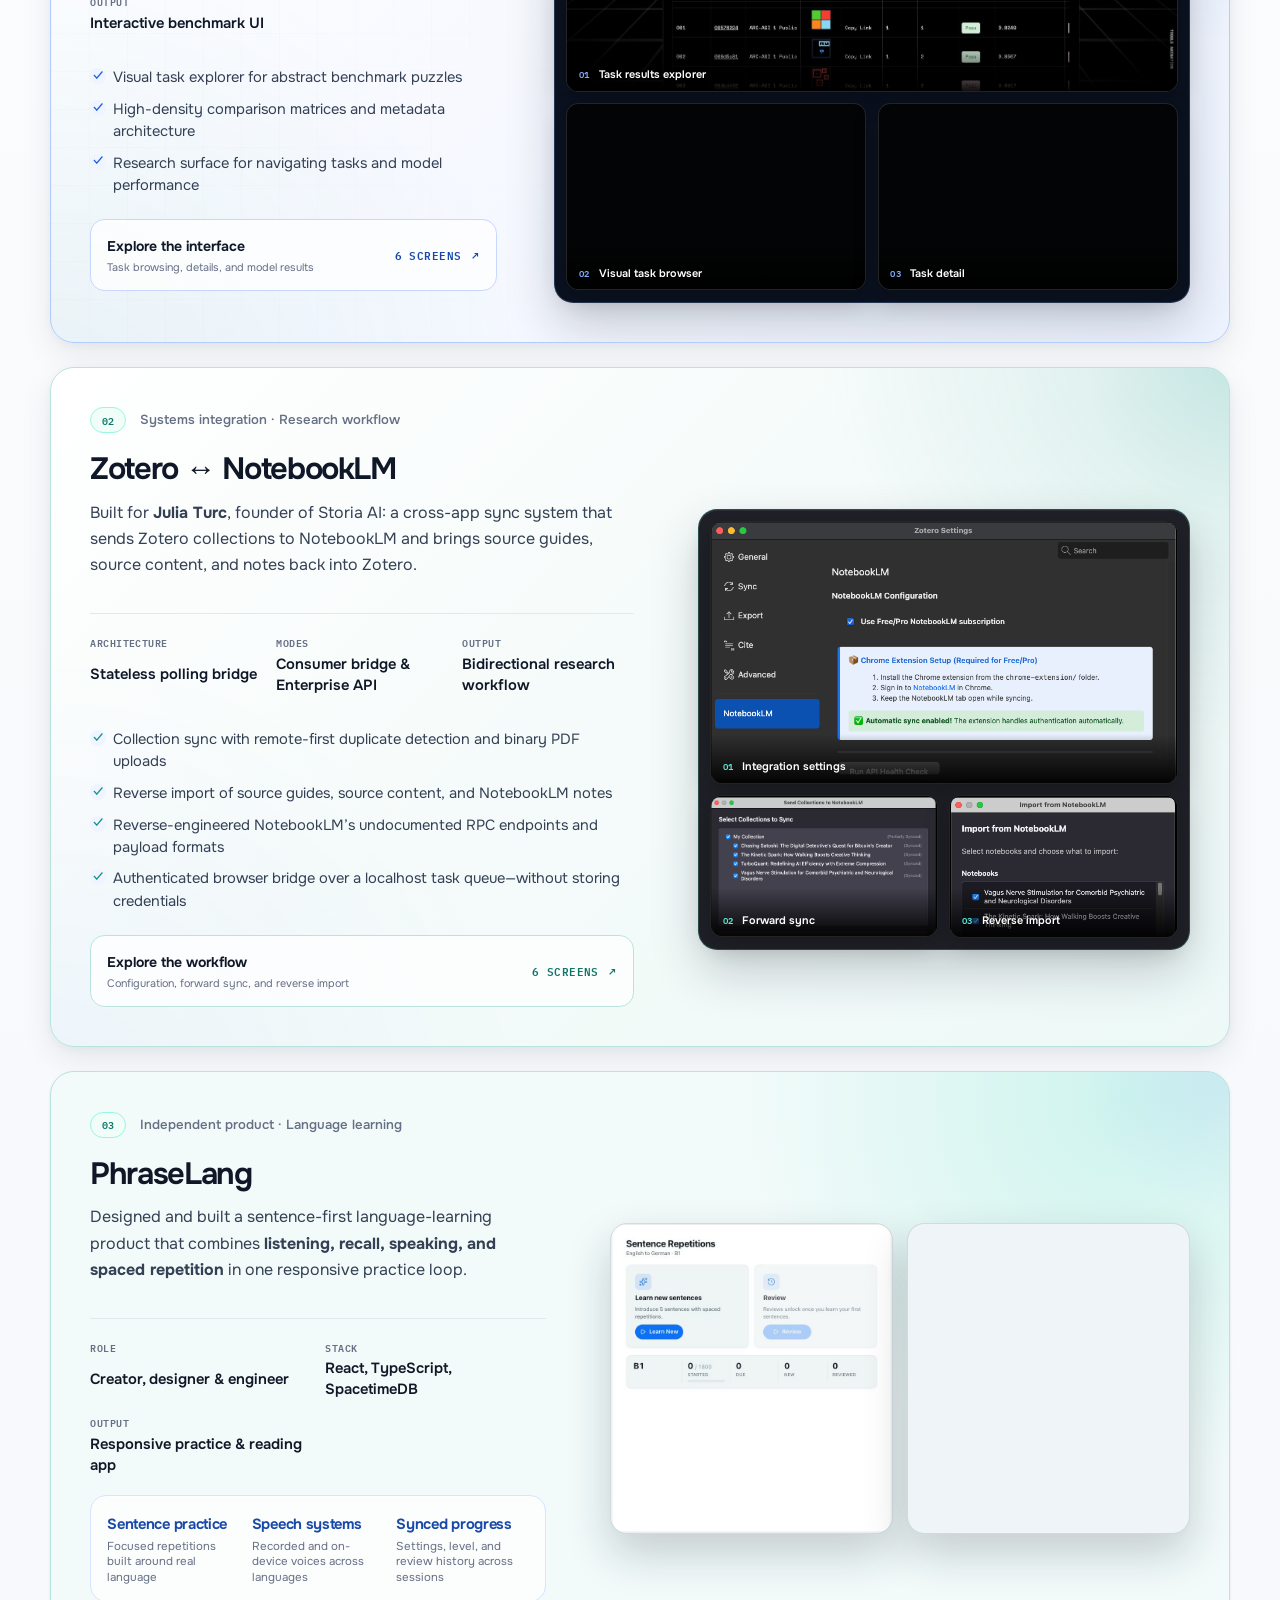
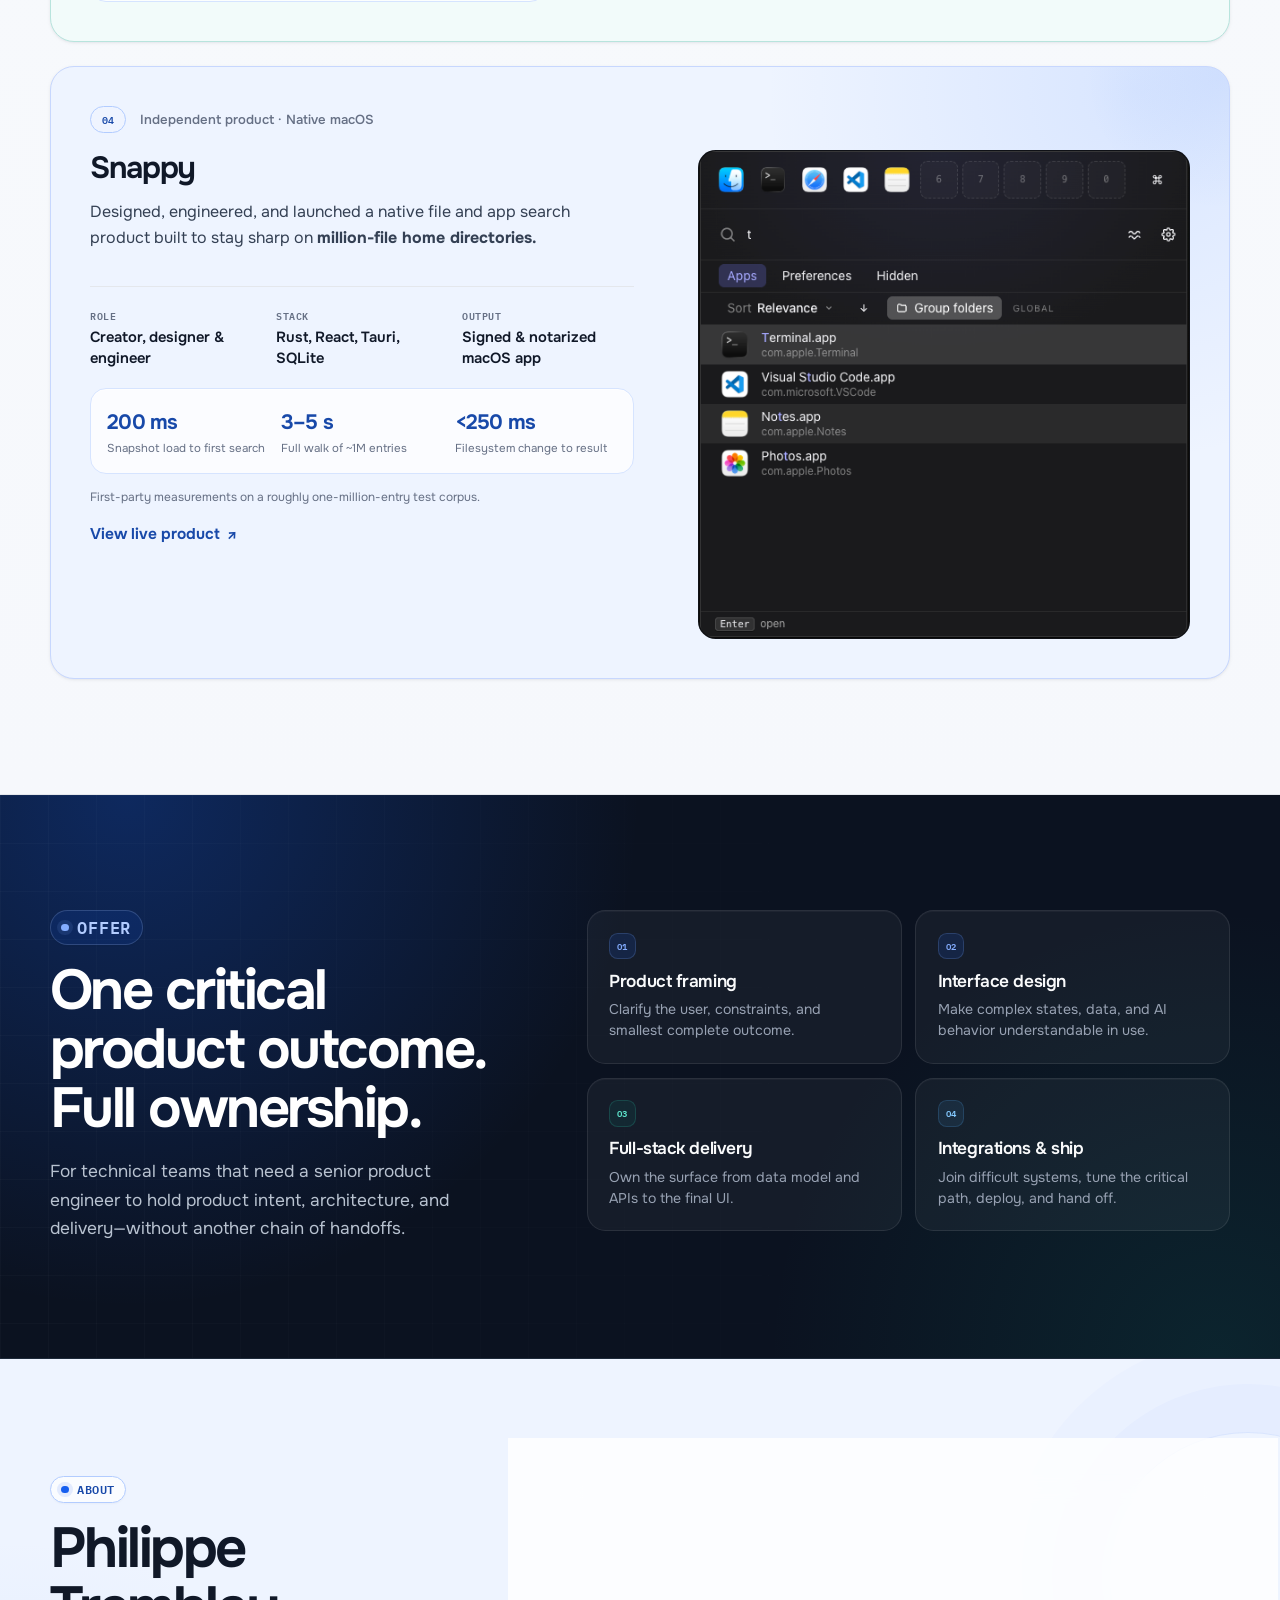
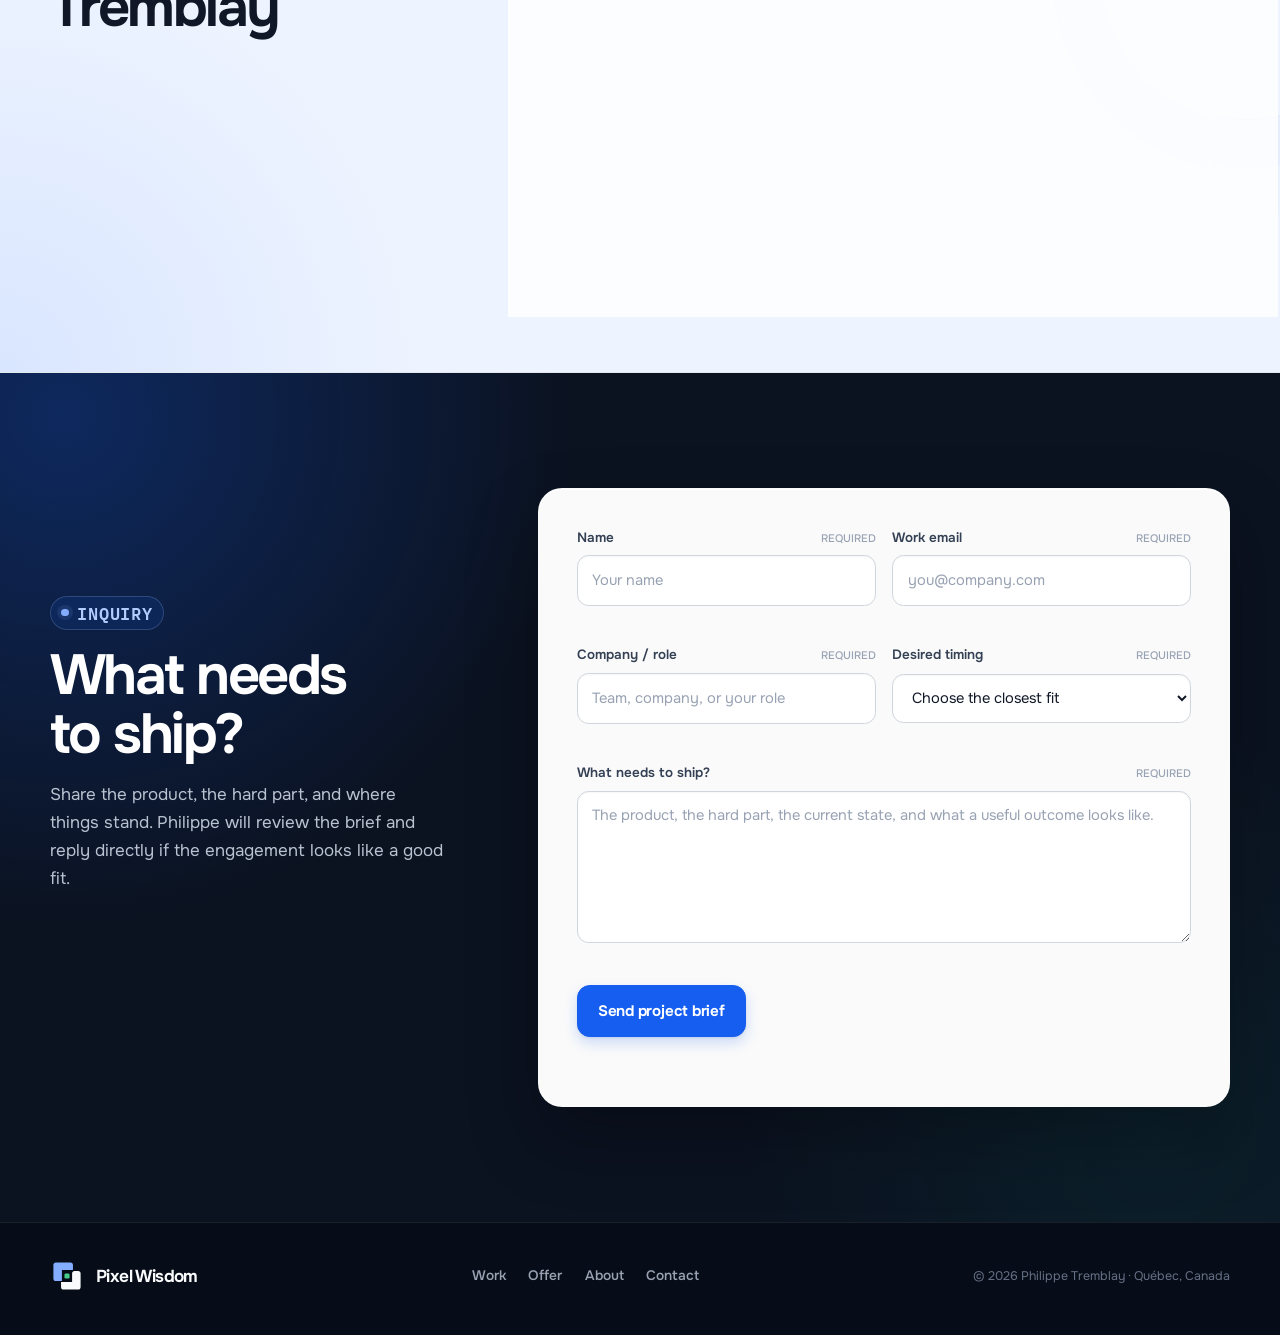
==== commit 0c5e9d6a: "Add Zotero NotebookLM project gallery" ====
--- a/index.html
+++ b/index.html
@@ -49,12 +49,12 @@
       href="https://fonts.googleapis.com/css2?family=IBM+Plex+Mono:wght@400;500;600&amp;family=Onest:wght@400;500;600;700&amp;display=swap"
       rel="stylesheet"
     >
-    <link rel="stylesheet" href="./assets/site.css?v=20260727i">
+    <link rel="stylesheet" href="./assets/site.css?v=20260727k">
 
     <script>
       document.documentElement.classList.add("js");
     </script>
-    <script src="./assets/site.js?v=20260727g" defer></script>
+    <script src="./assets/site.js?v=20260727k" defer></script>
 
     <script type="application/ld+json">
       {
@@ -244,7 +244,7 @@
                   <button
                     class="arc-gallery-cta"
                     type="button"
-                    data-arc-gallery-open
+                    data-gallery-open="arc"
                     data-gallery-index="0"
                     aria-haspopup="dialog"
                   >
@@ -260,7 +260,7 @@
                   <button
                     class="arc-showcase__shot arc-showcase__shot--hero"
                     type="button"
-                    data-arc-gallery-open
+                    data-gallery-open="arc"
                     data-gallery-index="0"
                     aria-label="Open ARC Prize gallery at the task results explorer"
                   >
@@ -281,7 +281,7 @@
                     <button
                       class="arc-showcase__shot"
                       type="button"
-                      data-arc-gallery-open
+                      data-gallery-open="arc"
                       data-gallery-index="1"
                       aria-label="Open ARC Prize gallery at the visual task browser"
                     >
@@ -301,7 +301,7 @@
                     <button
                       class="arc-showcase__shot"
                       type="button"
-                      data-arc-gallery-open
+                      data-gallery-open="arc"
                       data-gallery-index="2"
                       aria-label="Open ARC Prize gallery at the task detail interface"
                     >
@@ -323,7 +323,7 @@
               </div>
             </article>
 
-            <article class="project-card project-card--zotero" data-reveal>
+            <article class="project-card project-card--zotero project-card--featured" data-reveal>
               <div class="project-card__meta">
                 <span class="project-card__index">02</span>
                 <span class="project-card__type">Systems integration · Research workflow</span>
@@ -332,25 +332,112 @@
                 <div class="project-card__body">
                   <h3>Zotero ↔ NotebookLM</h3>
                   <p>
-                    Built for <strong>Julia Turc</strong>, founder of Storia AI: a bidirectional
-                    workflow connecting a research library in Zotero with Google NotebookLM.
+                    Built for <strong>Julia Turc</strong>, founder of Storia AI: a cross-app sync
+                    system that sends Zotero collections to NotebookLM and brings source guides,
+                    source content, and notes back into Zotero.
                   </p>
                   <dl class="fact-row">
                     <div>
-                      <dt>System</dt>
-                      <dd>Zotero plugin, browser extension, local bridge</dd>
+                      <dt>Architecture</dt>
+                      <dd>Stateless polling bridge</dd>
+                    </div>
+                    <div>
+                      <dt>Modes</dt>
+                      <dd>Consumer bridge &amp; Enterprise API</dd>
                     </div>
                     <div>
                       <dt>Output</dt>
                       <dd>Bidirectional research workflow</dd>
                     </div>
                   </dl>
+                  <ul class="bullet-proof">
+                    <li>Collection sync with remote-first duplicate detection and binary PDF uploads</li>
+                    <li>Reverse import of source guides, source content, and NotebookLM notes</li>
+                    <li>Reverse-engineered NotebookLM’s undocumented RPC endpoints and payload formats</li>
+                    <li>Authenticated browser bridge over a localhost task queue—without storing credentials</li>
+                  </ul>
+                  <button
+                    class="arc-gallery-cta arc-gallery-cta--zotero"
+                    type="button"
+                    data-gallery-open="zotero"
+                    data-gallery-index="0"
+                    aria-haspopup="dialog"
+                  >
+                    <span>
+                      <strong>Explore the workflow</strong>
+                      <small>Configuration, forward sync, and reverse import</small>
+                    </span>
+                    <span class="arc-gallery-cta__count">6 screens <span aria-hidden="true">↗</span></span>
+                  </button>
                 </div>
-                <ul class="bullet-proof">
-                  <li>Three-part bridge: plugin, authenticated browser context, local IPC</li>
-                  <li>Forward sync of source files and metadata into NotebookLM</li>
-                  <li>Reverse sync of generated notes back into the research library</li>
-                </ul>
+
+                <div
+                  class="arc-showcase zotero-showcase"
+                  aria-label="Selected Zotero NotebookLM workflow screens"
+                >
+                  <button
+                    class="arc-showcase__shot arc-showcase__shot--hero"
+                    type="button"
+                    data-gallery-open="zotero"
+                    data-gallery-index="0"
+                    aria-label="Open Zotero NotebookLM gallery at the integration settings"
+                  >
+                    <img
+                      src="./assets/projects/zotero-notebooklm/settings.png"
+                      width="803"
+                      height="631"
+                      loading="lazy"
+                      decoding="async"
+                      alt="Zotero NotebookLM settings showing automatic consumer bridge setup and sync options"
+                    >
+                    <span class="arc-showcase__label">
+                      <small>01</small>
+                      Integration settings
+                    </span>
+                  </button>
+                  <div class="arc-showcase__rail">
+                    <button
+                      class="arc-showcase__shot"
+                      type="button"
+                      data-gallery-open="zotero"
+                      data-gallery-index="1"
+                      aria-label="Open Zotero NotebookLM gallery at the collection sync dialog"
+                    >
+                      <img
+                        src="./assets/projects/zotero-notebooklm/send-collections.png"
+                        width="605"
+                        height="534"
+                        loading="lazy"
+                        decoding="async"
+                        alt="Zotero dialog for selecting collections and subcollections to sync to NotebookLM"
+                      >
+                      <span class="arc-showcase__label">
+                        <small>02</small>
+                        Forward sync
+                      </span>
+                    </button>
+                    <button
+                      class="arc-showcase__shot"
+                      type="button"
+                      data-gallery-open="zotero"
+                      data-gallery-index="2"
+                      aria-label="Open Zotero NotebookLM gallery at the notebook import dialog"
+                    >
+                      <img
+                        src="./assets/projects/zotero-notebooklm/import-notebooks.png"
+                        width="426"
+                        height="587"
+                        loading="lazy"
+                        decoding="async"
+                        alt="Zotero dialog for importing selected NotebookLM notebooks, source content, and notes"
+                      >
+                      <span class="arc-showcase__label">
+                        <small>03</small>
+                        Reverse import
+                      </span>
+                    </button>
+                  </div>
+                </div>
               </div>
             </article>
 
@@ -698,7 +785,8 @@
       class="arc-dialog"
       aria-labelledby="arc-gallery-title"
       aria-describedby="arc-gallery-caption"
-      data-arc-dialog
+      data-gallery-dialog
+      data-gallery-id="arc"
     >
       <div class="arc-dialog__shell">
         <header class="arc-dialog__header">
@@ -706,7 +794,7 @@
             <p class="arc-dialog__eyebrow">Selected interface work</p>
             <h2 id="arc-gallery-title">ARC Prize Foundation</h2>
           </div>
-          <button class="arc-dialog__close" type="button" data-arc-dialog-close>
+          <button class="arc-dialog__close" type="button" data-gallery-close>
             Close <span aria-hidden="true">×</span>
           </button>
         </header>
@@ -715,7 +803,7 @@
           <button
             class="arc-dialog__arrow arc-dialog__arrow--previous"
             type="button"
-            data-arc-dialog-previous
+            data-gallery-previous
             aria-label="Show previous screenshot"
           >
             <span aria-hidden="true">←</span>
@@ -728,14 +816,14 @@
                 width="1505"
                 height="844"
                 alt="ARC-AGI task results explorer with dataset and model filters above a dense evaluation table"
-                data-arc-dialog-image
+                data-gallery-image
               >
             </div>
             <figcaption class="arc-dialog__caption" id="arc-gallery-caption">
-              <span class="arc-dialog__position" data-arc-dialog-position aria-live="polite">01 / 06</span>
+              <span class="arc-dialog__position" data-gallery-position aria-live="polite">01 / 06</span>
               <span class="arc-dialog__caption-copy">
-                <strong data-arc-dialog-title>Task results explorer</strong>
-                <span data-arc-dialog-description>
+                <strong data-gallery-title>Task results explorer</strong>
+                <span data-gallery-description>
                   A filterable research surface for inspecting task-level model evaluations.
                 </span>
               </span>
@@ -745,7 +833,7 @@
           <button
             class="arc-dialog__arrow arc-dialog__arrow--next"
             type="button"
-            data-arc-dialog-next
+            data-gallery-next
             aria-label="Show next screenshot"
           >
             <span aria-hidden="true">→</span>
@@ -756,7 +844,7 @@
           <button
             class="arc-dialog__thumb"
             type="button"
-            data-arc-slide
+            data-gallery-slide
             data-src="./assets/projects/arc-prize/task-results-explorer.jpg"
             data-alt="ARC-AGI task results explorer with dataset and model filters above a dense evaluation table"
             data-title="Task results explorer"
@@ -777,7 +865,7 @@
           <button
             class="arc-dialog__thumb"
             type="button"
-            data-arc-slide
+            data-gallery-slide
             data-src="./assets/projects/arc-prize/task-browser.jpg"
             data-alt="ARC-AGI visual task browser showing a grid of colorful abstract reasoning puzzles"
             data-title="Visual task browser"
@@ -797,7 +885,7 @@
           <button
             class="arc-dialog__thumb"
             type="button"
-            data-arc-slide
+            data-gallery-slide
             data-src="./assets/projects/arc-prize/task-detail.jpg"
             data-alt="ARC-AGI task detail interface with dataset metadata, color mapping, and test item analysis"
             data-title="Task detail"
@@ -817,7 +905,7 @@
           <button
             class="arc-dialog__thumb"
             type="button"
-            data-arc-slide
+            data-gallery-slide
             data-src="./assets/projects/arc-prize/model-performance.jpg"
             data-alt="ARC-AGI model performance table comparing providers, model configurations, pass status, and cost"
             data-title="Model performance matrix"
@@ -837,7 +925,7 @@
           <button
             class="arc-dialog__thumb"
             type="button"
-            data-arc-slide
+            data-gallery-slide
             data-src="./assets/projects/arc-prize/evaluation-results.jpg"
             data-alt="ARC-AGI evaluation results table with puzzle thumbnails, pass and fail states, cost, and pagination"
             data-title="Evaluation results"
@@ -857,7 +945,7 @@
           <button
             class="arc-dialog__thumb"
             type="button"
-            data-arc-slide
+            data-gallery-slide
             data-src="./assets/projects/arc-prize/test-item.jpg"
             data-alt="ARC-AGI test item analysis showing grid size, colors, background, fill ratio, and output reveal control"
             data-title="Test item analysis"
@@ -877,5 +965,190 @@
         </div>
       </div>
     </dialog>
+
+    <dialog
+      class="arc-dialog arc-dialog--zotero"
+      aria-labelledby="zotero-gallery-title"
+      aria-describedby="zotero-gallery-caption"
+      data-gallery-dialog
+      data-gallery-id="zotero"
+    >
+      <div class="arc-dialog__shell">
+        <header class="arc-dialog__header">
+          <div>
+            <p class="arc-dialog__eyebrow">Selected workflow</p>
+            <h2 id="zotero-gallery-title">Zotero ↔ NotebookLM</h2>
+          </div>
+          <button class="arc-dialog__close" type="button" data-gallery-close>
+            Close <span aria-hidden="true">×</span>
+          </button>
+        </header>
+
+        <div class="arc-dialog__stage">
+          <button
+            class="arc-dialog__arrow arc-dialog__arrow--previous"
+            type="button"
+            data-gallery-previous
+            aria-label="Show previous screenshot"
+          >
+            <span aria-hidden="true">←</span>
+          </button>
+
+          <figure class="arc-dialog__figure">
+            <div class="arc-dialog__image-frame">
+              <img
+                src="./assets/projects/zotero-notebooklm/settings.png"
+                width="803"
+                height="631"
+                alt="Zotero NotebookLM settings showing automatic consumer bridge setup and sync options"
+                data-gallery-image
+              >
+            </div>
+            <figcaption class="arc-dialog__caption" id="zotero-gallery-caption">
+              <span class="arc-dialog__position" data-gallery-position aria-live="polite">01 / 06</span>
+              <span class="arc-dialog__caption-copy">
+                <strong data-gallery-title>Integration configuration</strong>
+                <span data-gallery-description>
+                  Consumer bridge setup, health checks, and sync behavior in one Zotero preferences surface.
+                </span>
+              </span>
+            </figcaption>
+          </figure>
+
+          <button
+            class="arc-dialog__arrow arc-dialog__arrow--next"
+            type="button"
+            data-gallery-next
+            aria-label="Show next screenshot"
+          >
+            <span aria-hidden="true">→</span>
+          </button>
+        </div>
+
+        <div class="arc-dialog__thumbs" aria-label="Choose a Zotero NotebookLM screenshot">
+          <button
+            class="arc-dialog__thumb"
+            type="button"
+            data-gallery-slide
+            data-src="./assets/projects/zotero-notebooklm/settings.png"
+            data-alt="Zotero NotebookLM settings showing automatic consumer bridge setup and sync options"
+            data-title="Integration configuration"
+            data-description="Consumer bridge setup, health checks, and sync behavior in one Zotero preferences surface."
+            aria-label="Show screenshot 1: Integration configuration"
+            aria-current="true"
+          >
+            <span>01</span>
+            <img
+              src="./assets/projects/zotero-notebooklm/settings.png"
+              width="803"
+              height="631"
+              loading="lazy"
+              decoding="async"
+              alt=""
+            >
+          </button>
+          <button
+            class="arc-dialog__thumb"
+            type="button"
+            data-gallery-slide
+            data-src="./assets/projects/zotero-notebooklm/send-collections.png"
+            data-alt="Zotero dialog for selecting collections and subcollections to sync to NotebookLM"
+            data-title="Collection sync"
+            data-description="Select collections and subcollections, inspect sync state, and choose flat or hierarchical notebook output."
+            aria-label="Show screenshot 2: Collection sync"
+          >
+            <span>02</span>
+            <img
+              src="./assets/projects/zotero-notebooklm/send-collections.png"
+              width="605"
+              height="534"
+              loading="lazy"
+              decoding="async"
+              alt=""
+            >
+          </button>
+          <button
+            class="arc-dialog__thumb"
+            type="button"
+            data-gallery-slide
+            data-src="./assets/projects/zotero-notebooklm/import-notebooks.png"
+            data-alt="Zotero dialog for importing selected NotebookLM notebooks, source content, and notes"
+            data-title="Reverse import"
+            data-description="Select NotebookLM notebooks and bring source guides, original content, and notes back into Zotero."
+            aria-label="Show screenshot 3: Reverse import"
+          >
+            <span>03</span>
+            <img
+              src="./assets/projects/zotero-notebooklm/import-notebooks.png"
+              width="426"
+              height="587"
+              loading="lazy"
+              decoding="async"
+              alt=""
+            >
+          </button>
+          <button
+            class="arc-dialog__thumb"
+            type="button"
+            data-gallery-slide
+            data-src="./assets/projects/zotero-notebooklm/browser-bridge.png"
+            data-alt="Zotero NotebookLM Chrome extension popup confirming the authenticated browser bridge is ready"
+            data-title="Authenticated browser bridge"
+            data-description="A compact extension status surface confirms the active NotebookLM session before sync begins."
+            aria-label="Show screenshot 4: Authenticated browser bridge"
+          >
+            <span>04</span>
+            <img
+              src="./assets/projects/zotero-notebooklm/browser-bridge.png"
+              width="323"
+              height="375"
+              loading="lazy"
+              decoding="async"
+              alt=""
+            >
+          </button>
+          <button
+            class="arc-dialog__thumb"
+            type="button"
+            data-gallery-slide
+            data-src="./assets/projects/zotero-notebooklm/sending-progress.png"
+            data-alt="Zotero progress dialog while sending a collection and source to NotebookLM"
+            data-title="Forward sync progress"
+            data-description="Live notebook, source, skipped-item, and error counts make long-running uploads inspectable."
+            aria-label="Show screenshot 5: Forward sync progress"
+          >
+            <span>05</span>
+            <img
+              src="./assets/projects/zotero-notebooklm/sending-progress.png"
+              width="461"
+              height="238"
+              loading="lazy"
+              decoding="async"
+              alt=""
+            >
+          </button>
+          <button
+            class="arc-dialog__thumb"
+            type="button"
+            data-gallery-slide
+            data-src="./assets/projects/zotero-notebooklm/importing-progress.png"
+            data-alt="Zotero progress dialog while importing notebook sources from NotebookLM"
+            data-title="Reverse import progress"
+            data-description="Per-notebook source processing and outcome counts keep reverse sync transparent."
+            aria-label="Show screenshot 6: Reverse import progress"
+          >
+            <span>06</span>
+            <img
+              src="./assets/projects/zotero-notebooklm/importing-progress.png"
+              width="456"
+              height="232"
+              loading="lazy"
+              decoding="async"
+              alt=""
+            >
+          </button>
+        </div>
+      </div>
+    </dialog>
   </body>
 </html>
--- a/assets/site.css
+++ b/assets/site.css
@@ -954,6 +954,20 @@
   border-color: #7bd7c9;
 }
 
+.project-card--zotero.project-card--featured {
+  border-color: #b8e4dd;
+  background:
+    radial-gradient(circle at 102% -8%, rgba(14, 147, 132, 0.14), transparent 27rem),
+    radial-gradient(circle at 0% 112%, rgba(21, 94, 239, 0.05), transparent 30rem),
+    linear-gradient(135deg, #ffffff 0%, #f5fbfa 48%, #edf9f7 100%);
+  box-shadow: var(--shadow-md);
+}
+
+.project-card--zotero.project-card--featured:hover {
+  border-color: #7bd7c9;
+  box-shadow: var(--shadow-lg);
+}
+
 .project-card--arc.project-card--featured {
   --card-accent: var(--accent);
   border-color: #b2ccff;
@@ -1271,6 +1285,19 @@
   transform: translate(2px, -2px);
 }
 
+.arc-gallery-cta--zotero {
+  border-color: #b8e4dd;
+}
+
+.arc-gallery-cta--zotero:hover {
+  border-color: #7bd7c9;
+  background: #f0fdf9;
+}
+
+.arc-gallery-cta--zotero .arc-gallery-cta__count {
+  color: #107569;
+}
+
 .arc-showcase {
   position: relative;
   z-index: 1;
@@ -1362,6 +1389,19 @@
   letter-spacing: 0.05em;
 }
 
+.zotero-showcase {
+  border-color: rgba(94, 234, 212, 0.22);
+  background: #202128;
+}
+
+.zotero-showcase .arc-showcase__shot:hover::after {
+  border-color: rgba(94, 234, 212, 0.78);
+}
+
+.zotero-showcase .arc-showcase__label small {
+  color: #5eead4;
+}
+
 .fact-row {
   position: relative;
   z-index: 1;
@@ -1513,17 +1553,9 @@
   }
 
   .project-card__split--zotero {
-    grid-template-columns: minmax(0, 1.05fr) minmax(19rem, 0.95fr);
+    grid-template-columns: minmax(19rem, 0.78fr) minmax(0, 1.22fr);
     align-items: center;
-    gap: clamp(2.5rem, 7vw, 5.5rem);
-  }
-
-  .project-card__split--zotero > .bullet-proof {
-    margin-top: 0;
-    padding: 1.25rem;
-    border: 1px solid #ccece7;
-    border-radius: 1rem;
-    background: #f5fcfb;
+    gap: clamp(2.25rem, 4.5vw, 4rem);
   }
 
   .project-card--phraselang .project-card__split {
@@ -1822,6 +1854,51 @@
   object-position: center top;
 }
 
+.arc-dialog--zotero {
+  border-color: #b8e4dd;
+}
+
+.arc-dialog--zotero :focus-visible {
+  outline-color: rgba(14, 147, 132, 0.7);
+}
+
+.arc-dialog--zotero .arc-dialog__eyebrow,
+.arc-dialog--zotero .arc-dialog__position {
+  color: #107569;
+}
+
+.arc-dialog--zotero .arc-dialog__stage {
+  background:
+    radial-gradient(circle at 50% 20%, rgba(14, 147, 132, 0.11), transparent 34rem),
+    linear-gradient(180deg, #f0f9f7, #f8fafc);
+}
+
+.arc-dialog--zotero .arc-dialog__image-frame {
+  border-color: #b7c9c6;
+  background: #202128;
+}
+
+.arc-dialog--zotero .arc-dialog__arrow {
+  border-color: #99e6dc;
+  color: #107569;
+}
+
+.arc-dialog--zotero .arc-dialog__arrow:hover,
+.arc-dialog--zotero .arc-dialog__close:hover {
+  border-color: #5bc8b8;
+  background: #f0fdf9;
+  color: #107569;
+}
+
+.arc-dialog--zotero .arc-dialog__thumb:hover,
+.arc-dialog--zotero .arc-dialog__thumb[aria-current="true"] {
+  border-color: #5bc8b8;
+}
+
+.arc-dialog--zotero .arc-dialog__thumb[aria-current="true"] {
+  box-shadow: 0 0 0 1px rgba(14, 147, 132, 0.28);
+}
+
 /* Offer */
 
 .offer {
@@ -2429,6 +2506,10 @@
   .arc-dialog__thumbs {
     padding: 0.65rem 0.75rem 0.8rem;
   }
+
+  .arc-dialog--zotero .arc-dialog__arrow {
+    border-color: #99e6dc;
+  }
 }
 
 @media (max-width: 520px) {
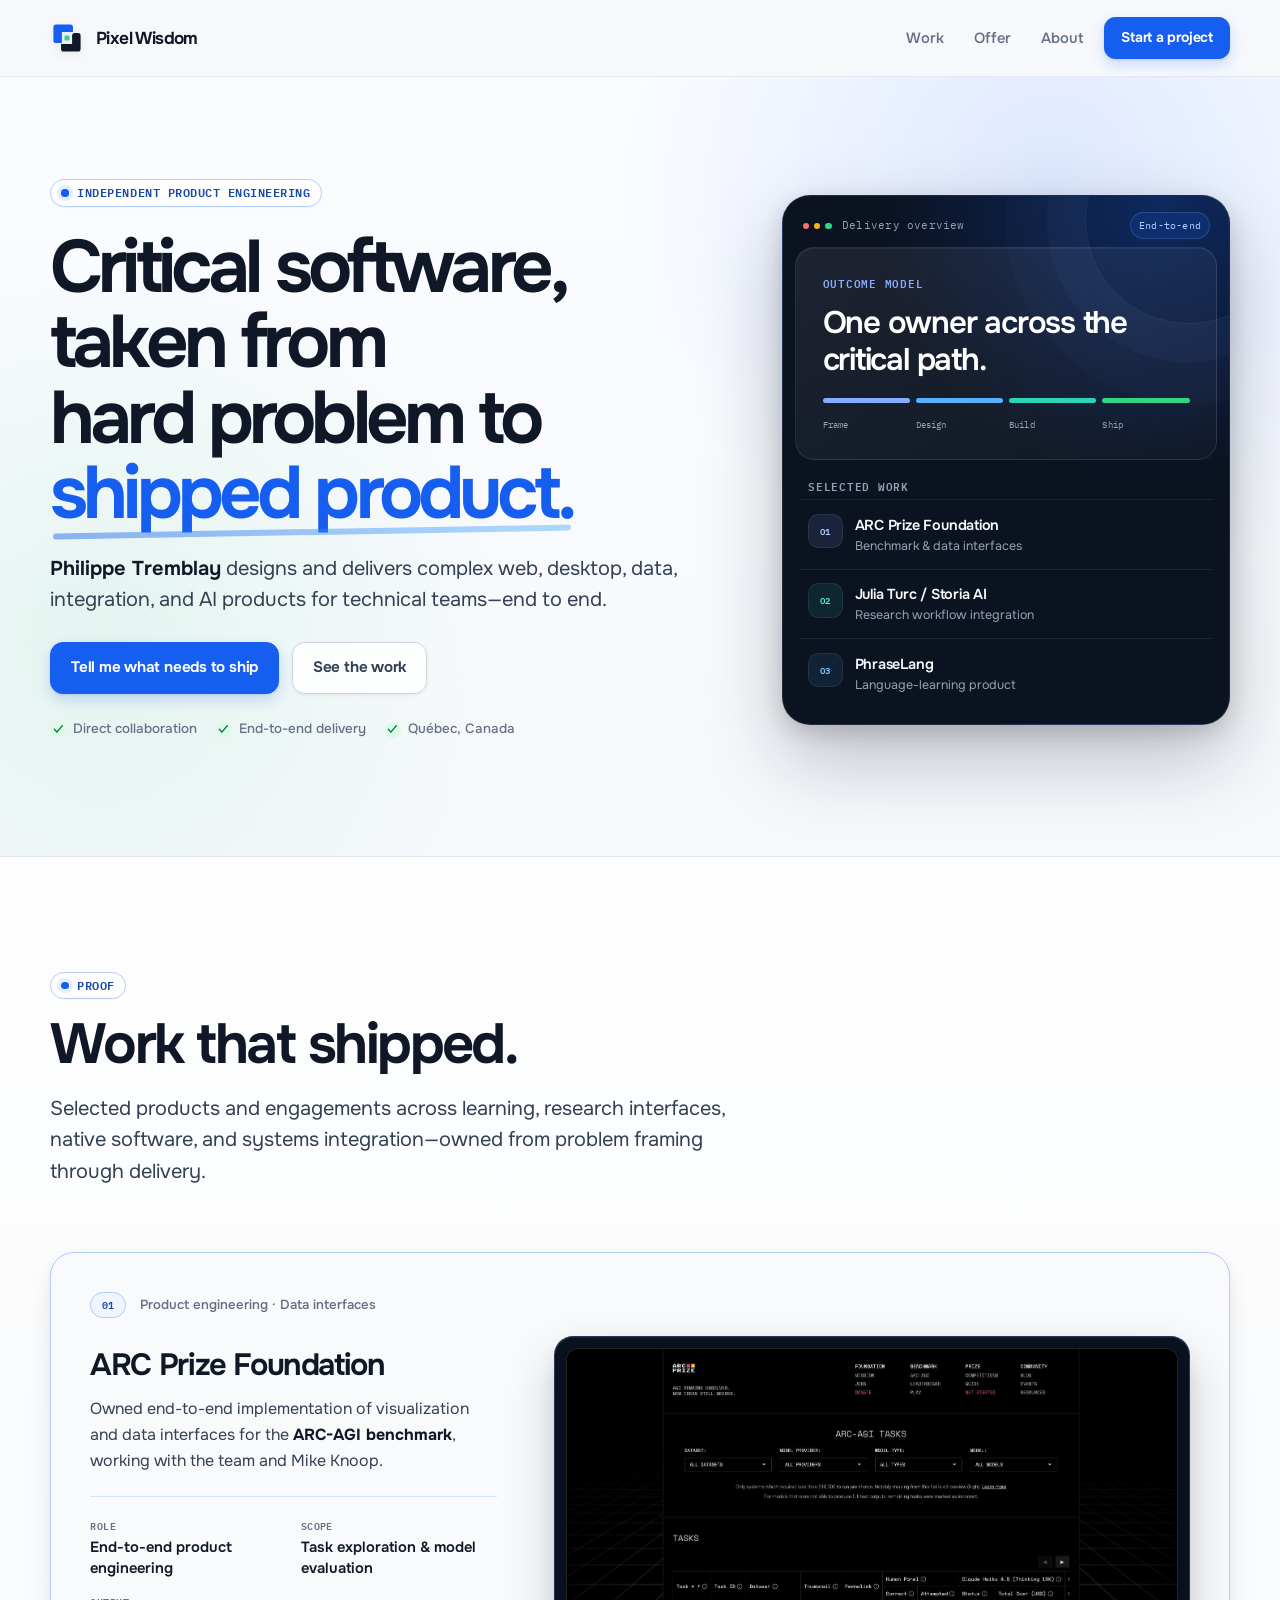
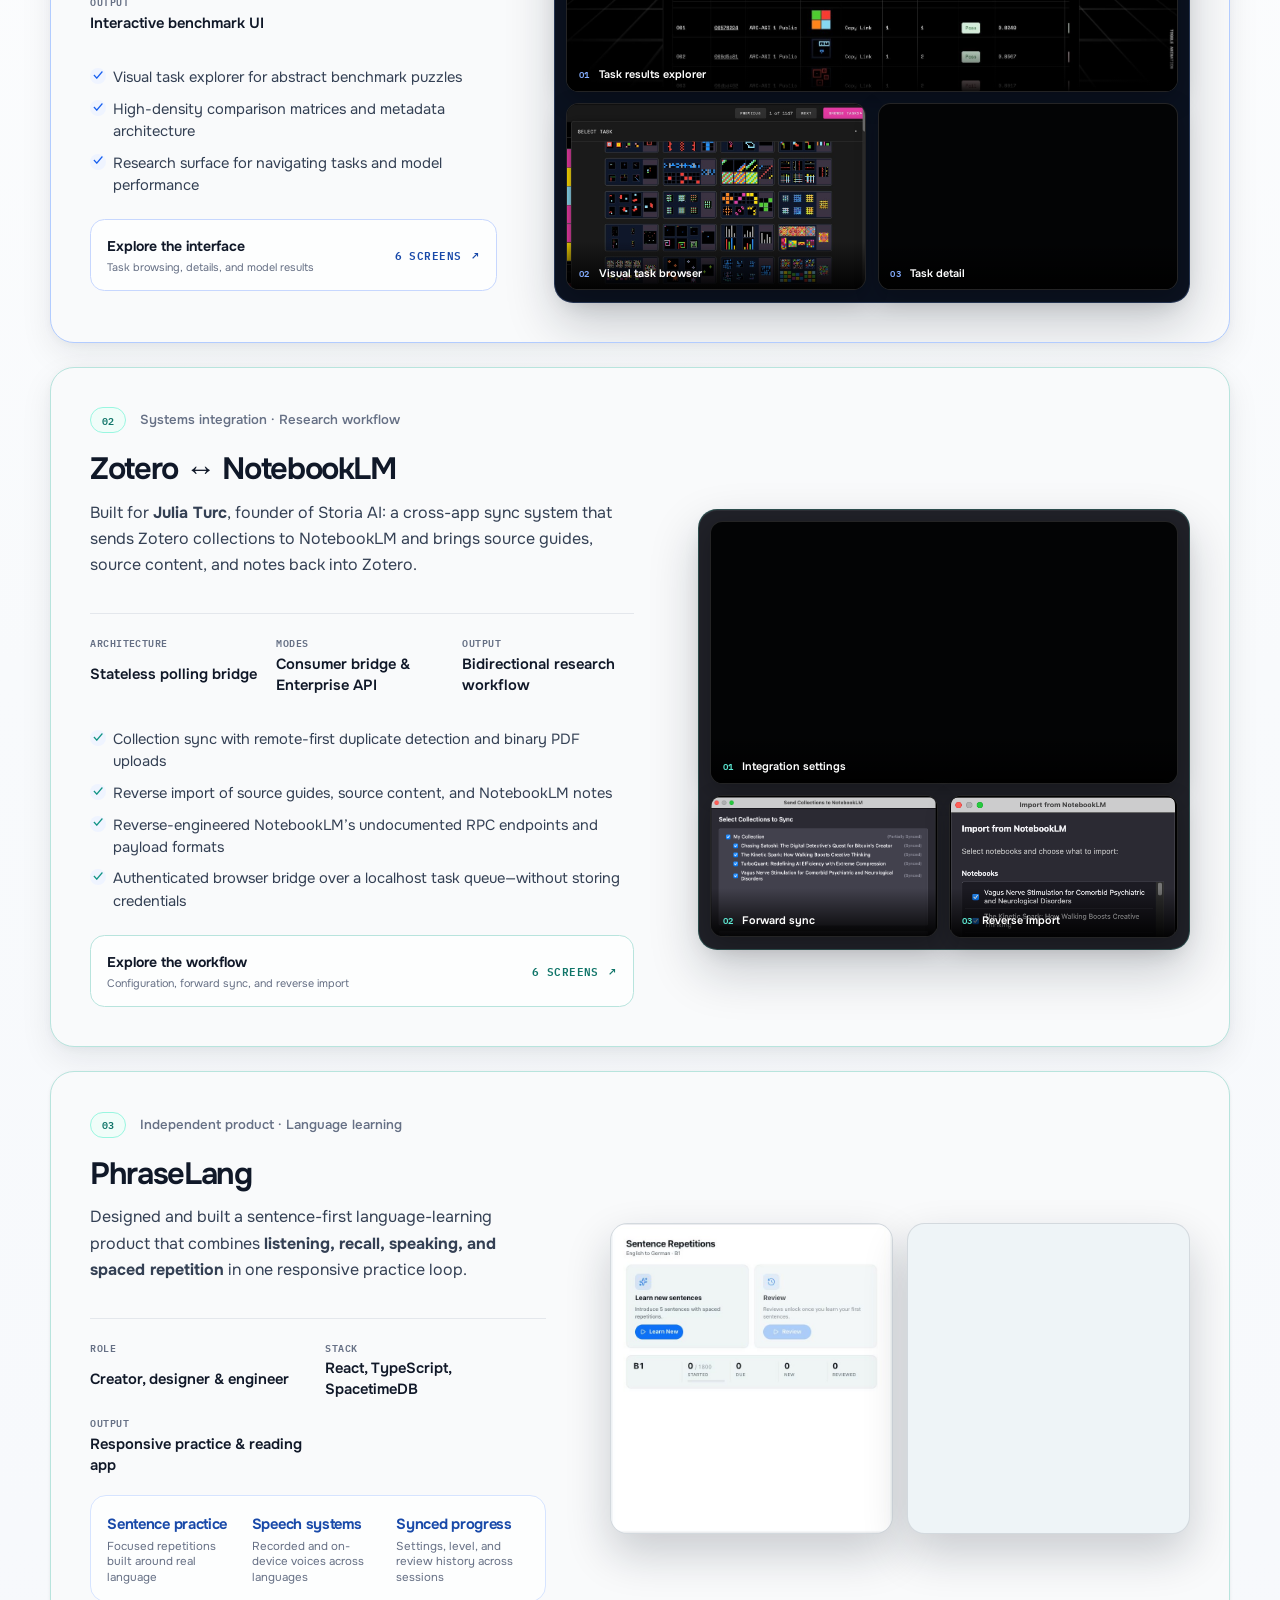
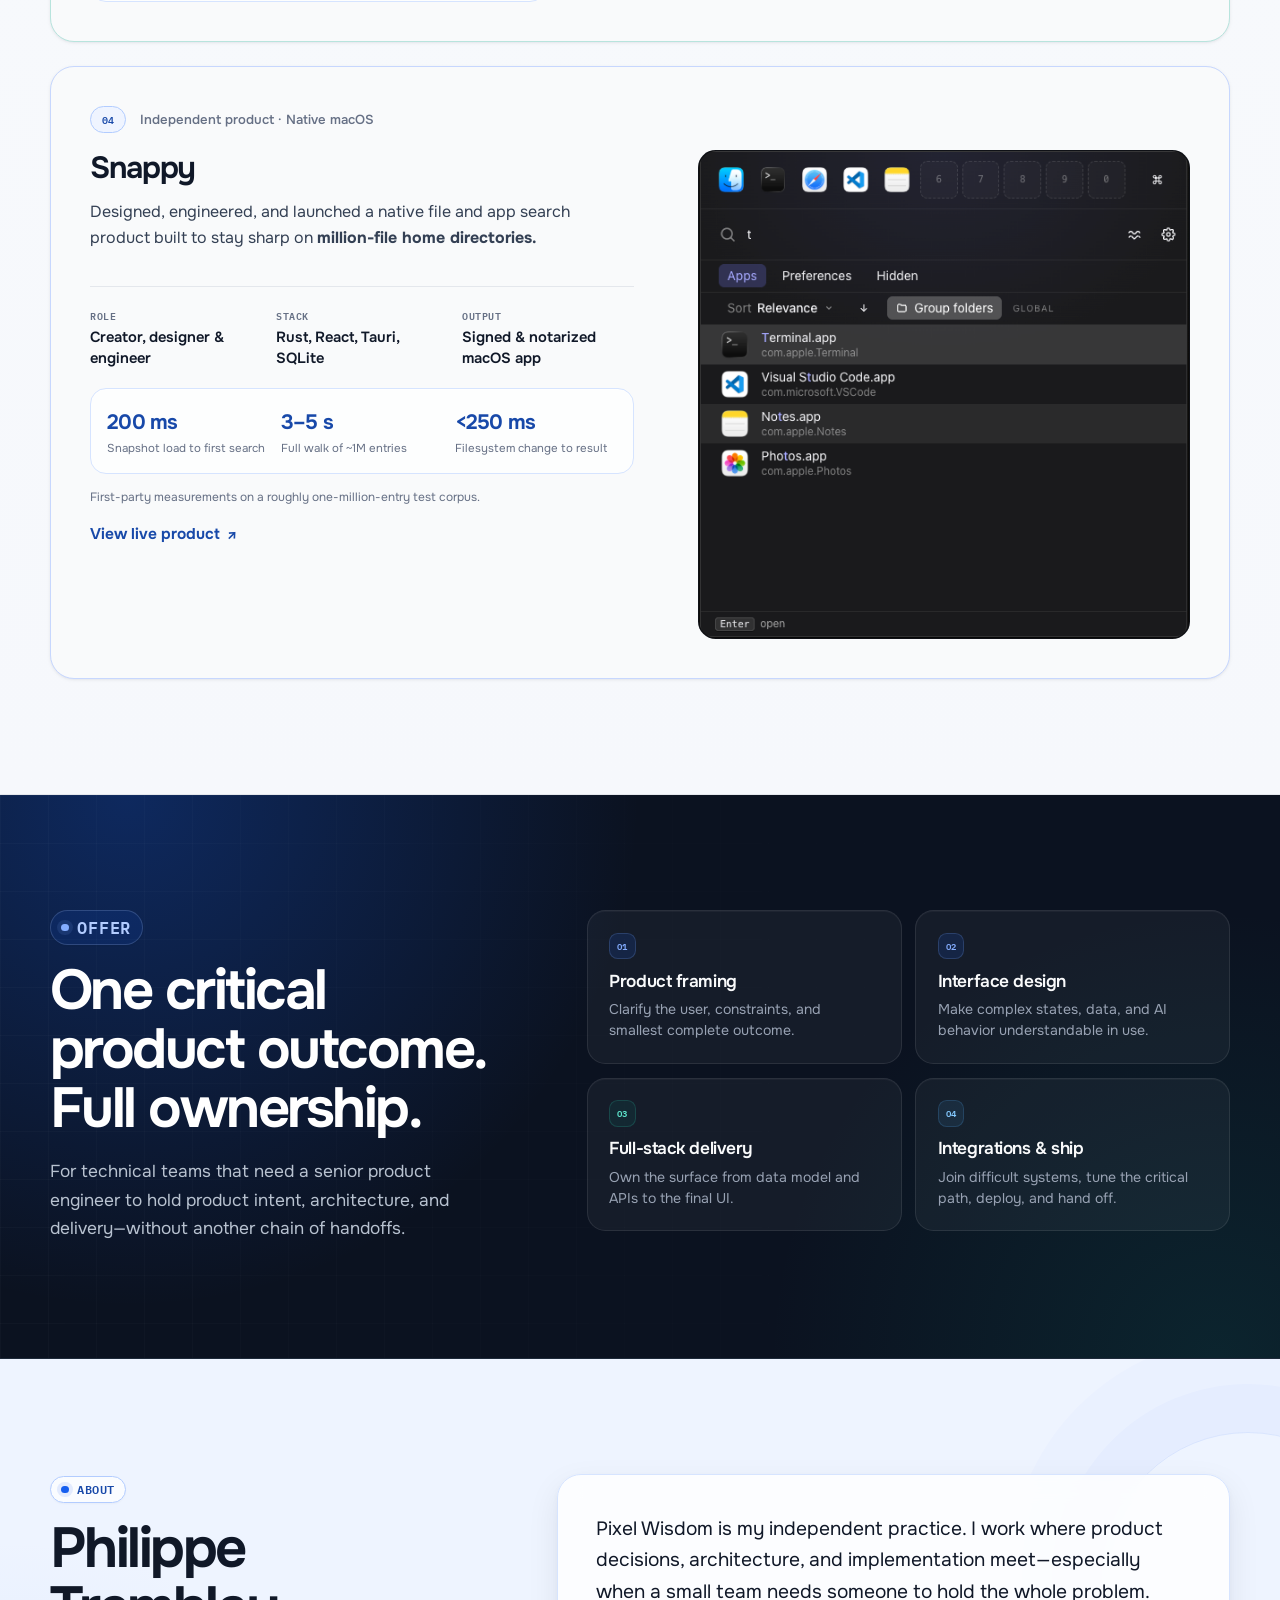
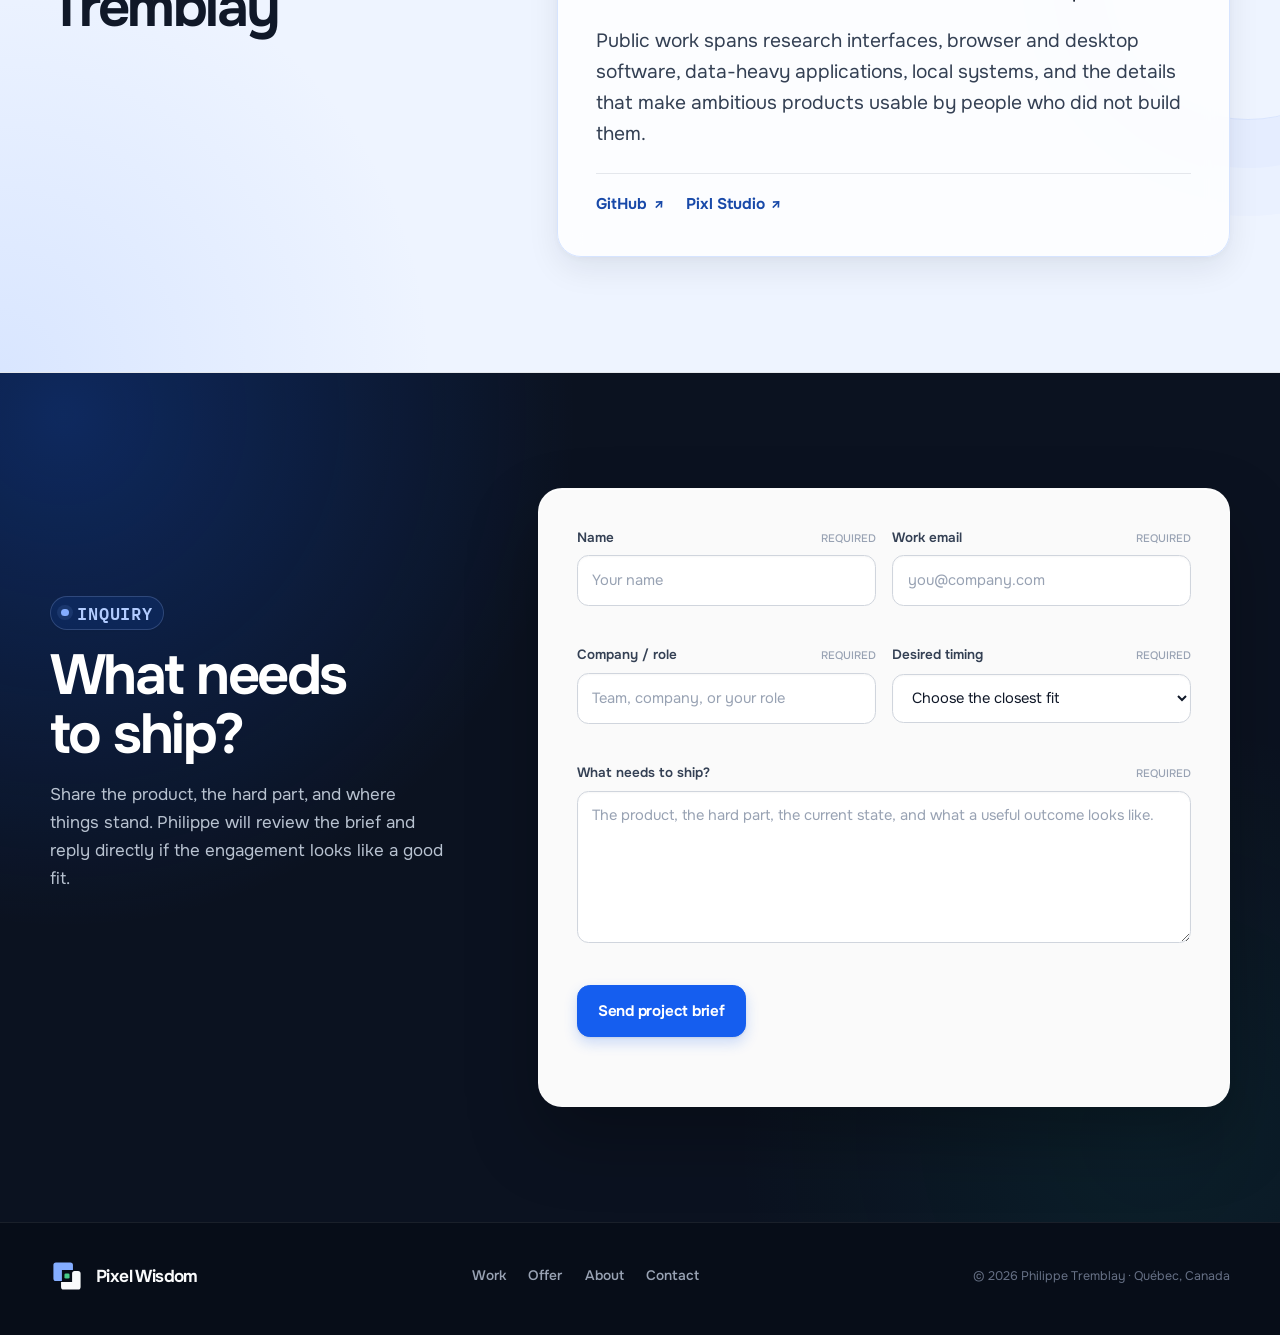
==== commit ff06f2fe: "Simplify project card backgrounds" ====
--- a/index.html
+++ b/index.html
@@ -49,7 +49,7 @@
       href="https://fonts.googleapis.com/css2?family=IBM+Plex+Mono:wght@400;500;600&amp;family=Onest:wght@400;500;600;700&amp;display=swap"
       rel="stylesheet"
     >
-    <link rel="stylesheet" href="./assets/site.css?v=20260727k">
+    <link rel="stylesheet" href="./assets/site.css?v=20260804a">
 
     <script>
       document.documentElement.classList.add("js");
--- a/assets/site.css
+++ b/assets/site.css
@@ -897,7 +897,7 @@
   overflow: hidden;
   border: 1px solid var(--border);
   border-radius: var(--radius);
-  background: rgba(255, 255, 255, 0.94);
+  background: var(--surface-subtle);
   box-shadow: var(--shadow-sm);
   transition:
     border-color 0.22s ease,
@@ -916,7 +916,8 @@
   width: 17rem;
   height: 17rem;
   border-radius: 50%;
-  background: radial-gradient(circle, rgba(21, 94, 239, 0.075), transparent 70%);
+  display: none;
+  background: none;
   content: "";
   pointer-events: none;
 }
@@ -933,9 +934,7 @@
 
 .project-card--featured {
   border-color: #c7d7fe;
-  background:
-    radial-gradient(circle at 92% 4%, rgba(132, 173, 255, 0.2), transparent 23rem),
-    var(--surface-blue);
+  background: var(--surface-subtle);
 }
 
 .project-card--featured:hover {
@@ -945,9 +944,7 @@
 .project-card--phraselang {
   --card-accent: var(--cyan);
   border-color: #b8e4dd;
-  background:
-    radial-gradient(circle at 91% 5%, rgba(46, 211, 183, 0.18), transparent 24rem),
-    #f2fbfa;
+  background: var(--surface-subtle);
 }
 
 .project-card--phraselang:hover {
@@ -956,10 +953,7 @@
 
 .project-card--zotero.project-card--featured {
   border-color: #b8e4dd;
-  background:
-    radial-gradient(circle at 102% -8%, rgba(14, 147, 132, 0.14), transparent 27rem),
-    radial-gradient(circle at 0% 112%, rgba(21, 94, 239, 0.05), transparent 30rem),
-    linear-gradient(135deg, #ffffff 0%, #f5fbfa 48%, #edf9f7 100%);
+  background: var(--surface-subtle);
   box-shadow: var(--shadow-md);
 }
 
@@ -971,10 +965,7 @@
 .project-card--arc.project-card--featured {
   --card-accent: var(--accent);
   border-color: #b2ccff;
-  background:
-    radial-gradient(circle at 102% -6%, rgba(21, 94, 239, 0.15), transparent 27rem),
-    radial-gradient(circle at 0% 110%, rgba(14, 147, 132, 0.07), transparent 30rem),
-    linear-gradient(135deg, #ffffff 0%, #f7f9ff 46%, #eef4ff 100%);
+  background: var(--surface-subtle);
   color: var(--ink);
   box-shadow: var(--shadow-md);
 }
@@ -982,9 +973,8 @@
 .project-card--arc::before {
   position: absolute;
   inset: 0;
-  background-image:
-    linear-gradient(rgba(21, 94, 239, 0.035) 1px, transparent 1px),
-    linear-gradient(90deg, rgba(21, 94, 239, 0.035) 1px, transparent 1px);
+  display: none;
+  background-image: none;
   background-size: 38px 38px;
   content: "";
   pointer-events: none;
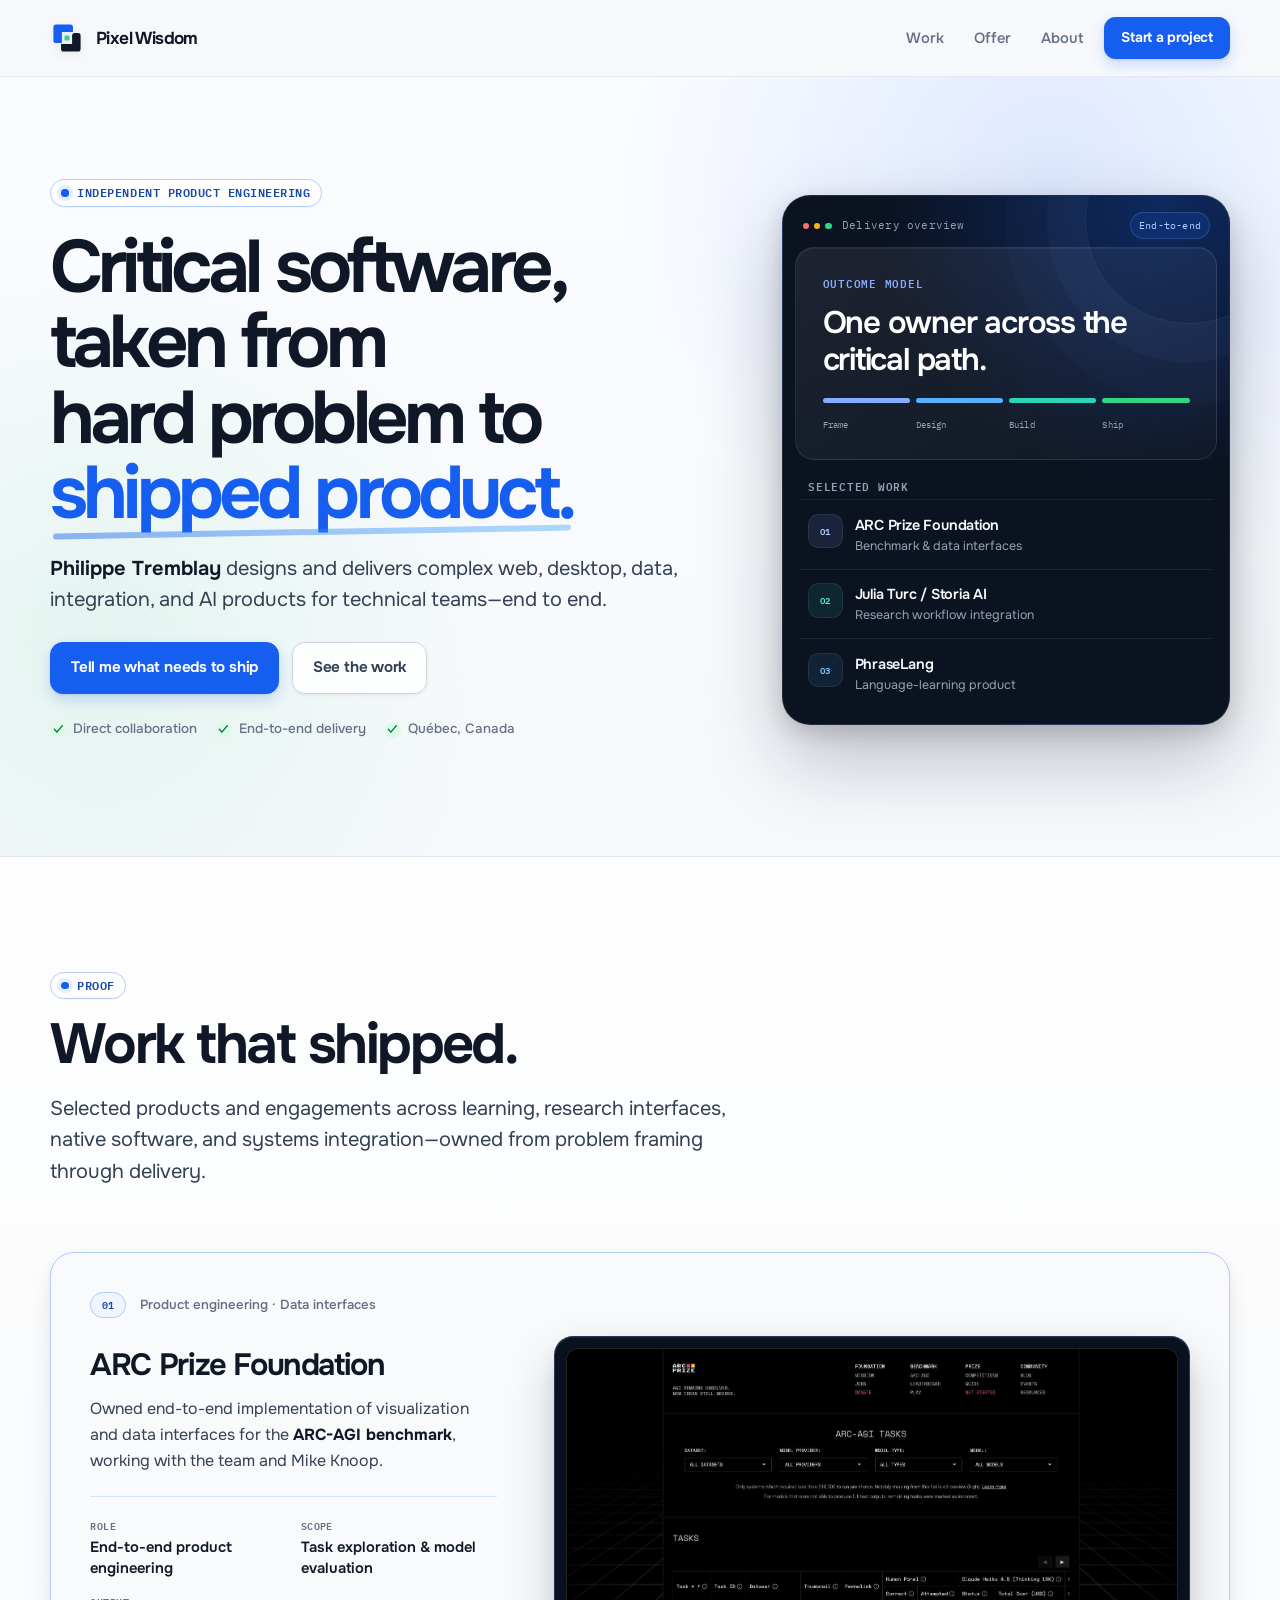
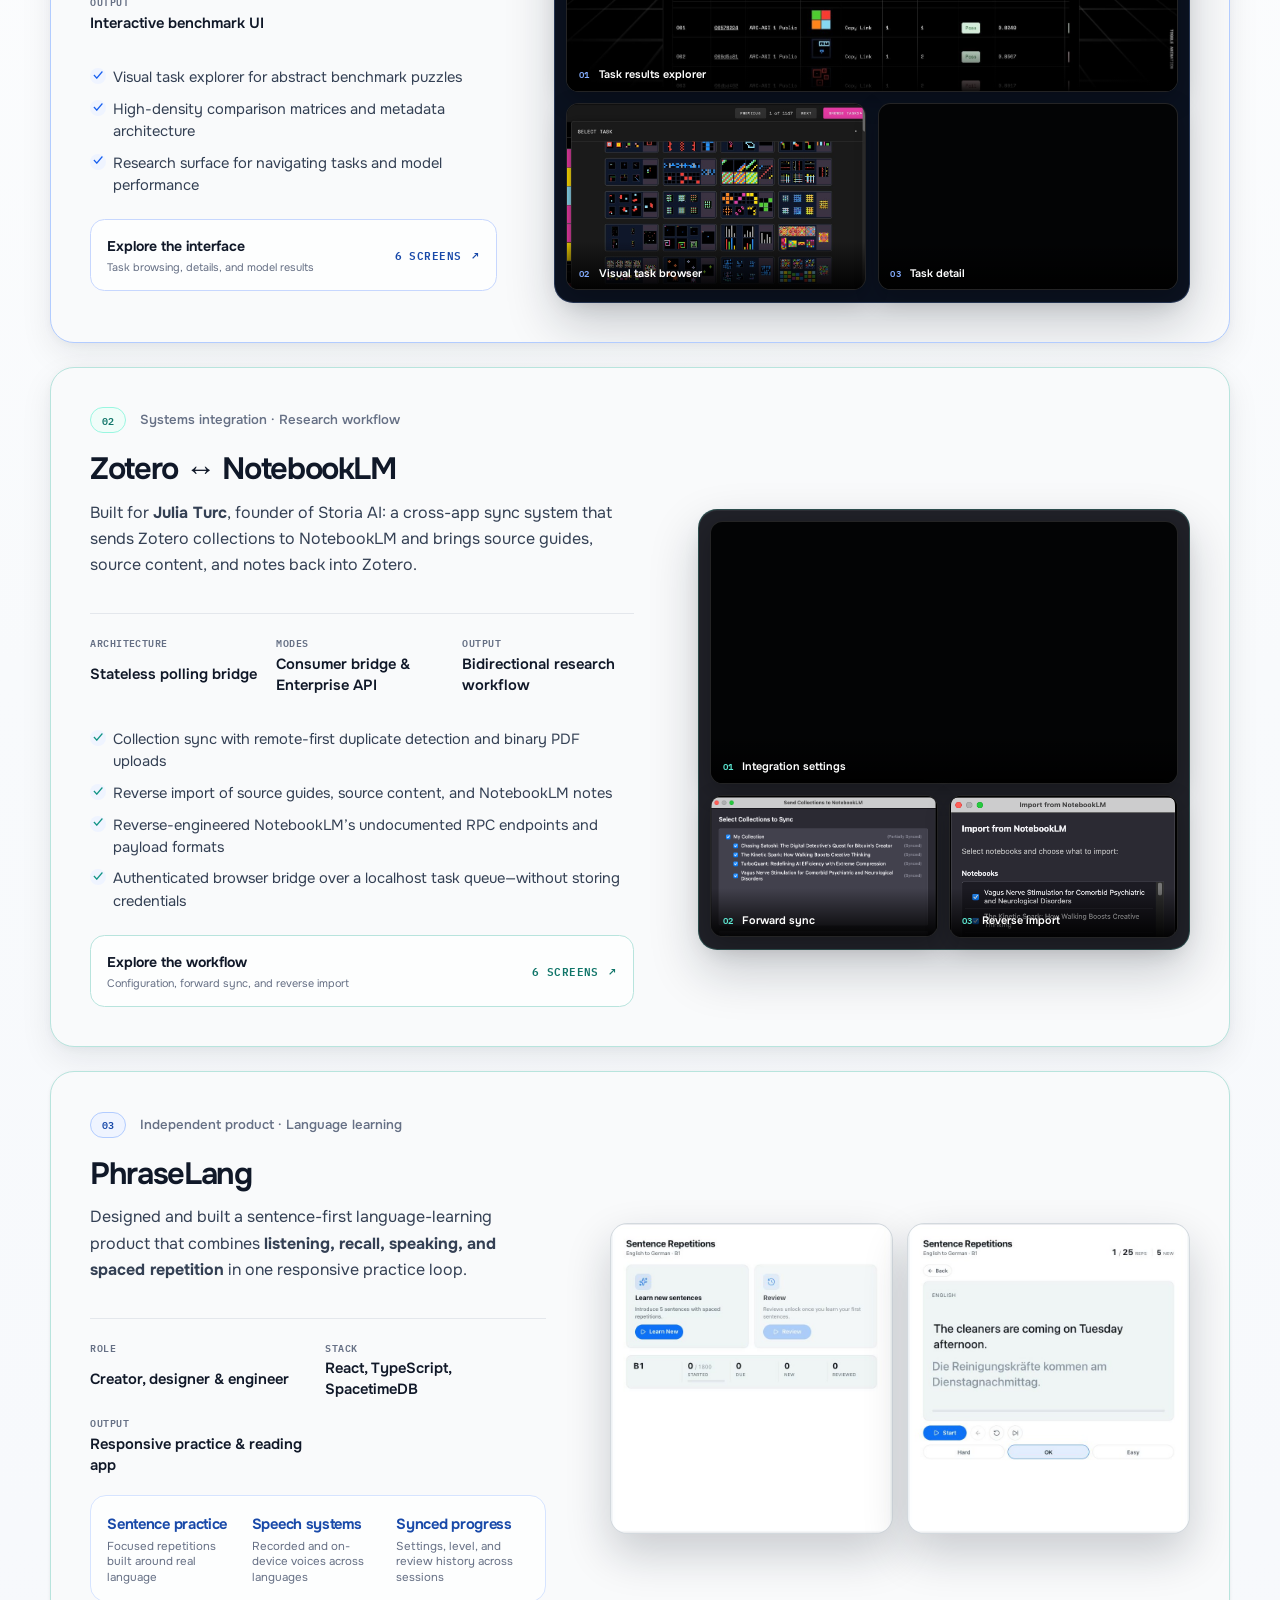
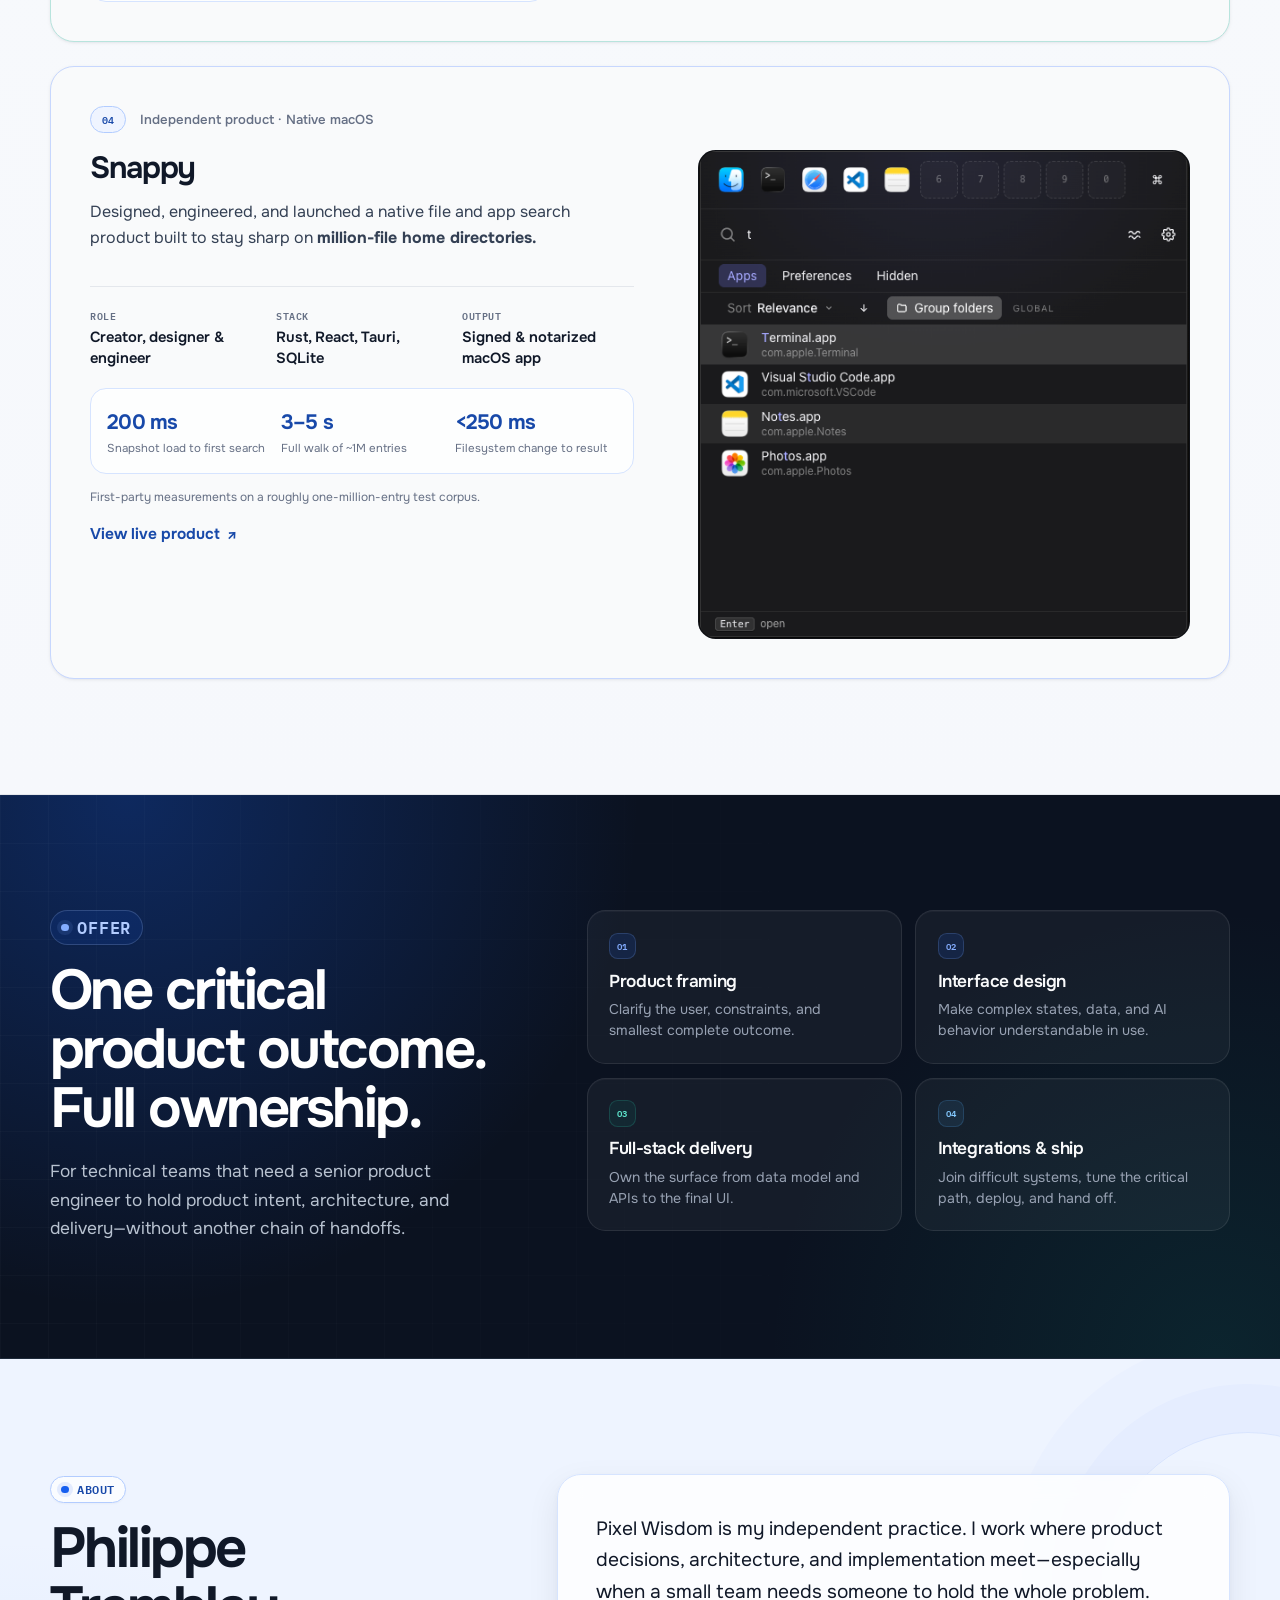
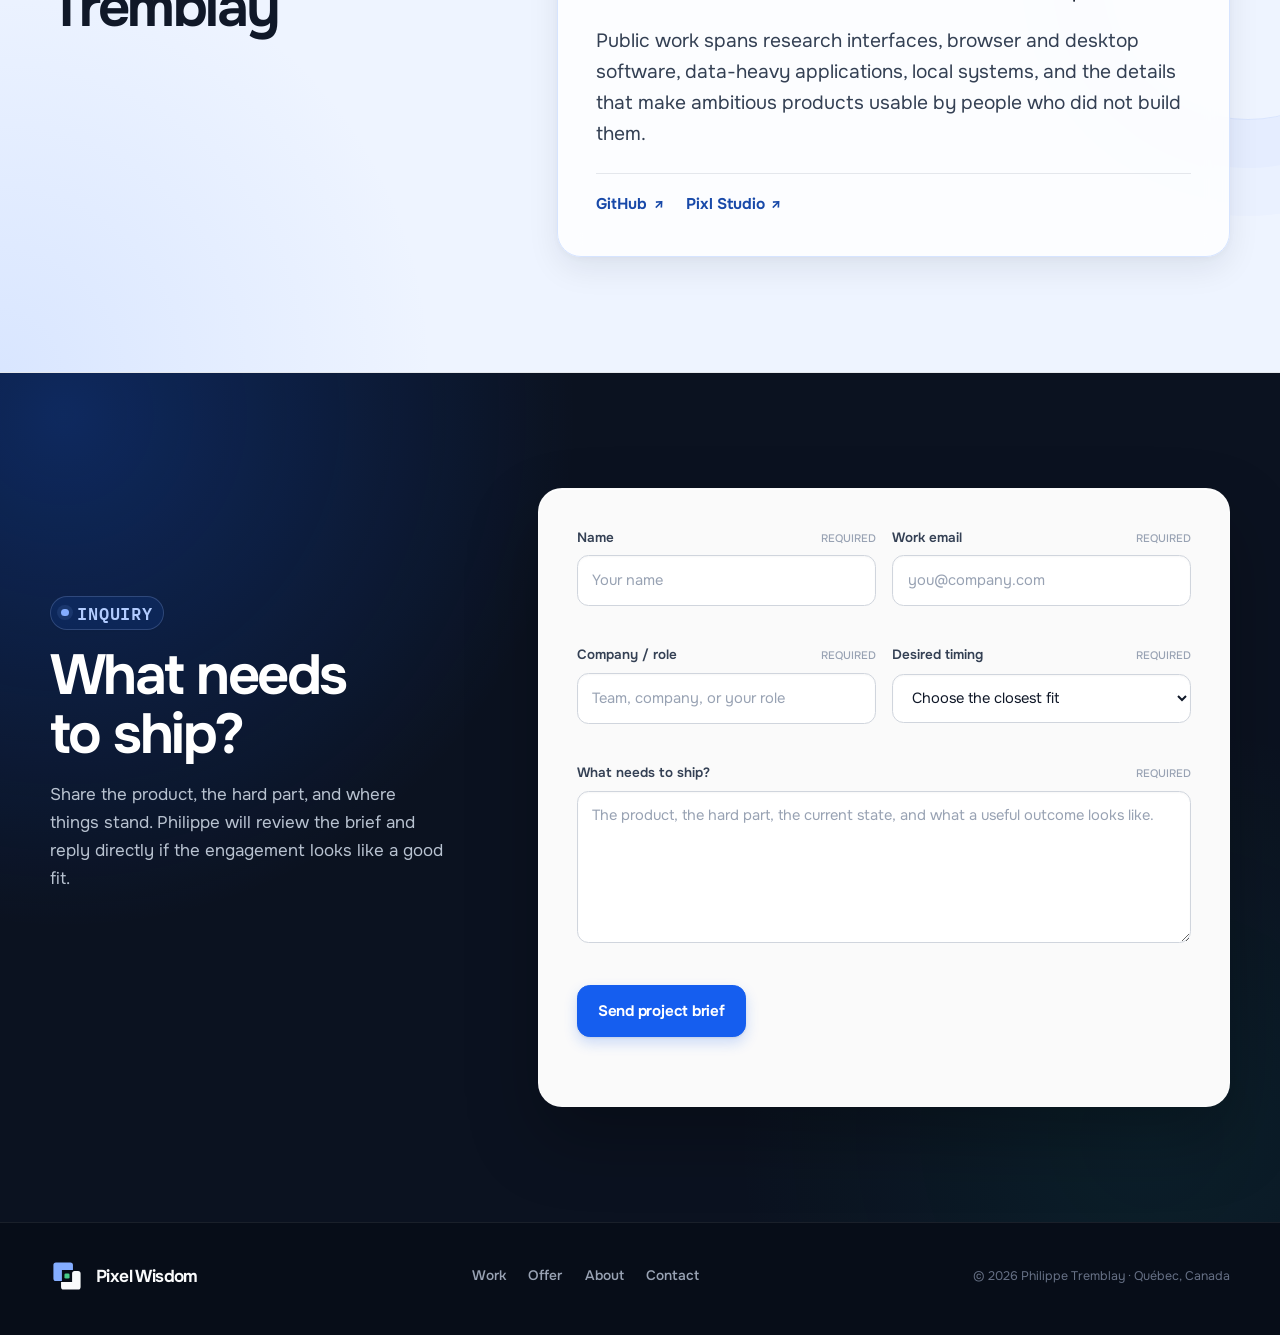
==== commit 603cf56c: "Restore default PhraseLang card styling" ====
--- a/index.html
+++ b/index.html
@@ -49,7 +49,7 @@
       href="https://fonts.googleapis.com/css2?family=IBM+Plex+Mono:wght@400;500;600&amp;family=Onest:wght@400;500;600;700&amp;display=swap"
       rel="stylesheet"
     >
-    <link rel="stylesheet" href="./assets/site.css?v=20260804a">
+    <link rel="stylesheet" href="./assets/site.css?v=20260804b">
 
     <script>
       document.documentElement.classList.add("js");
--- a/assets/site.css
+++ b/assets/site.css
@@ -1065,8 +1065,7 @@
   font-weight: 600;
 }
 
-.project-card--zotero .project-card__index,
-.project-card--phraselang .project-card__index {
+.project-card--zotero .project-card__index {
   border-color: #99f6e0;
   background: #f0fdf9;
   color: #107569;
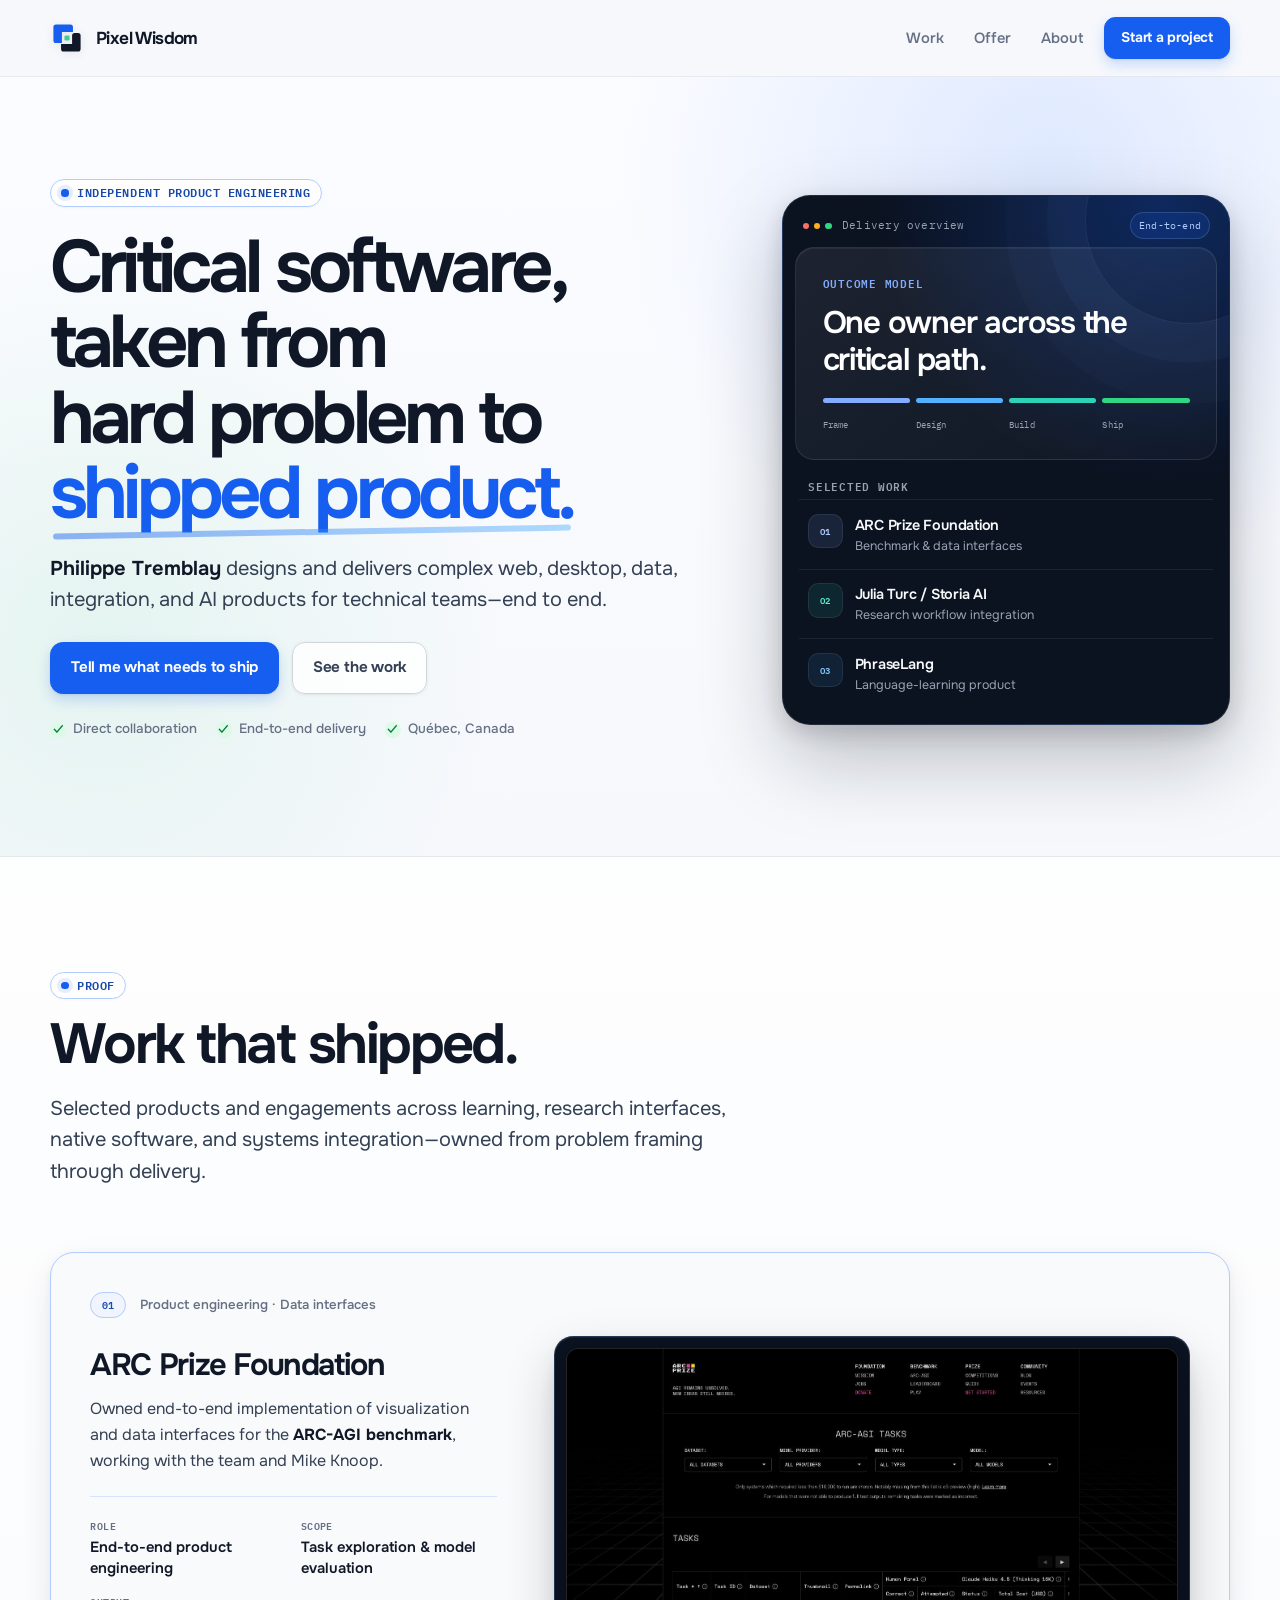
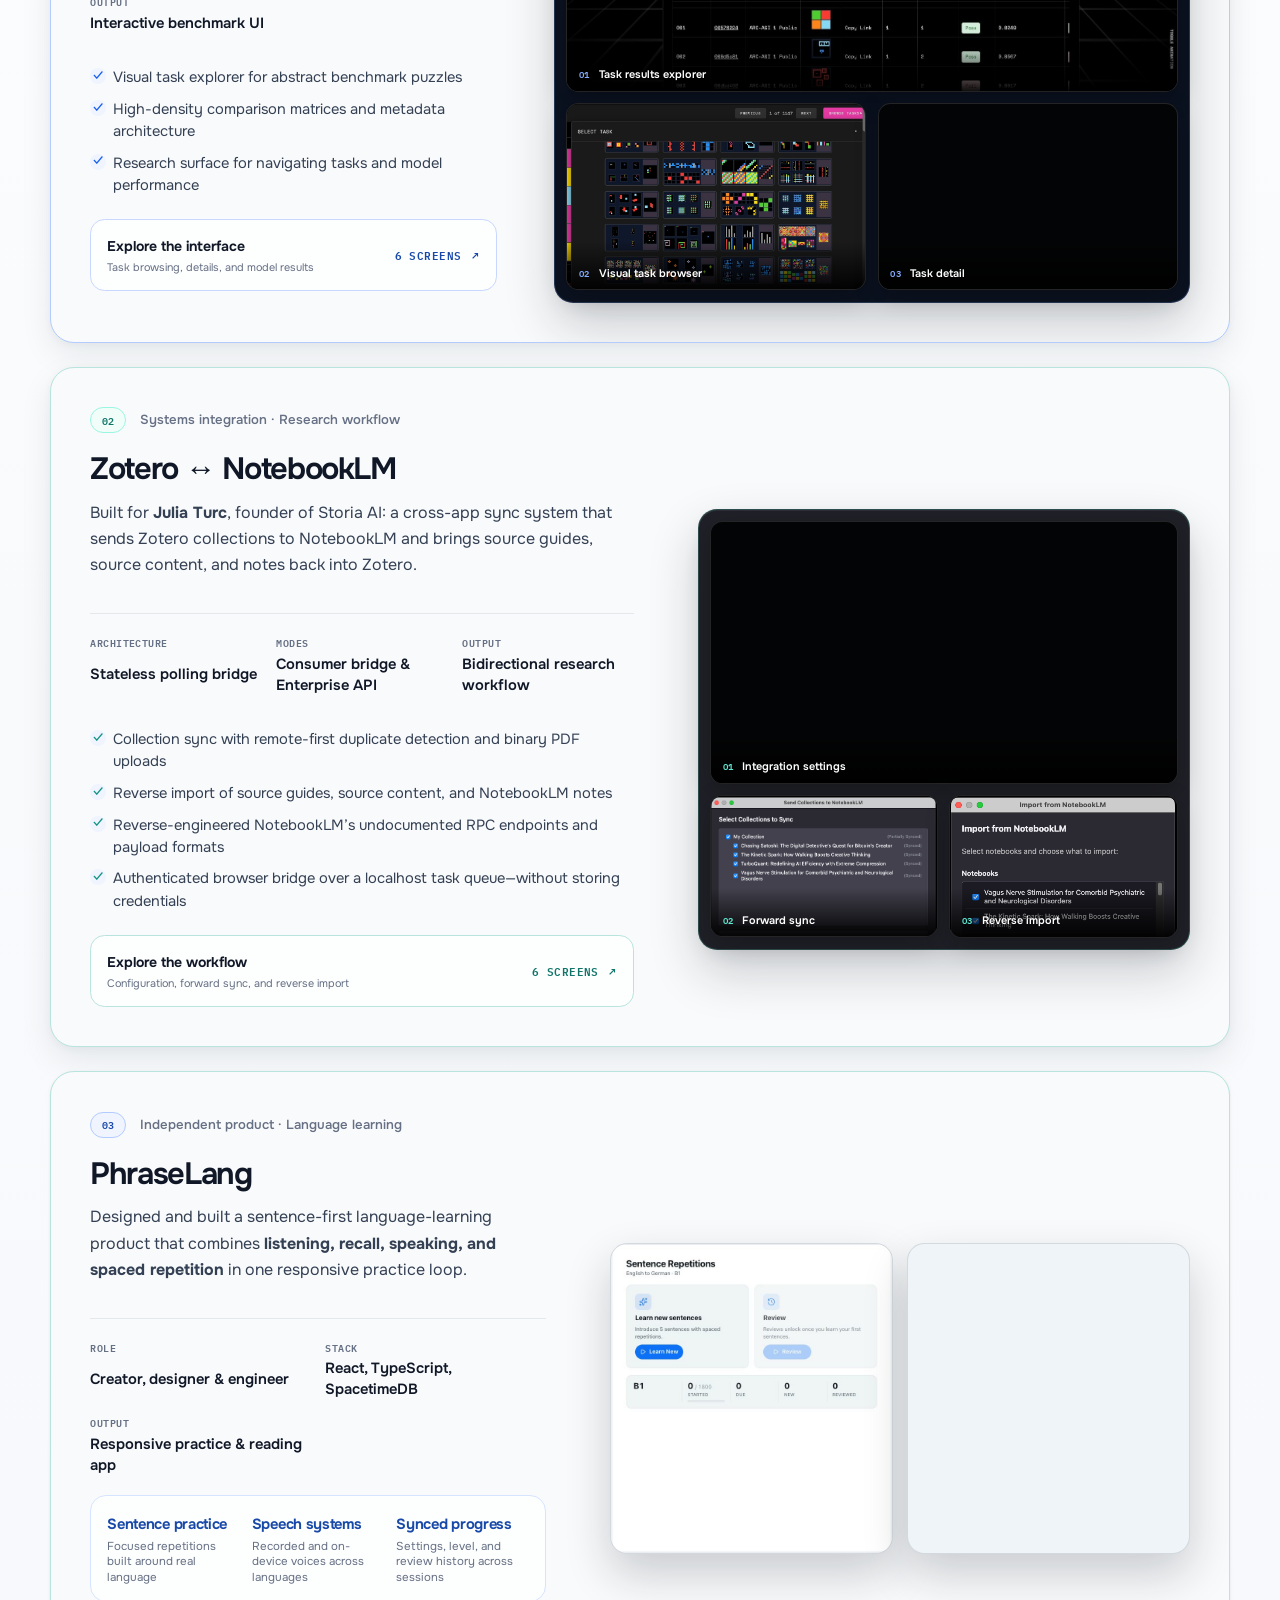
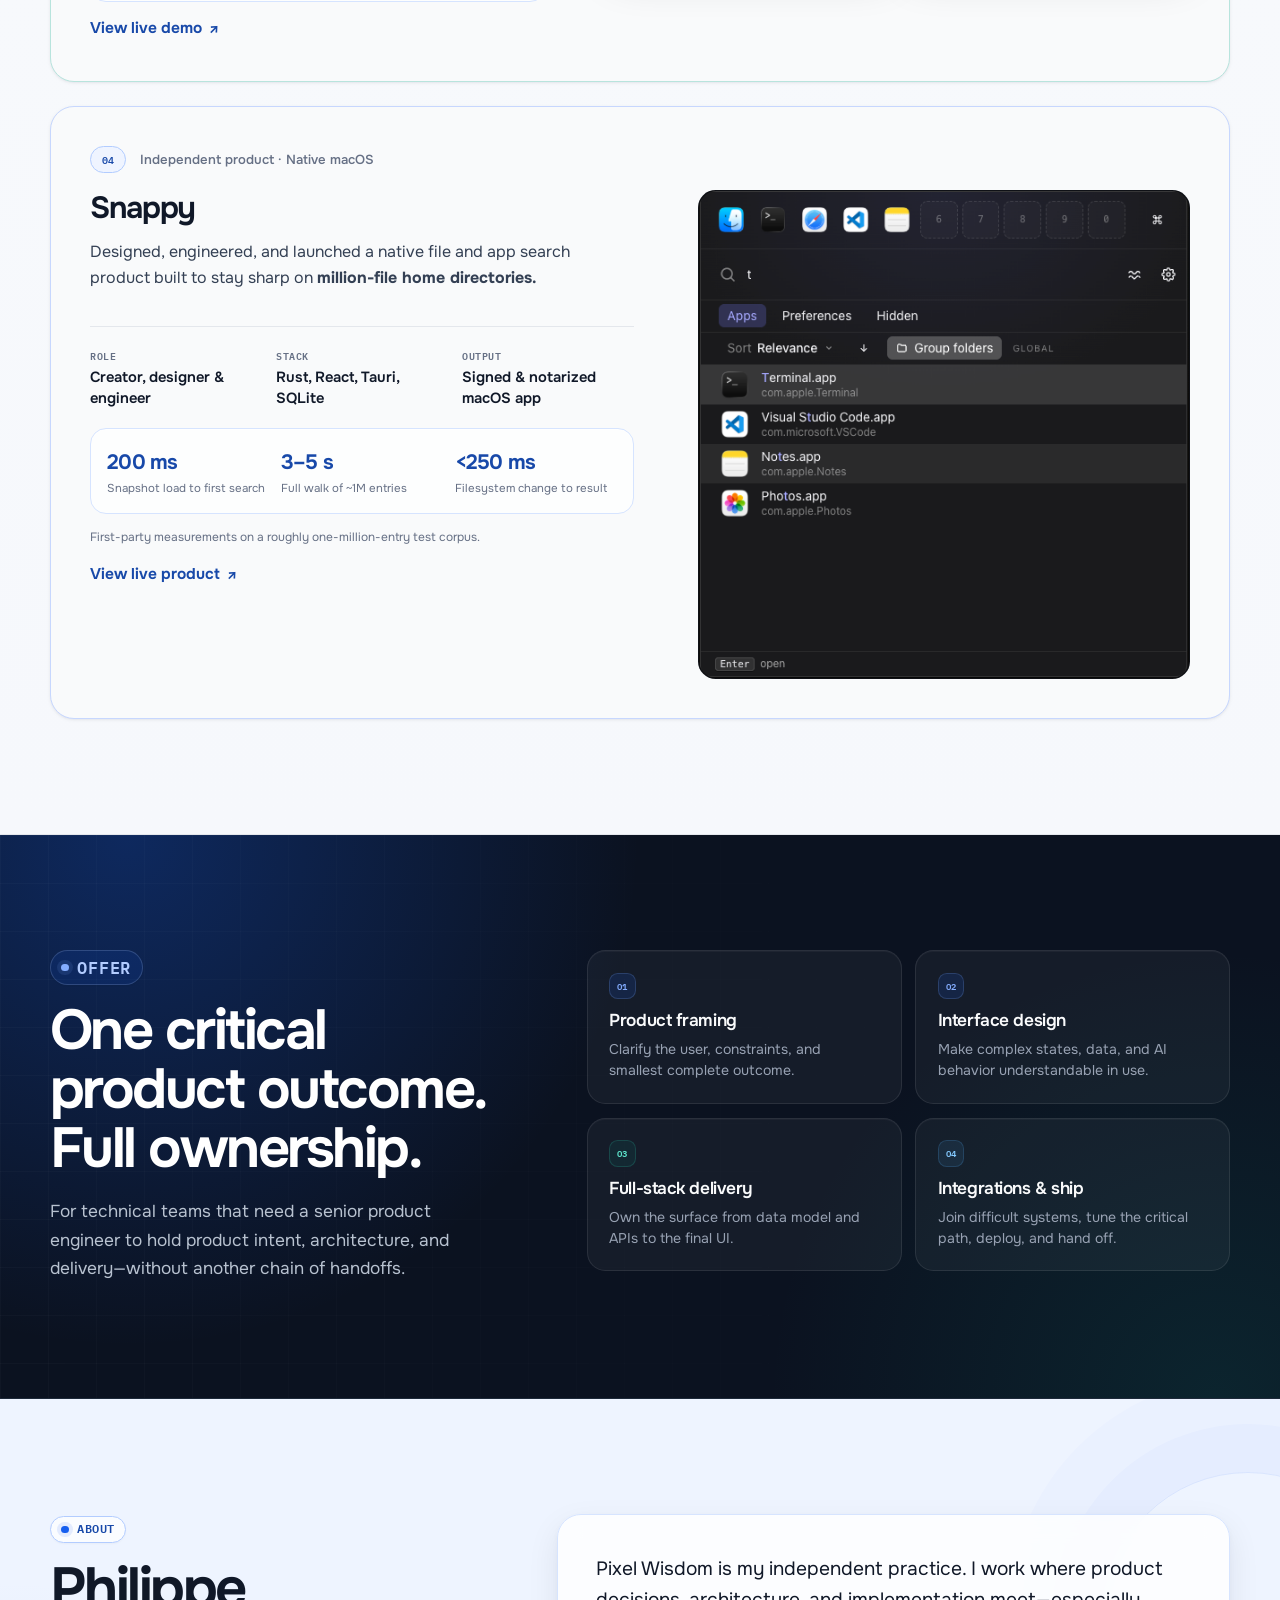
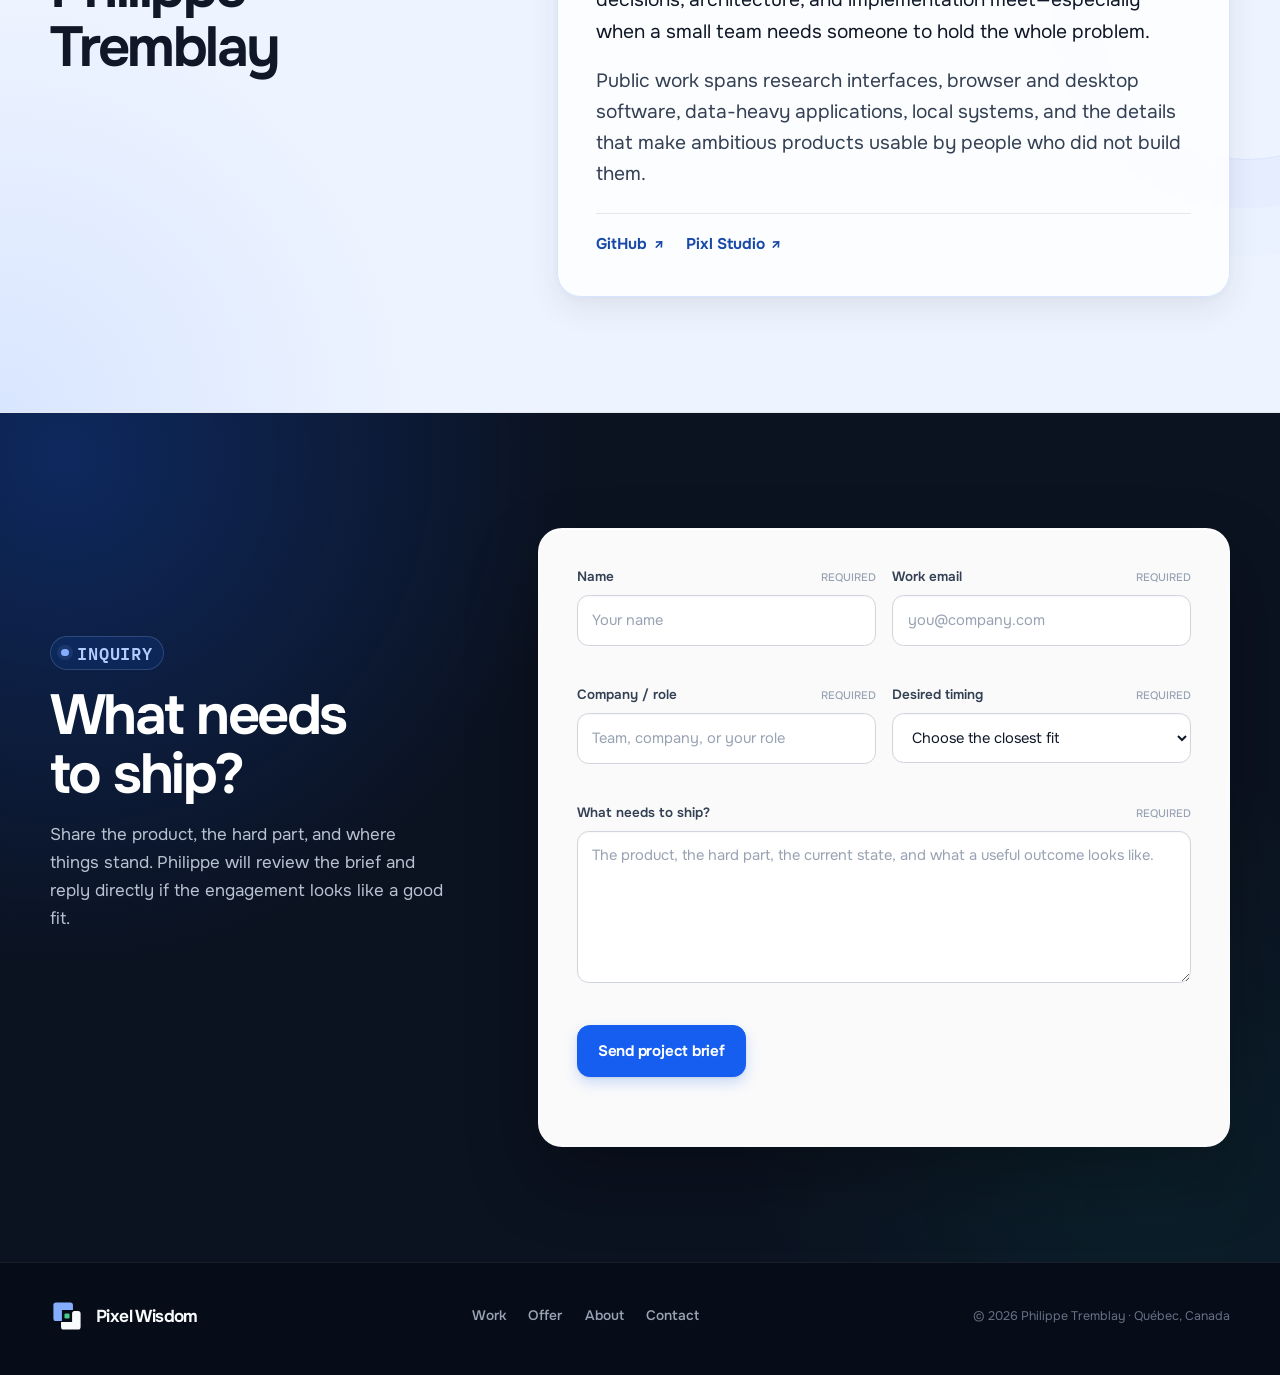
==== commit 93215310: "Add PhraseLang live demo link" ====
--- a/index.html
+++ b/index.html
@@ -482,6 +482,9 @@
                       <span>Settings, level, and review history across sessions</span>
                     </div>
                   </div>
+                  <a class="text-link" href="https://phraselang.com/demo" target="_blank" rel="noopener">
+                    View live demo
+                  </a>
                 </div>
                 <div class="project-card__gallery" aria-label="PhraseLang product screens">
                   <figure class="project-card__media project-card__media--phraselang">
